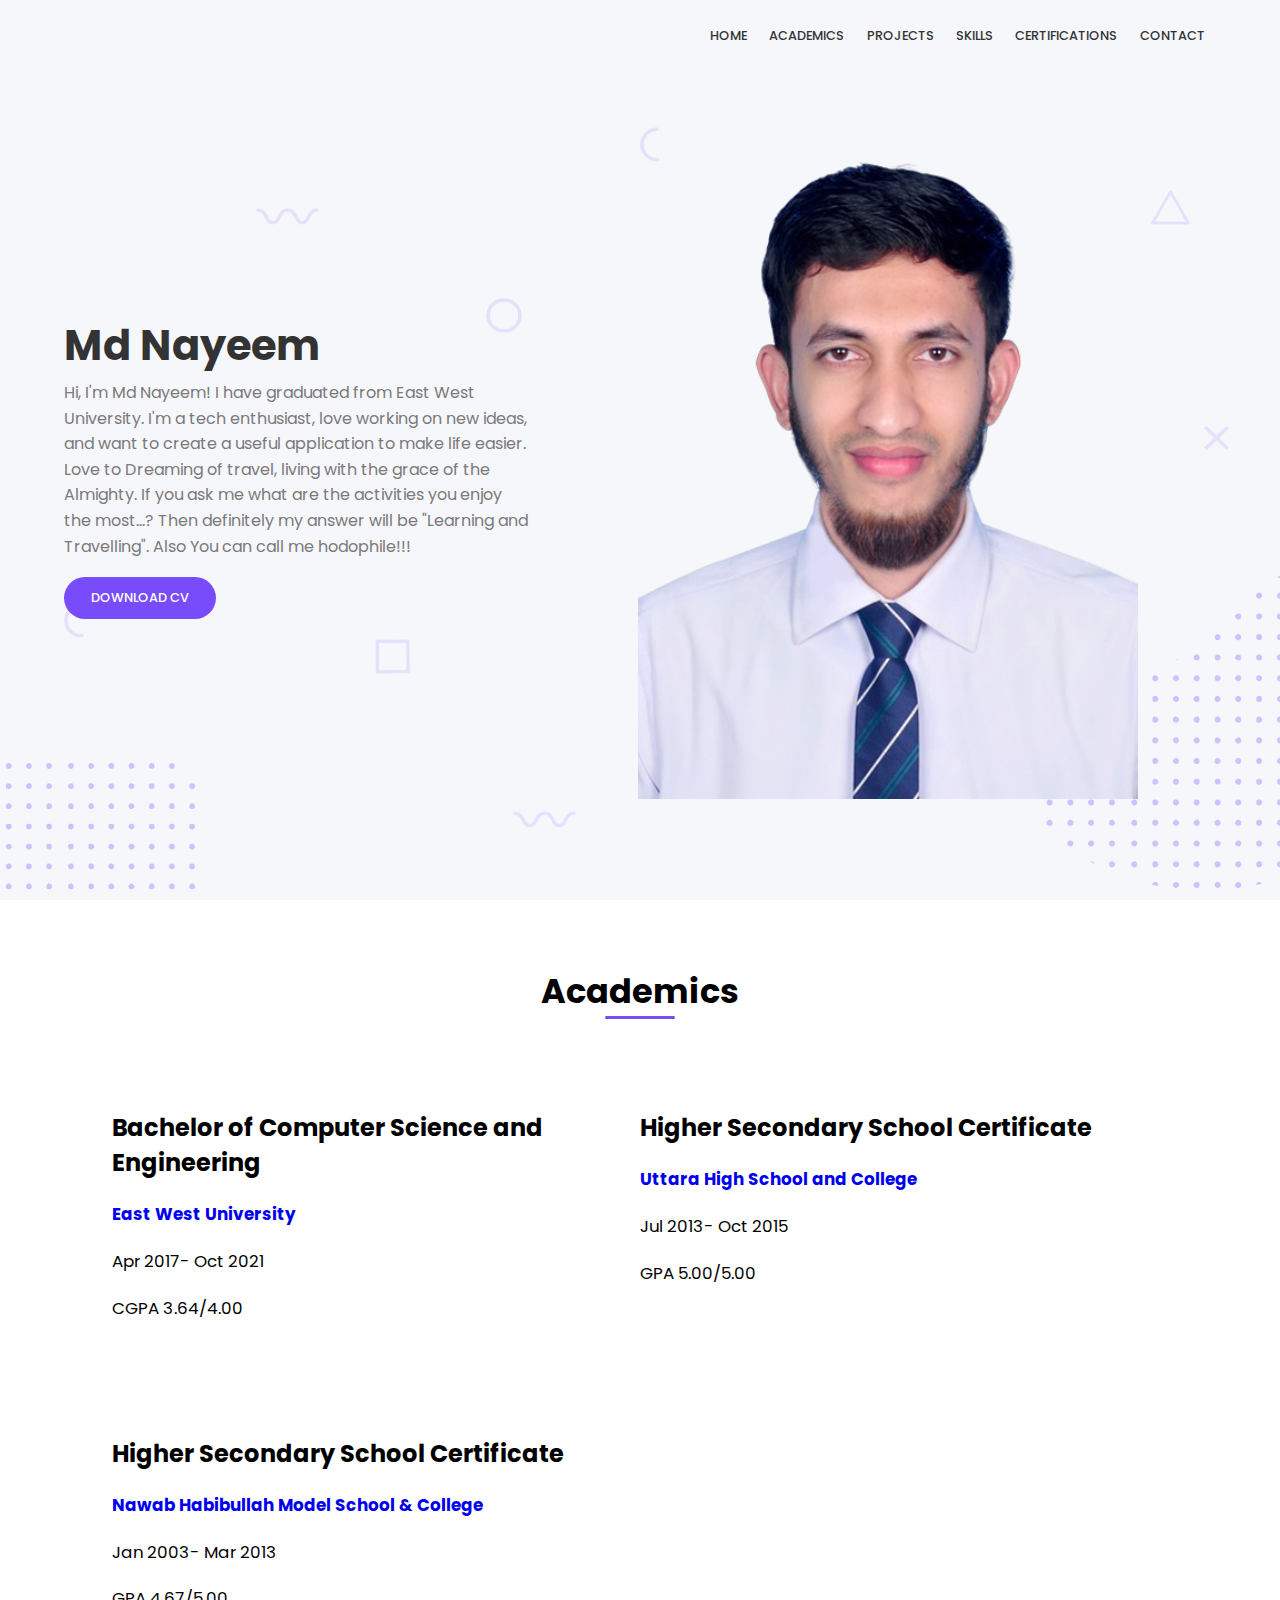
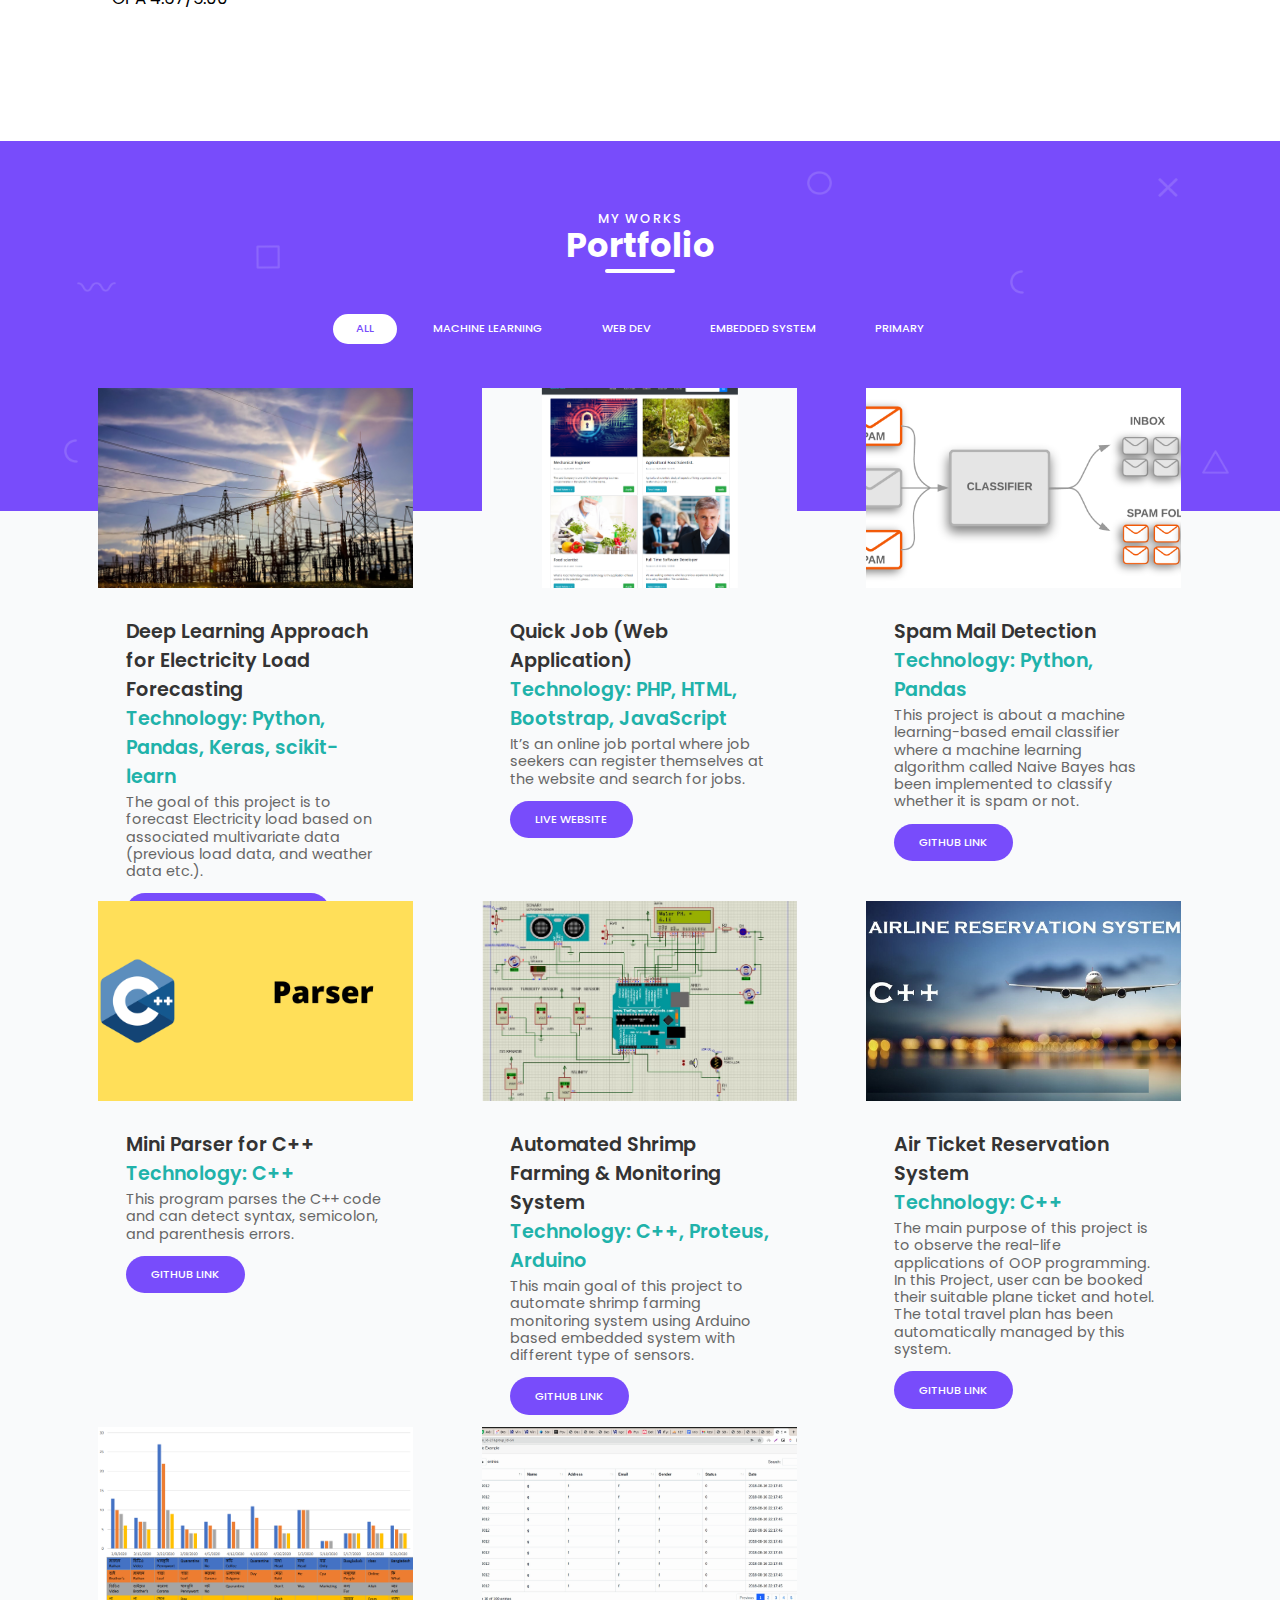
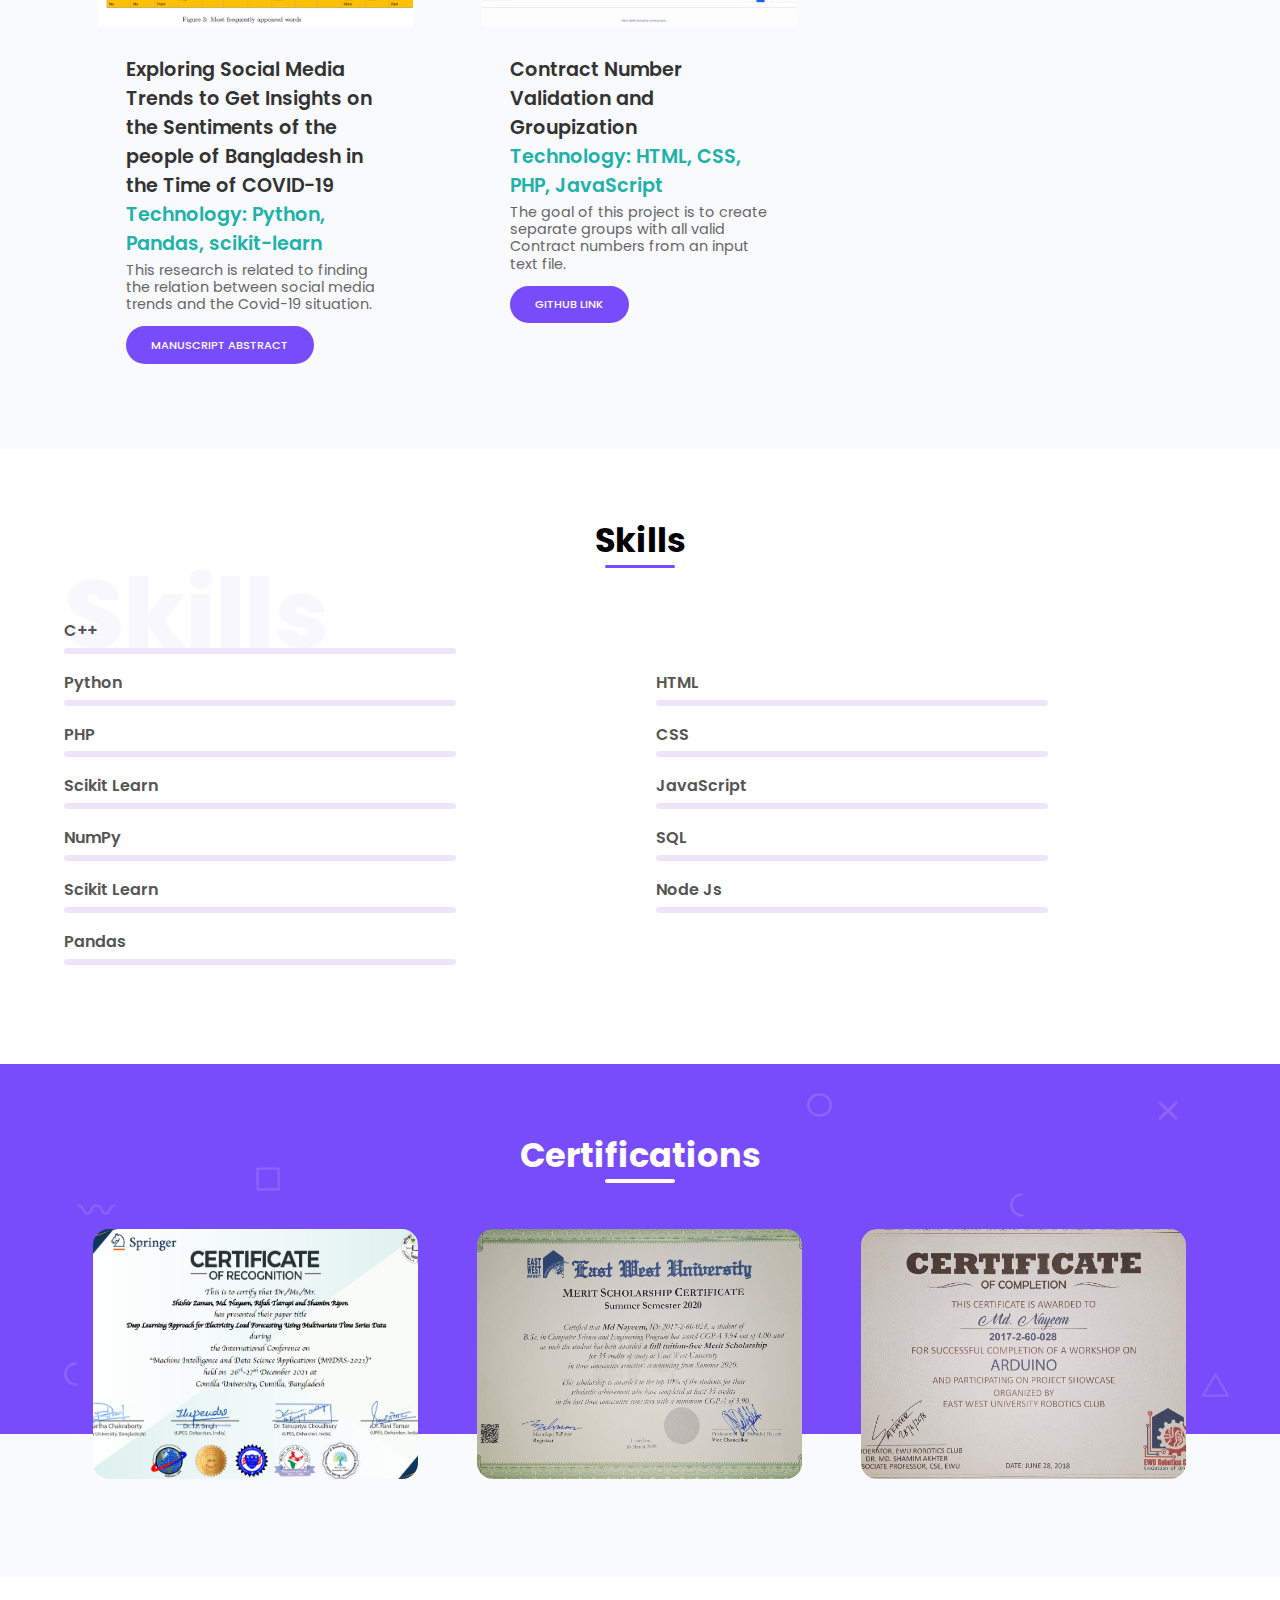
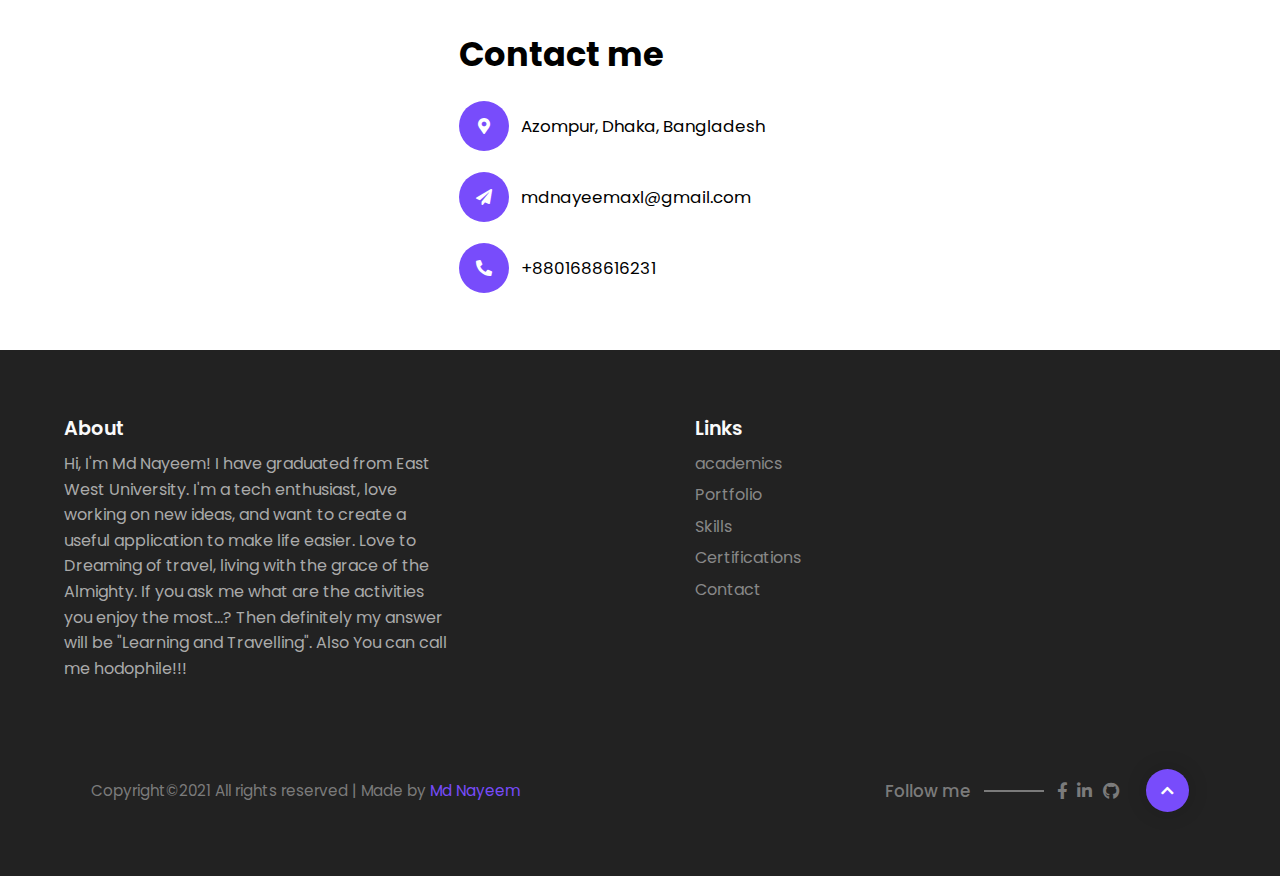
==== index.html @ 8adf0cc6 "Bismillah" ====
<!DOCTYPE html>
<html lang="en">

<head>
  <meta charset="UTF-8" />
  <meta name="viewport" content="width=device-width, initial-scale=1.0" />
  <title>Md Nayeem</title>
  <link rel="stylesheet" href="https://cdnjs.cloudflare.com/ajax/libs/font-awesome/5.15.1/css/all.min.css" />
  <link rel="stylesheet" href="https://unpkg.com/swiper/swiper-bundle.min.css" />
  <link rel="stylesheet" href="./css/style.css" />
</head>

<body>
  <main>
    <header id="header">
      <div class="overlay overlay-lg">
        <img src="./img/shapes/square.png" class="shape square" alt="" />
        <img src="./img/shapes/circle.png" class="shape circle" alt="" />
        <img src="./img/shapes/half-circle.png" class="shape half-circle1" alt="" />
        <img src="./img/shapes/half-circle.png" class="shape half-circle2" alt="" />
        <img src="./img/shapes/x.png" class="shape xshape" alt="" />
        <img src="./img/shapes/wave.png" class="shape wave wave1" alt="" />
        <img src="./img/shapes/wave.png" class="shape wave wave2" alt="" />
        <img src="./img/shapes/triangle.png" class="shape triangle" alt="" />
        <img src="./img/shapes/points1.png" class="points points1" alt="" />
      </div>

      <nav>
        <div class="container">
          <div class="logo">
            <img src="" alt="" />
          </div>

          <div class="links">
            <ul>
              <li>
                <a href="#header">Home</a>
              </li>
              <li>
                <a href="#academics">Academics</a>
              </li>
              <li>
                <a href="#portfolio">Projects</a>
              </li>
              <li>
                <a href="#about">Skills</a>
              </li>
              <li>
                <a href="#certifications">Certifications</a>
              </li>
              <li>
                <a href="#contact">Contact</a>
              </li>
            </ul>
          </div>

          <div class="hamburger-menu">
            <div class="bar"></div>
          </div>
        </div>
      </nav>

      <div class="header-content">
        <div class="container grid-2">
          <div class="column-1">
            <h1 class="header-title">Md Nayeem</h1>
            <p class="text">
Hi, I'm Md Nayeem! I have graduated from East West University. 
I'm a tech enthusiast, love working on new ideas, and want to create a useful application to make life easier. 
Love to Dreaming of travel, living with the grace of the Almighty. If you ask me what are the activities you enjoy the most...? Then definitely my answer will be "Learning and Travelling". Also You can call me hodophile!!!
            </p>
            <a href="./cv/CV_Nayeem.pdf" class="btn">Download CV</a>
          </div>

          <div class="column-2 image">
            <img src="./img/shapes/points2.png" class="points points2" alt="" />
            <img src="./img/person.png" height="650" class="img-element z-index" alt="" />
          </div>
        </div>
      </div>
    </header>

    <section class="academics section" id="academics">
      <div class="container">
        <div class="section-header">
          <h3 class="title">Academics</h3>
        </div>
        <div class="contact-box">
          <div class="contact-info">

            <div class="information">
              <h2>Bachelor of Computer Science and Engineering</h2>
            </div>

            <div class="information">
              <h4 class="info-text"><a href="https://www.ewubd.edu/">East West University</a></h4>
            </div>
            <div class="information">
              <p class="info-text"> Apr 2017- Oct 2021</p>
            </div>
            <div class="information">
              <p class="info-text"> CGPA 3.64/4.00</p>
            </div>
          </div>

          <div class="contact-info">
            <div class="information">
              <h2>Higher Secondary School Certificate</h2>
            </div>
            <div class="information">
              <h4 class="info-text"><a href="http://uhscdhaka.edu.bd/">Uttara High School and College</a></h4>
            </div>
            <div class="information">
              <p class="info-text"> Jul 2013- Oct 2015 </p>
            </div>
            <div class="information">
              <p class="info-text"> GPA 5.00/5.00</p>
            </div>
          </div>

          <div class="contact-box"></div>
          <div class="contact-box"></div>

          <div class="contact-info">
            <div class="information">
              <h2>Higher Secondary School Certificate</h2>
            </div>
            <div class="information">
              <h4 class="info-text"><a href="http://www.nhmsc.edu.bd/">Nawab Habibullah Model School & College</a>
              </h4>
            </div>
            <div class="information">
              <p class="info-text"> Jan 2003- Mar 2013 </p>
            </div>
            <div class="information">
              <p class="info-text"> GPA 4.67/5.00</p>
            </div>
          </div>
        </div>
      </div>
    </section>

    <section class="portfolio section" id="portfolio">
      <div class="background-bg">
        <div class="overlay overlay-sm">
          <img src="./img/shapes/half-circle.png" class="shape half-circle1" alt="" />
          <img src="./img/shapes/half-circle.png" class="shape half-circle2" alt="" />
          <img src="./img/shapes/square.png" class="shape square" alt="" />
          <img src="./img/shapes/wave.png" class="shape wave" alt="" />
          <img src="./img/shapes/circle.png" class="shape circle" alt="" />
          <img src="./img/shapes/triangle.png" class="shape triangle" alt="" />
          <img src="./img/shapes/x.png" class="shape xshape" alt="" />
        </div>
      </div>
      <div class="container">
        <div class="section-header">
          <h3 class="title" data-title="My works">Portfolio</h3>
        </div>

        <div class="section-body">
          <div class="filter">
            <button class="filter-btn active" data-filter="*">All</button>
            <button class="filter-btn" data-filter=".ml">Machine Learning</button>
            <button class="filter-btn" data-filter=".webdev">Web Dev</button>
            <button class="filter-btn" data-filter=".emb">
              Embedded system
            </button>
			<button class="filter-btn" data-filter=".pri">Primary</button>
          </div>

          <div class="grid">
            <div class="grid-item ml">
              <div class="blog-wrap">
                <div class="blog-card">
                  <div class="blog-image">
                    <img src="./img/load.jpg" alt="" />
                  </div>

                  <div class="blog-content">

                    <h3 class="title-sm">Deep Learning Approach for Electricity Load Forecasting </h3>
					<h5 class="title-sm" style="color:rgb(32, 178, 170);">Technology: Python, Pandas, Keras, scikit-learn</h5>
                    <p class="blog-text">
                      The goal of this project is to forecast Electricity load based on associated multivariate data
                      (previous load data, and weather data etc.).
                    </p>
                    <a href="https://drive.google.com/drive/folders/1qTlSdoY19qDaO6xPj7wus8hCr2zwXtDA?usp=sharing" class="btn small">Project Overview Slides</a>
                  </div>
                </div>
              </div>
            </div>

            <div class="grid-item webdev">
              <div class="blog-wrap">
                <div class="blog-card">
                  <div class="blog-image">
                    <img src="./img/web.png" alt="" />
                  </div>

                  <div class="blog-content">

                    <h3 class="title-sm">Quick Job (Web Application)</h3>
					<h5 class="title-sm" style="color:rgb(32, 178, 170);">Technology: PHP, HTML, Bootstrap, JavaScript</h5>
                    <p class="blog-text">
                      It’s an online job portal where job seekers can register themselves at the website and search for
                      jobs.
                    </p>
                    <a href="http://axl.epizy.com/" class="btn small">Live Website</a>
                  </div>
                </div>
              </div>
            </div>




            <div class="grid-item ml">
              <div class="blog-wrap">
                <div class="blog-card">
                  <div class="blog-image">
                    <img src="./img/m.png" alt="" />
                  </div>

                  <div class="blog-content">

                    <h3 class="title-sm">Spam Mail Detection</h3>
					<h5 class="title-sm" style="color:rgb(32, 178, 170);">Technology: Python, Pandas</h5>
                    <p class="blog-text">
                      This project is about a machine learning-based email classifier where a machine learning algorithm
                      called Naive Bayes has been implemented to classify whether it is spam or not.
                    </p>
                    <a href="https://github.com/mdnayeemaxl/Automated-Spam-email-Detection" class="btn small">Github Link</a>
                  </div>
                </div>
              </div>
            </div>


            <div class="grid-item pri">
              <div class="blog-wrap">
                <div class="blog-card">
                  <div class="blog-image">
                    <img src="./img/p.png" alt="" />
                  </div>

                  <div class="blog-content">

                    <h3 class="title-sm">Mini Parser for C++</h3>
					<h5 class="title-sm" style="color:rgb(32, 178, 170);">Technology: C++</h5>
					
                    <p class="blog-text">
                      This program parses the C++ code and can detect syntax, semicolon, and parenthesis errors.
                    </p>
                    <a href="https://github.com/mdnayeemaxl/Mini-Parser" class="btn small">Github Link</a>
                  </div>
                </div>
              </div>
            </div>
			
			
			 <div class="grid-item emb">
              <div class="blog-wrap">
                <div class="blog-card">
                  <div class="blog-image">
                    <img src="./img/e1.JPG" alt="" />
                  </div>

                  <div class="blog-content">

                    <h3 class="title-sm">Automated Shrimp Farming & Monitoring System</h3>
					<h5 class="title-sm" style="color:rgb(32, 178, 170);">Technology: C++, Proteus, Arduino  </h5>
                    <p class="blog-text">
                      This main goal of this project to automate shrimp farming monitoring system using Arduino based embedded system with different type of sensors.
                    </p>
                    <a href="https://github.com/mdnayeemaxl/Automated-Shrimp-Farming-Monitoring-System" class="btn small">Github Link</a>
                  </div>
                </div>
              </div>
            </div>

			 <div class="grid-item pri">
              <div class="blog-wrap">
                <div class="blog-card">
                  <div class="blog-image">
                    <img src="./img/a.jpg" alt="" />
                  </div>

                  <div class="blog-content">

                    <h3 class="title-sm">Air Ticket Reservation System</h3>
					<h5 class="title-sm" style="color:rgb(32, 178, 170);">Technology: C++ </h5>
                    <p class="blog-text">
                    The main purpose of this project is to observe the real-life applications of OOP programming. In this Project, user can be booked their suitable plane ticket and hotel. The total travel plan has been automatically managed by this system.
                    </p>
                    <a href="https://github.com/mdnayeemaxl/air_ticket_reservation_system" class="btn small">Github Link</a>
                  </div>
                </div>
              </div>
            </div>
			
		<div class="grid-item ml">
              <div class="blog-wrap">
                <div class="blog-card">
                  <div class="blog-image">
                    <img src="./img/trend.png" alt="" />
                  </div>

                  <div class="blog-content">

                    <h3 class="title-sm">Exploring Social Media Trends to Get Insights on the Sentiments
						of the people of Bangladesh in the Time of COVID-19
					</h3>
					<h5 class="title-sm" style="color:rgb(32, 178, 170);">Technology: Python, Pandas, scikit-learn </h5>
                    <p class="blog-text">
                      This research is related to finding the relation between social media trends and the Covid-19 situation.
                    </p>
					
                    <a href="https://drive.google.com/file/d/1zuVW4YtMai2O0he3E6vv0qWVmNer0WX6/view?usp=sharing" class="btn small">Manuscript Abstract</a>
                  </div>
                </div>
              </div>
            </div>
            <div class="grid-item webdev">
              <div class="blog-wrap">
                <div class="blog-card">
                  <div class="blog-image">
                    <img src="./img/c.png" alt="" />
                  </div>

                  <div class="blog-content">

                    <h3 class="title-sm">Contract Number Validation and Groupization </h3>
					<h5 class="title-sm" style="color:rgb(32, 178, 170);">Technology: HTML, CSS, PHP, JavaScript </h5>
                    <p class="blog-text">
                      The goal of this project is to create separate groups with all valid Contract numbers from an input text file.
                    </p>
                    <a href="https://github.com/mdnayeemaxl/contract_number_validation" class="btn small">Github Link</a>
                  </div>
                </div>
              </div>
            </div>

          </div>
        </div>

      </div>
      </div>
    </section>

    <section class="about section" id="about">
      <div class="container">
        <div class="section-header">
          <h3 class="title">Skills</h3>
        </div>

        <div class="section-body grid-2">
          <div class="column-1">
            <div class="skills">
              <div class="skill html">
                <h3 class="skill-title">C++</h3>
                <div class="skill-bar">
                  <div class="skill-progress" data-progress="75%"></div>
                </div>
              </div>
              <div class="skill css">
                <h3 class="skill-title">Python</h3>
                <div class="skill-bar">
                  <div class="skill-progress" data-progress="65%"></div>
                </div>
              </div>
              <div class="skill js">
                <h3 class="skill-title">PHP</h3>
                <div class="skill-bar">
                  <div class="skill-progress" data-progress="60%"></div>
                </div>
              </div>
              <div class="skill js">
                <h3 class="skill-title">Scikit Learn</h3>
                <div class="skill-bar">
                  <div class="skill-progress" data-progress="60%"></div>
                </div>
              </div>
              <div class="skill js">
                <h3 class="skill-title">NumPy</h3>
                <div class="skill-bar">
                  <div class="skill-progress" data-progress="60%"></div>
                </div>
              </div>
              <div class="skill js">
                <h3 class="skill-title">Scikit Learn</h3>
                <div class="skill-bar">
                  <div class="skill-progress" data-progress="60%"></div>
                </div>
              </div>
              <div class="skill js">
                <h3 class="skill-title">Pandas</h3>
                <div class="skill-bar">
                  <div class="skill-progress" data-progress="60%"></div>
                </div>
              </div>
            </div>
          </div>

          <div class="column-2">
            <div class="skills">
              <div class="skill html">
                <h3 class="skill-title">HTML</h3>
                <div class="skill-bar">
                  <div class="skill-progress" data-progress="90%"></div>
                </div>
              </div>
              <div class="skill css">
                <h3 class="skill-title">CSS</h3>
                <div class="skill-bar">
                  <div class="skill-progress" data-progress="70%"></div>
                </div>
              </div>
              <div class="skill js">
                <h3 class="skill-title">JavaScript</h3>
                <div class="skill-bar">
                  <div class="skill-progress" data-progress="80%"></div>
                </div>
              </div>
			                <div class="skill js">
                <h3 class="skill-title">SQL</h3>
                <div class="skill-bar">
                  <div class="skill-progress" data-progress="70%"></div>
                </div>
              </div>
              <div class="skill js">
                <h3 class="skill-title">Node Js</h3>
                <div class="skill-bar">
                  <div class="skill-progress" data-progress="40%"></div>
                </div>
              </div>
            </div>
          </div>
        </div>
      </div>
    </section>


    <section class="portfolio section" id="certifications">
      <div class="background-bg">
        <div class="overlay overlay-sm">
          <img src="./img/shapes/half-circle.png" class="shape half-circle1" alt="" />
          <img src="./img/shapes/half-circle.png" class="shape half-circle2" alt="" />
          <img src="./img/shapes/square.png" class="shape square" alt="" />
          <img src="./img/shapes/wave.png" class="shape wave" alt="" />
          <img src="./img/shapes/circle.png" class="shape circle" alt="" />
          <img src="./img/shapes/triangle.png" class="shape triangle" alt="" />
          <img src="./img/shapes/x.png" class="shape xshape" alt="" />
        </div>
      </div>

      <div class="container">
        <div class="section-header">
          <h3 class="title">Certifications</h3>
        </div>

        <div class="section-body">
          <div class="grid">
            <div class="grid-item logo-design">
              <div class="gallery-image">
                <img src="./img/portfolio/2.png" alt="" />
                <div class="img-overlay">
                  <div class="plus"></div>
                  <div class="img-description">

                    <a href="https://drive.google.com/file/d/1_dp3_I5-gxdJRXNx3j-3f7T4qFAIkY-L/view?usp=sharing"
                      class="btn small">
                      <h5>Author Certificate</h5>
                    </a>

                  </div>
                </div>
              </div>
            </div>

            <div class="grid-item logo-design">
              <div class="gallery-image">
                <img src="./img/portfolio/1.jpg" alt="" />
                <div class="img-overlay">
                  <div class="plus"></div>
                  <div class="img-description">
                    <a href="https://drive.google.com/file/d/1dM1cEhNtbMHfsQZfSF9eJmOFomT84cTv/view?usp=sharing"
                      class="btn medium">
                      <h5>Merit Scholarship</h5>
                    </a>
                  </div>
                </div>
              </div>
            </div>

            <div class="grid-item logo-design">
              <div class="gallery-image">
                <img src="./img/portfolio/3.jpg" alt="" />
                <div class="img-overlay">
                  <div class="plus"></div>
                  <div class="img-description">
                    <a href="https://drive.google.com/file/d/1mW-7mHT42xCRB2-eRQCJQAOdniYVhFxI/view?usp=sharing"
                      class="btn small">
                      <h5>Arduino Workshop</h5>
                    </a>
                  </div>
                </div>
              </div>
            </div>

          </div>

        </div>
      </div>
    </section>



    <section id="contact">

      <div class="contact-boxx">
        <div></div>
        <div>
          <div class=" contact-form">
            <h3 class="title">Contact me</h3>
            <div class="information-wrap">
              <div class="information">
                <div class="contact-icon">
                  <i class="fas fa-map-marker-alt"></i>
                </div>
                <p class="info-text">Azompur, Dhaka, Bangladesh</p>
              </div>

              <div class="information">
                <div class="contact-icon">
                  <i class="fas fa-paper-plane"></i>
                </div>
                <p class="info-text">mdnayeemaxl@gmail.com</p>
              </div>

              <div class="information">
                <div class="contact-icon">
                  <i class="fas fa-phone-alt"></i>
                </div>
                <p class="info-text">+8801688616231</p>
              </div>
            </div>
          </div>
        </div>

    </section>

  </main>

  <footer class="footer">
    <div class="container">
      <div class="grid-4">
        <div class=" footer-about">
          <h3 class="title-sm">About</h3>
          <p class="text">
           Hi, I'm Md Nayeem! I have graduated from East West University. 
I'm a tech enthusiast, love working on new ideas, and want to create a useful application to make life easier. 
Love to Dreaming of travel, living with the grace of the Almighty. If you ask me what are the activities you enjoy the most...? Then definitely my answer will be "Learning and Travelling". Also You can call me hodophile!!!
          </p>
        </div>





        <div class="grid-4-col footer-newstletter">
          <h3 class="title-sm"></h3>
          <p class="text">

          </p>
          <div class="footer-input-wrap">
            <p class="footer-input"></p>
            <a href=" #">

            </a>
          </div>
        </div>

        <div class="grid-4-col footer-links">
          <h3 class="title-sm">Links</h3>
          <ul>
            <li>
              <a href="#academics">academics</a>
            </li>
            <li>
              <a href="#portfolio">Portfolio</a>
            </li>
            <li>
              <a href="#about">Skills</a>
            </li>
            <li>
              <a href="#certifications">Certifications</a>
            </li>
            <li>
              <a href="#contact">Contact</a>
            </li>
          </ul>
        </div>


      </div>

      <div class="bottom-footer">
        <div class="copyright">
          <p class="text">
            Copyright&copy;2021 All rights reserved | Made by
            <span>Md Nayeem</span>
          </p>
        </div>

        <div class="followme-wrap">
          <div class="followme">
            <h3>Follow me</h3>
            <span class="footer-line"></span>
            <div class="social-media">
              <a href="https://www.facebook.com/mdnayeem.islam.1/">
                <i class="fab fa-facebook-f"></i>
              </a>

              <a href="https://www.linkedin.com/in/md-nayeem-946bbb167/">
                <i class="fab fa-linkedin-in"></i>
              </a>
			  <a href="https://github.com/mdnayeemaxl">
                <i class="fab fa-github"></i>
              </a>
            </div>
          </div>

          <div class="back-btn-wrap">
            <a href="#" class="back-btn">
              <i class="fas fa-chevron-up"></i>
            </a>
          </div>
        </div>
      </div>
    </div>
  </footer>

  <script src="https://cdnjs.cloudflare.com/ajax/libs/jquery/3.5.1/jquery.min.js"></script>
  <script src="./js/isotope.pkgd.min.js"></script>
  <script src="https://unpkg.com/swiper/swiper-bundle.min.js"></script>
  <script src="./js/app.js"></script>
</body>

</html>
---- css/style.css ----
@import url("https://fonts.googleapis.com/css2?family=Poppins:wght@100;200;300;400;500;600;700;800;900&display=swap");

:root {
  --dark-one: #333;
  --dark-two: #7a7a7a;
  --main-color: #784cfb;
  --light-one: #fff;
  --light-two: #f9fafb;
  --light-three: #f6f7fb;
}

/* Genral Styles */

*,
*::before,
*::after {
  margin: 0;
  padding: 0;
  box-sizing: border-box;
}

html {
  scroll-behavior: smooth;
}

body,
button,
input,
textarea {
  font-family: "Poppins", sans-serif;
}

a {
  text-decoration: none;
}

ul {
  list-style: none;
}

img {
  width: 100%;
}

.container {
  position: relative;
  z-index: 5;
  max-width: 92rem;
  padding: 0 4rem;
  margin: 0 auto;
}

.stop-scrolling {
  height: 100%;
  overflow: hidden;
}

.grid-2 {
  display: grid;
  grid-template-columns: repeat(2, 1fr);
  align-items: center;
  justify-content: center;
}

.text {
  font-size: 1.25rem;
  color: var(--dark-two);
  line-height: 1.6;
}

.column-1 {
  margin-right: 1.5rem;
}

.column-2 {
  margin-left: 1.5rem;
}

.image {
  position: relative;
  display: flex;
  align-items: center;
  justify-content: center;
}

.z-index {
  position: relative;
  z-index: 2;
}

.overlay {
  position: absolute;
  width: 100%;
  height: 100%;
  overflow: hidden;
  top: 0;
  left: 0;
}

.overlay .shape {
  width: initial;
  opacity: 0.13;
  position: absolute;
}

.overlay.overlay-lg .shape {
  height: 55px;
}

.overlay.overlay-lg .shape.wave {
  height: initial;
  width: 88px;
}

.overlay.overlay-lg .shape.xshape {
  height: 38px;
}

.overlay.overlay-sm .shape {
  filter: brightness(0) invert(1);
  opacity: 0.15;
  height: 40px;
}

.overlay.overlay-sm .shape.wave {
  height: initial;
  width: 70px;
}

.overlay.overlay-sm .shape.xshape {
  height: 30px;
}

.points {
  opacity: 0.3;
  position: absolute;
}

.section {
  padding: 7rem 0;
  overflow: hidden;
}

.section-header {
  text-align: center;
  margin-bottom: 1.5rem;
}

.title {
  position: relative;
  display: inline-block;
  padding-bottom: 1rem;
  line-height: 1;
  font-size: 2.8rem;
  margin-bottom: 0.6rem;
}

.title:before {
  content: attr(data-title);
  display: block;
  margin-bottom: 0.4rem;
  color: var(--main-color);
  font-size: 1.15rem;
  font-weight: 500;
  text-transform: uppercase;
  letter-spacing: 3px;
}

.title:after {
  content: "";
  position: absolute;
  width: 90px;
  height: 5px;
  border-radius: 3px;
  background-color: var(--main-color);
  bottom: 0;
  left: 50%;
  transform: translateX(-50%);
}

.section-header .text {
  max-width: 600px;
  margin: 0 auto;
}

.title-sm {
  color: var(--dark-one);
  font-weight: 600;
  font-size: 1.2rem;
}

.points-sq {
  width: 210px;
}

.btn {
  display: inline-block;
  padding: 0.85rem 2rem;
  background-color: var(--main-color);
  color: var(--light-one);
  border-radius: 2rem;
  font-size: 1.05rem;
  text-transform: uppercase;
  font-weight: 500;
  transition: 0.3s;
}

.btn:hover {
  background-color: #6b44e0;
}

.btn.small {
  padding: 0.7rem 1.8rem;
  font-size: 1rem;
}

/* End Genral Styles */

/* Header */

header {
  width: 100%;
  background-color: var(--light-three);
  overflow: hidden;
  position: relative;
}

nav {
  width: 100%;
  position: relative;
  z-index: 50;
}

nav .container {
  display: flex;
  justify-content: space-between;
  height: 6rem;
  align-items: center;
}

.logo {
  width: 80px;
  display: flex;
  align-items: center;
}

.links ul {
  display: flex;
}

.links a {
  display: inline-block;
  padding: 0.9rem 1.2rem;
  color: var(--dark-one);
  font-size: 1.05rem;
  text-transform: uppercase;
  font-weight: 500;
  line-height: 1;
  transition: 0.3s;
}

.links a.active {
  background-color: var(--main-color);
  color: var(--light-one);
  border-radius: 2rem;
  font-size: 1rem;
  padding: 0.9rem 2.1rem;
  margin-left: 1rem;
}

.links a:hover {
  color: var(--main-color);
}

.links a.active:hover {
  color: var(--light-one);
  background-color: #6b44e0;
}

.hamburger-menu {
  width: 2.7rem;
  height: 3rem;
  z-index: 100;
  position: relative;
  display: none;
  align-items: center;
  justify-content: flex-end;
}

.hamburger-menu .bar {
  position: relative;
  width: 2.1rem;
  height: 3px;
  border-radius: 3px;
  background-color: var(--dark-one);
  transition: 0.5s;
}

.bar:before,
.bar:after {
  content: "";
  position: absolute;
  width: 2.1rem;
  height: 3px;
  border-radius: 3px;
  background-color: var(--dark-one);
  transition: 0.5s;
}

.bar:before {
  transform: translateY(-9px);
}

.bar:after {
  transform: translateY(9px);
}

nav.open .hamburger-menu .bar {
  background-color: transparent;
  transform: rotate(360deg);
}

nav.open .hamburger-menu .bar:before {
  transform: translateY(0) rotate(45deg);
  background-color: var(--light-one);
}

nav.open .hamburger-menu .bar:after {
  transform: translateY(0) rotate(-45deg);
  background-color: var(--light-one);
}

nav.open .links {
  transform: translateX(0);
}

.header-content .container.grid-2 {
  grid-template-columns: 2.5fr 3.5fr;
  min-height: calc(100vh - 6rem);
  padding-bottom: 2.5rem;
  text-align: left;
}

.header-title {
  font-size: 3.8rem;
  line-height: 0.8;
  color: var(--dark-one);
}

.header-content .text {
  margin: 2.15rem 0;
}

.header-content .image .img-element {
  max-width: 500px;
}

header .points1 {
  width: 420px;
  bottom: -75px;
  left: -150px;
}

header .points2 {
  width: 70%;
  top: 65%;
  left: 71%;
}

header .square {
  right: 68%;
  top: 71%;
}

header .triangle {
  right: 7%;
  bottom: 75%;
}

header .xshape {
  right: 4%;
  bottom: 50%;
}

header .half-circle1 {
  left: 50%;
  bottom: 82%;
}

header .half-circle2 {
  left: 5%;
  top: 67%;
}

header .wave1 {
  bottom: 75%;
  left: 20%;
}

header .wave2 {
  bottom: 8%;
  right: 55%;
}

header .circle {
  left: 38%;
  bottom: 63%;
}

.letters {
  position: absolute;
  width: 13.5%;
  top: -5px;
  left: 15px;
  opacity: 0.06;
}

/* End header */

/* Services */

.cards {
  display: flex;
  justify-content: space-around;
  flex-wrap: wrap;
  width: 100%;
}

.card-wrap {
  position: relative;
  margin: 1.7rem 0.8rem;
}

.card {
  position: relative;
  width: 100%;
  max-width: 390px;
  min-height: 520px;
  background-color: var(--light-three);
  display: flex;
  align-items: center;
  justify-content: center;
  text-align: center;
  padding: 3rem 2rem;
  overflow: hidden;
  transition: 0.3s;
}

.card:before {
  content: attr(data-card);
  position: absolute;
  top: -15px;
  right: -15px;
  font-size: 6rem;
  font-weight: 800;
  line-height: 1;
  color: var(--main-color);
  opacity: 0.025;
}

.card:after {
  content: "";
  position: absolute;
  width: 100%;
  height: 0px;
  bottom: 0;
  left: 0;
  background-color: var(--main-color);
  transition: 0.3s;
}

.card-wrap:hover .card {
  transform: translateY(-15px);
}

.card-wrap:hover .card:after {
  height: 8px;
}

.icon {
  width: 90px;
  margin-bottom: 1.7rem;
}

.card .title-sm {
  line-height: .8;
}

.card .text {
  font-size: 1.15rem;
  margin: 1.8rem 0;
}

.services .points1 {
  bottom: -50px;
  left: -125px;
  opacity: 0.2;
  pointer-events: none;
}

.services .points2 {
  bottom: -70px;
  right: -65px;
  opacity: 0.2;
  pointer-events: none;
}

/* End Services */

/* Portfolio */

.portfolio {
  position: relative;
  width: 100%;
  background-color: var(--light-two);
}

.background-bg {
  position: absolute;
  width: 100%;
  height: 520px;
  top: 0;
  left: 0;
  background-color: var(--main-color);
}

.portfolio .title,
.portfolio .title:before {
  color: var(--light-one);
}

.portfolio .title:after {
  background-color: var(--light-one);
}

.filter {
  width: 100%;
  display: flex;
  align-items: center;
  justify-content: center;
  flex-wrap: wrap;
}

.filter-btn {
  border: none;
  outline: none;
  background-color: transparent;
  margin: 0.45rem 0.4rem;
  padding: 0.85rem 1.8rem;
  color: var(--light-one);
  text-transform: uppercase;
  font-weight: 500;
  font-size: 1.1rem;
  line-height: 1;
  cursor: pointer;
  border-radius: 2rem;
  transition: 0.3s;
}

.filter-btn.active {
  background-color: var(--light-one);
  color: var(--main-color);
}

.portfolio .square {
  top: 28%;
  left: 20%;
}

.portfolio .circle {
  top: 8%;
  right: 35%;
}

.portfolio .triangle {
  bottom: 10%;
  right: 4%;
}

.portfolio .half-circle1 {
  bottom: 13%;
  left: 5%;
}

.portfolio .half-circle2 {
  top: 35%;
  right: 20%;
}

.portfolio .xshape {
  top: 10%;
  right: 8%;
}

.portfolio .wave {
  top: 38%;
  left: 6%;
}

.grid {
  width: 100%;
  margin: 1.5rem 0;
}

.grid-item {
  width: 33.33%;
  padding: 1rem 1.2rem;
  display: flex;
  justify-content: center;
}

.gallery-image {
  position: relative;
  overflow: hidden;
  border-radius: 16px;
  height: 330px;
  width: 100%;
  cursor: pointer;
}

.gallery-image img {
  position: absolute;
  height: 115%;
  width: initial;
  top: 50%;
  left: 50%;
  transform: translate(-50%, -50%);
  transform-origin: center;
  transition: 0.5s;
}

.gallery-image .img-overlay {
  position: absolute;
  width: 100%;
  height: 100%;
  top: 0;
  left: 0;
  z-index: 2;
  color: var(--light-one);
  background-color: rgba(120, 76, 251, 0.55);
  display: flex;
  flex-direction: column;
  align-items: center;
  justify-content: flex-end;
  padding: 2rem 3.2rem;
  opacity: 0;
  transition: 0.5s;
}

.img-overlay .plus {
  position: relative;
  margin: auto 0;
}

.plus:before,
.plus:after {
  content: "";
  position: absolute;
  width: 4.5rem;
  height: 3px;
  top: 50%;
  left: 50%;
  transform: translate(-50%, -50%);
  background-color: var(--light-one);
  border-radius: 3px;
}

.plus:before {
  transform: translate(-50%, -50%) rotate(-90deg);
}

.img-description {
  width: 100%;
}

.img-overlay h3 {
  font-weight: 600;
  text-transform: uppercase;
  font-size: 1.5rem;
}

.img-overlay h5 {
  font-size: 1.15rem;
  font-weight: 300;
}

.gallery-image:hover .img-overlay {
  opacity: 1;
}

.gallery-image:hover img {
  transform: translate(-50%, -50%) scale(1.1);
}

.more-folio {
  display: flex;
  justify-content: center;
}

/* End Portfolio */

/* About */

.about {
  overflow: hidden;
}

.about img {
  max-width: 600px;
}

.about .text {
  margin-top: 1rem;
}

.skills {
  margin: 1.5rem 0 2.5rem 0;
}

.skill {
  margin: 1rem 0;
}

.skill-title {
  color: #555;
  font-weight: 600;
  margin-bottom: 0.3rem;
}

.skill-bar {
  width: 70%;
  height: 8px;
  border-radius: 4px;
  background-color: #ece6fa;
  position: relative;
  overflow: hidden;
}

.skill-progress {
  position: absolute;
  height: 100%;
  width: 0%;
  top: 0;
  left: 0;
  background-color: var(--main-color);
  transition: 1s;
}

.about .column-1 {
  position: relative;
}

.about .column-1:before {
  content: "Skills";
  position: absolute;
  font-size: 8rem;
  font-weight: 800;
  color: var(--main-color);
  opacity: 0.04;
  top: 20px;
  left: 0;
  line-height: 0;
}

.about .points {
  width: 300px;
  top: 65%;
  left: 80%;
  opacity: 0.1;
}

/* End About */

/* Records */

.records {
  position: relative;
  background-color: var(--main-color);
  padding: 5.2rem 0;
}

.records .container {
  display: grid;
  grid-template-columns: repeat(4, 1fr);
  align-items: center;
  justify-content: center;
  text-align: center;
  grid-column-gap: 1.5rem;
  grid-row-gap: 2rem;
}

.record-circle {
  width: 180px;
  height: 180px;
  border-radius: 50%;
  margin: 0 auto;
  border: 4px solid var(--light-one);
  display: flex;
  flex-direction: column;
  justify-content: center;
  color: var(--light-one);
}

.record-circle.active {
  background-color: var(--light-one);
  color: var(--dark-one);
  box-shadow: 0 0 0 15px rgb(255, 255, 255, 0.5);
}

.number {
  font-weight: 400;
  font-size: 2.35rem;
}

.sub-title {
  font-weight: 400;
  font-size: 1.12rem;
  text-transform: uppercase;
}

.records .square1 {
  left: 8%;
  top: 10%;
}

.records .square2 {
  right: 90px;
  bottom: 70px;
}

.records .xshape {
  top: 45px;
  right: 120px;
}

.records .circle {
  left: 7%;
  bottom: 50px;
}

.records .triangle {
  left: 65%;
  bottom: 35px;
}

.records .wave1 {
  top: 35px;
  right: 30%;
}

.records .wave2 {
  bottom: 40px;
  left: 28%;
}

.records .half-circle {
  top: 30px;
  right: 50%;
}

/* End Records */

/* Blog */

.blog-wrapper {
  display: flex;
  width: 100%;
  justify-content: space-around;
  flex-wrap: wrap;
}

.blog-wrap {
  position: relative;
  margin: 1.3rem 0.5rem;
}

.blog-card {
  max-width: 420px;
  width: 100%;
  overflow: hidden;
  background-color: var(--light-two);
  transition: 0.3s;
  position: relative;
}

.blog-card:after {
  content: "";
  position: absolute;
  width: 1100%;
  height: 0px;
  bottom: 0;
  left: 0;
  background-color: var(--main-color);
  transition: 0.3s;
}

.blog-image {
  width: 100%;
  height: 270px;
  position: relative;
  overflow: hidden;
}

.blog-image img {
  position: absolute;
  height: 105%;
  width: initial;
  top: 50%;
  left: 50%;
  transform: translate(-50%, -50%);
  transition: 0.5s;
}

.blog-content {
  padding: .1rem .2rem .7rem .2rem;
}

.blog-info {
  display: flex;
  flex-wrap: wrap;
  margin-bottom: 0.5rem;
}

.blog-info h5 {
  color: var(--main-color);
  font-weight: 400;
  text-transform: uppercase;
  font-size: 1.05rem;
  letter-spacing: 2px;
}

.blog-date {
  margin-right: 2rem;
}

.blog-user i {
  margin-right: 0.2rem;
  font-size: 1rem;
}

.blog-text {
  margin: 0.5rem 0 1.5rem 0;
  font-size: 1.1rem;
  line-height: 1.2;
  color: #666;
}

.blog-card:hover {
  transform: translateY(-15px);
}

.blog-card:hover:after {
  height: 8px;
}

.blog-card:hover .blog-image img {
  transform: translate(-50%, -50%) scale(1.15);
}

.blog .points {
  top: 72%;
  right: 71%;
  opacity: 0.15;
}

/* End Blog */

/* Testimonials */

.testimonials {
  background-color: var(--light-two);
  overflow: hidden;
}

.testi-content {
  margin-top: 6rem;
}

.reviews {
  overflow: hidden;
}

.review {
  position: relative;
  padding: 2rem 1.5rem;
}

.quote {
  position: absolute;
  top: 0;
  left: 0;
  color: var(--main-color);
  opacity: 0.04;
  font-size: 8rem;
}

.rate {
  display: flex;
  font-size: 1.4rem;
  color: #ebc000;
  margin-bottom: 1.5rem;
}

.rate i {
  margin-right: 0.3rem;
}

.review-text {
  font-size: 1.35rem;
  font-weight: 300;
  color: #444;
  line-height: 1.7;
}

.review-info {
  margin-top: 2rem;
}

.review-name {
  font-size: 1.3rem;
  font-weight: 700;
  color: var(--dark-one);
}

.review-job {
  font-size: 1.15rem;
  font-weight: 300;
  color: #777;
}

.review-nav {
  bottom: 2.2rem;
  top: initial;
  font-size: 1.8rem;
  color: var(--main-color);
}

.swiper-button-next {
  right: 2rem;
  left: initial;
}

.swiper-button-prev {
  right: 4.5rem;
  left: initial;
}

.swiper-button-prev:after,
.swiper-button-next:after {
  display: none;
}

/* End Testimonials */

/* Contact */

.contact {
  position: relative;
  width: 100%;
  padding: 13.5rem 0 8.5rem;
}

.contact:before,
.contact:after {
  content: "";
  position: absolute;
  width: 100%;
  z-index: -1;
  left: 0;
}

.contact:before {
  top: 0;
  height: 40%;
  background: url("../img/map.png") center center / cover;
}

.contact:after {
  top: 40%;
  height: 60%;
  background: url("../img/contact-bg.png") center bottom / cover;
}

.contact-box {
  width: 100%;
  background-color: var(--light-one);
  width: 100%;
  border-radius: 45px;
  padding: 5.5rem 4.5rem;
  display: grid;
  grid-template-columns: repeat(2, 1fr);
}

.contact-boxx {
  width: 100%;
  background-color: var(--light-one);
  width: 100%;
  border-radius: 45px;
  padding: 5.5rem 4.5rem;
  display: grid;
  grid-template-columns: repeat(3, 1fr);
}

.contact-info {
  padding-right: 2rem;
}

.contact-form {
  padding-left: 2rem;
}

.contact-info .title:after {
  left: 0;
  transform: initial;
}

.information-wrap {
  margin-top: 2rem;
}

.information {
  display: flex;
  align-items: center;
}

.information:not(:last-child) {
  margin-bottom: 1.3rem;
}

.contact-icon {
  min-width: 67px;
  height: 67px;
  display: inline-block;
  border-radius: 50%;
  background-color: var(--main-color);
  color: var(--light-one);
  text-align: center;
  font-size: 1.4rem;
  margin-right: 1rem;
}

.contact-icon i {
  line-height: 67px;
}

.info-text {
  font-size: 1.3rem;
  display: inline-block;
}

.contact-form .title:after {
  display: none;
}

.contact-form .title {
  margin: 0;
}

.contact-form .row {
  width: 100%;
  display: grid;
  grid-template-columns: repeat(auto-fit, minmax(130px, 1fr));
  grid-column-gap: 0.6rem;
}

.contact-input {
  padding: 1.2rem 2.1rem;
  margin: 0.6rem 0;
  border: none;
  outline: none;
  background: #f3f3f3;
  border-radius: 4rem;
  font-weight: 600;
  font-size: 1.25rem;
  transition: 0.3s;
}

.contact-input::placeholder {
  font-weight: 400;
}

.contact-input.textarea {
  resize: none;
  min-height: 280px;
  border-radius: 2rem;
}

.contact-input:hover {
  background: #ececec;
}

.contact-input:focus {
  background: #eaeaea;
}

.contact-input .btn {
  margin-top: 0.6rem;
}

/* End Contact */

/* Hire me */

.hireme {
  padding: 12rem 0;
}

.hireme .container {
  text-align: center;
}

.hireme .title {
  margin-bottom: 1.3rem;
}

.hireme .text {
  max-width: 1000px;
  margin: 0 auto 1.6rem auto;
}

/* End Hire me */

/* Footer */

.footer {
  background-color: #222;
  padding: 6rem 0;
}

.footer .grid-4 {
  display: grid;
  grid-template-columns: 3.5fr 2fr 2fr 3fr;
}

.grid-4-col {
  padding: 0 1.7rem;
}

.footer .title-sm {
  color: #fafafa;
  margin-bottom: 0.9rem;
}

.footer .text {
  color: #aaa;
}

.footer-links a {
  color: #888;
  font-size: 1.25rem;
  display: inline-block;
  margin-bottom: 0.4rem;
  transition: 0.3s;
}

.footer-links a:hover {
  color: var(--main-color);
}

.footer-input-wrap {
  display: grid;
  grid-template-columns: auto 50px;
  width: 100%;
  height: 50px;
  border-radius: 30px;
  overflow: hidden;
  margin-top: 1.2rem;
}

.footer-input {

  outline: none;
  border: none;
  padding: 0 1.5rem;
  font-size: 1.1rem;
  transition: 0.3s;
}

.input-arrow {
  color: #fff;
  background-color: var(--main-color);
  display: flex;
  align-items: center;
  justify-content: center;
  font-size: 1.45rem;
  transition: 0.3s;
}

.input-arrow:hover {
  background-color: #6b44e0;
}

.focus {
  background: #fff;
}

.bottom-footer {
  margin-top: 5.5rem;
  padding: 0 1.7rem;
  display: flex;
  align-items: center;
  justify-content: space-between;
}

.copyright .text {
  color: #7b7b7b;
  font-size: 1.2rem;
  display: inline-block;
  text-align: center;
}

.copyright .text span {
  color: var(--main-color);
  cursor: pointer;
}

.followme-wrap {
  display: flex;
}

.followme {
  display: flex;
  align-items: center;
}

.followme h3 {
  color: #7b7b7b;
  font-weight: 500;
  font-size: 1.3rem;
}

.followme .footer-line {
  width: 60px;
  height: 2px;
  background-color: #7b7b7b;
  margin: 0 1.2rem;
  display: inline-block;
}

.social-media a {
  color: #7b7b7b;
  font-size: 1.3rem;
  margin-right: 0.4rem;
  transition: 0.3s;
}

.social-media a:hover {
  color: var(--main-color);
}

.back-btn-wrap {
  position: relative;
  margin-left: 2.5rem;
}

.back-btn {
  display: flex;
  align-items: center;
  justify-content: center;
  height: 55px;
  width: 55px;
  background-color: var(--main-color);
  border-radius: 50%;
  color: #fff;
  font-size: 1.2rem;
  box-shadow: 0 0 20px 1px rgba(0, 0, 0, 0.15);
  transition: 0.3s;
  position: relative;
  z-index: 2;
}

.back-btn:hover {
  background-color: #6b44e0;
}

.back-btn-wrap:before {
  content: "";
  position: absolute;
  width: 60px;
  height: 60px;
  background-color: #fff;
  z-index: 1;
  top: 50%;
  left: 50%;
  transform: translate(-50%, -50%) scale(0.7);
  border-radius: 50%;
  opacity: 0.08;
  animation: scale 1.2s ease-out infinite 1s;
}

@keyframes scale {
  0% {
    transform: translate(-50%, -50%) scale(1);
    opacity: 0.15;
  }

  100% {
    transform: translate(-50%, -50%) scale(1.6);
    opacity: 0;
  }
}

/* End Footer */

/* Responsive */

@media (max-width: 1280px) {
  .text {
    font-size: 1rem;
  }

  .title {
    font-size: 2.1rem;
    padding-bottom: 0.65rem;
  }

  .title:before {
    margin-bottom: 0.2rem;
    font-size: 0.8rem;
    letter-spacing: 2px;
  }

  .title:after {
    height: 3.5px;
    width: 70px;
  }

  .title-sm {
    font-size: 1.2rem;
  }

  .btn {
    padding: 0.75rem 1.7rem;
    font-size: 0.8rem;
  }

  .btn.small {
    padding: 0.65rem 1.6rem;
    font-size: 0.7rem;
  }

  .section-header .text {
    max-width: 500px;
  }

  .section {
    padding: 4.5rem 0;
  }

  .column-1 {
    margin-right: 1rem;
  }

  .column-2 {
    margin-left: 1rem;
  }

  .overlay.overlay-lg .shape {
    height: 35px;
  }

  .overlay.overlay-lg .shape.wave {
    height: initial;
    width: 63px;
  }

  .overlay.overlay-lg .shape.xshape {
    height: 24px;
  }

  .overlay.overlay-sm .shape {
    height: 24px;
  }

  .overlay.overlay-sm .shape.wave {
    height: initial;
    width: 39px;
  }

  .overlay.overlay-sm .shape.xshape {
    height: 19px;
  }

  header .points1 {
    width: 270px;
    bottom: -50px;
    left: -75px;
  }

  header .points2 {
    width: 340px;
  }

  header .letters {
    width: 11%;
  }

  .header-content .image .img-element {
    max-width: 500px;
  }

  nav .container {
    height: 4.5rem;
  }

  .header-content .container.grid-2 {
    min-height: calc(100vh - 4.5rem);
    padding-bottom: 1.5rem;
  }

  .logo {
    width: 65px;
  }

  .links a {
    font-size: 0.8rem;
    padding: 0.65rem 0.7rem;
  }

  .links a.active {
    font-size: 0.7rem;
    padding: 0.7rem 1.7rem;
    margin-left: 0.6rem;
  }

  .header-title {
    font-size: 2.6rem;
  }

  .header-content .text {
    margin: 1.1rem 0;
  }

  .card {
    min-height: 390px;
    max-width: 290px;
    padding: 2.2rem 1.5rem;
  }

  .icon {
    width: 65px;
    margin-bottom: 0.8rem;
  }

  .card .text {
    font-size: 0.9rem;
    margin: 1rem 0;
  }

  .card:before {
    font-size: 5rem;
  }

  .card-wrap {
    margin: 1rem 0.6rem;
  }

  .services .points1 {
    left: -60px;
  }

  .points-sq {
    width: 150px;
  }

  .grid {
    margin: 0.8rem 0;
  }

  .grid-item {
    padding: 0.8rem;
  }

  .gallery-image {
    height: 250px;
    max-width: 325px;
  }

  .gallery-image .img-overlay {
    padding: 1.4rem 2rem;
  }

  .plus:before,
  .plus:after {
    width: 2.8rem;
  }

  .img-overlay h3 {
    font-size: 1.1rem;
  }

  .img-overlay h5 {
    font-size: 0.8rem;
  }

  .background-bg {
    height: 370px;
  }

  .filter-btn {
    padding: 0.6rem 1.45rem;
    font-size: 0.7rem;
  }

  .about img {
    max-width: 420px;
  }

  .about .text {
    margin-top: 0.7rem;
  }

  .skills {
    margin: 0.9rem 0 1.7rem 0;
  }

  .skill-title {
    font-size: 1rem;
  }

  .skill-bar {
    height: 6px;
  }

  .about .column-1:before {
    font-size: 6rem;
    top: 13px;
  }

  .about .points {
    width: 230px;
    left: 65%;
  }

  .record-circle {
    width: 150px;
    height: 150px;
    border-width: 3px;
  }

  .record-circle .number {
    font-size: 1.8rem;
  }

  .record-circle .sub-title {
    font-size: 0.9rem;
  }

  .blog-wrap {
    margin: 0.7rem 0.5rem;
  }

  .blog-card {
    max-width: 315px;
  }

  .blog-image {
    height: 200px;
  }

  .blog-content {
    padding: 1.8rem 1.7rem 1.9rem 1.7rem;
  }

  .blog-info {
    margin-bottom: 0.2rem;
  }

  .blog-info>* {
    font-size: 0.75rem !important;
  }

  .blog-user i {
    font-size: 0.8rem;
  }

  .blog-text {
    font-size: 0.9rem;
    margin: 0.2rem 0 0.8rem 0;
  }

  .rate {
    font-size: 1.15rem;
    margin-bottom: 1.1rem;
  }

  .review-text {
    font-size: 1.05rem;
  }

  .review-info {
    margin-top: 1.1rem;
  }

  .review-name {
    font-size: 1.05rem;
  }

  .review-job {
    font-size: 0.85rem;
  }

  .quote {
    font-size: 6.5rem;
  }

  .review-nav {
    font-size: 1.55rem;
  }

  .swiper-button-next {
    right: 2.5rem;
  }

  .swiper-button-prev {
    right: 4.5rem;
  }

  .contact {
    padding: 9rem 0 6rem 0;
  }

  .contact-form {
    padding-left: 1rem;
  }

  .contact-info {
    padding-right: 1rem;
  }

  .contact-box {
    padding: 3.6rem 3rem;
  }

  .contact-boxx {
    padding: 3.6rem 3rem;
  }

  .information-wrap {
    margin-top: 1.2rem;
  }

  .contact-icon {
    min-width: 50px;
    height: 50px;
    font-size: 1rem;
    margin-right: 0.8rem;
  }

  .contact-icon i {
    line-height: 50px;
  }

  .info-text {
    font-size: 1.05rem;
  }

  .contact-input {
    font-size: 0.9rem;
    padding: 0.9rem 1.6rem;
    margin: 0.4rem 0;
  }

  .hireme {
    padding: 8rem 0;
  }

  .footer {
    padding: 4rem 0;
  }

  .footer-links a {
    font-size: 1rem;
  }

  .footer .title-sm {
    margin-bottom: 0.5rem;
  }

  .footer-input-wrap {
    height: 36px;
    margin-top: 0.8rem;
  }

  .footer-input {
    font-size: 0.9rem;
    padding: 0 1.2rem;
  }

  .input-arrow {
    font-size: 1.2rem;
  }

  .copyright .text {
    font-size: 0.95rem;
  }

  .followme h3 {
    font-size: 1.05rem;
  }

  .followme .footer-line {
    margin: 0 0.8rem;
  }

  .social-media a {
    font-size: 1.05rem;
  }

  .back-btn-wrap {
    margin-left: 1.3rem;
  }

  .back-btn {
    width: 43px;
    height: 43px;
    font-size: 0.9rem;
  }

  .back-btn-wrap:before {
    width: 45px;
    height: 45px;
  }
}

@media (max-width: 850px) {
  .grid-2 {
    grid-template-columns: 1fr !important;
  }

  .column-1 {
    margin-right: 0;
    margin-bottom: 1rem;
  }

  .column-2 {
    margin-left: 0;
    margin-top: 1rem;
  }

  .hamburger-menu {
    display: flex;
  }

  .header-content {
    margin-top: 1rem;
  }

  .header-title {
    font-size: 2.3rem;
  }

  .header-content .image {
    max-width: 400px;
    margin: 0 auto;
  }

  header .column-1 {
    max-width: 550px;
    margin: 0 auto;
  }

  .links {
    position: fixed;
    width: 100%;
    height: 100vh;
    top: 0;
    right: 0;
    background-color: #252525;
    display: flex;
    align-items: center;
    justify-content: center;
    text-align: center;
    transform: translateX(100%);
    transition: 0.5s;
  }

  .links ul {
    flex-direction: column;
  }

  .links a {
    color: var(--light-one);
  }

  .links a.active {
    margin-left: 0;
    margin: 0.5rem 0;
  }

  .header-content .container.grid-2 {
    min-height: 80vh;
  }

  .letters,
  header .half-circle2,
  header .points1,
  header .wave2 {
    display: none;
  }

  header .half-circle1 {
    bottom: 55%;
    left: 23%;
  }

  header .circle {
    left: 8%;
    bottom: 40%;
  }

  header .wave1 {
    bottom: 87%;
    left: 75%;
  }

  header .square {
    top: initial;
    bottom: 5%;
    left: 13%;
  }

  header .triangle {
    right: 14%;
    bottom: 63%;
  }

  header .points2 {
    width: 280px;
    bottom: -10px;
    left: 60%;
  }

  header .xshape {
    left: 90%;
    top: 54%;
  }

  .grid-item {
    width: 50%;
  }

  .gallery-image {
    height: 210px;
    max-width: 270px;
  }

  .background-bg {
    height: 340px;
  }

  .portfolio .half-circle1,
  .portfolio .triangle,
  .portfolio .half-circle2 {
    display: none;
  }

  .portfolio .square {
    top: 10%;
    left: 14%;
  }

  .portfolio .wave {
    top: 33%;
  }

  .portfolio .circle {
    right: 20%;
  }

  .portfolio .xshape {
    top: 25%;
  }

  .skill-bar {
    width: 100%;
  }

  .about .column-1:before {
    font-size: 5rem;
  }

  .about .points {
    top: 60%;
    left: 59%;
  }

  .records .wave1,
  .records .triangle {
    display: none;
  }

  .records .container {
    grid-template-columns: repeat(2, 1fr);
  }

  .records .wave2 {
    left: 48%;
  }

  .records .sqaure2 {
    bottom: 45%;
    right: 50px;
  }

  .testi-content {
    margin-top: 1.7rem;
  }

  .testi-content .image {
    max-width: 500px;
    margin: 0 auto;
  }

  .review-nav {
    bottom: 3rem;
  }

  .contact-box {
    grid-template-columns: 1fr;
    padding: 3.2rem 2.7rem;
  }

  .contact-boxx {
    grid-template-columns: 1fr;
    padding: 3.2rem 2.7rem;
  }

  .contact-info {
    padding-right: 0;
    padding-bottom: 0.5rem;
  }

  .contact-form {
    padding-left: 0;
    padding-top: 0.5rem;
  }

  .information-wrap {
    margin-top: 0.7rem;
  }

  .information:not(:last-child) {
    margin-bottom: 0.8rem;
  }

  .contact-input.textarea {
    min-height: 220px;
  }

  .contact:before {
    height: 25%;
  }

  .contact:after {
    height: 75%;
    top: 25%;
  }

  .footer .grid-4 {
    grid-template-columns: repeat(2, 1fr);
    max-width: 500px;
    margin: 0 auto;
    text-align: center;
  }

  .footer-about {
    grid-column: 1 / 3;
  }

  .footer-newstletter {
    grid-column: 1 / 3;
  }

  .grid-4-col {
    margin: 1rem 0;
    padding: 0;
  }

  .footer-input-wrap {
    max-width: 300px;
    margin: 0.95rem auto 0 auto;
    grid-template-columns: auto 45px;
  }

  .bottom-footer {
    flex-direction: column;
    justify-items: center;
    align-items: center;
    padding: 1.5rem 0 0 0;
    margin-top: 2.5rem;
    position: relative;
  }

  .bottom-footer:before {
    content: "";
    position: absolute;
    width: 90%;
    max-width: 500px;
    height: 1px;
    background-color: #7b7b7b;
    top: 0;
    left: 50%;
    transform: translate(-50%, -50%);
  }

  .followme-wrap {
    margin-top: 0.8rem;
  }
}

@media (max-width: 600px) {
  .grid-item {
    width: 100%;
  }
}

@media (max-width: 560px) {
  .container {
    padding: 0 2rem;
  }

  .title {
    font-size: 1.8rem;
  }

  .text {
    font-size: 0.92rem;
  }

  .overlay.overlay-lg .shape {
    height: 28px;
  }

  .overlay.overlay-lg .shape.wave {
    height: initial;
    width: 52px;
  }

  .overlay.overlay-lg .shape.xshape {
    height: 22px;
  }

  .records .container {
    grid-template-columns: 1fr;
  }

  .records .half-circle {
    top: 50%;
    left: 50px;
  }

  .records .wave2 {
    bottom: 50%;
    right: 20px;
    left: initial;
  }

  .records .xshape {
    right: 70px;
  }

  .records .square2 {
    bottom: 90px;
    right: 40px;
  }

  .testi-content {
    margin-top: 1rem;
  }

  .review {
    padding: 1.5rem 1rem;
  }

  .review-text {
    font-size: 0.9rem;
  }

  .review-nav {
    bottom: 1.5rem;
    font-size: 1.3rem;
  }

  .swiper-button-next {
    right: 1.3rem;
  }

  .swiper-button-prev {
    right: 3rem;
  }

  .contact {
    padding: 8rem 0 5rem 0;
  }

  .contact-info {
    display: none;
  }

  .contact-box {
    padding: 2.3rem 2rem;
    border-radius: 30px;
  }

  .contact-boxx {
    padding: 2.3rem 2rem;
    border-radius: 30px;
  }

  .contact:before {
    background-size: 200%;
  }

  .contact-form .row {
    grid-column-gap: 0.3rem;
  }

  .contact-input {
    font-size: 0.8rem;
    padding: 0.8rem 1.4rem;
    margin: 0.25rem 0;
  }
}

/* End Responsive */
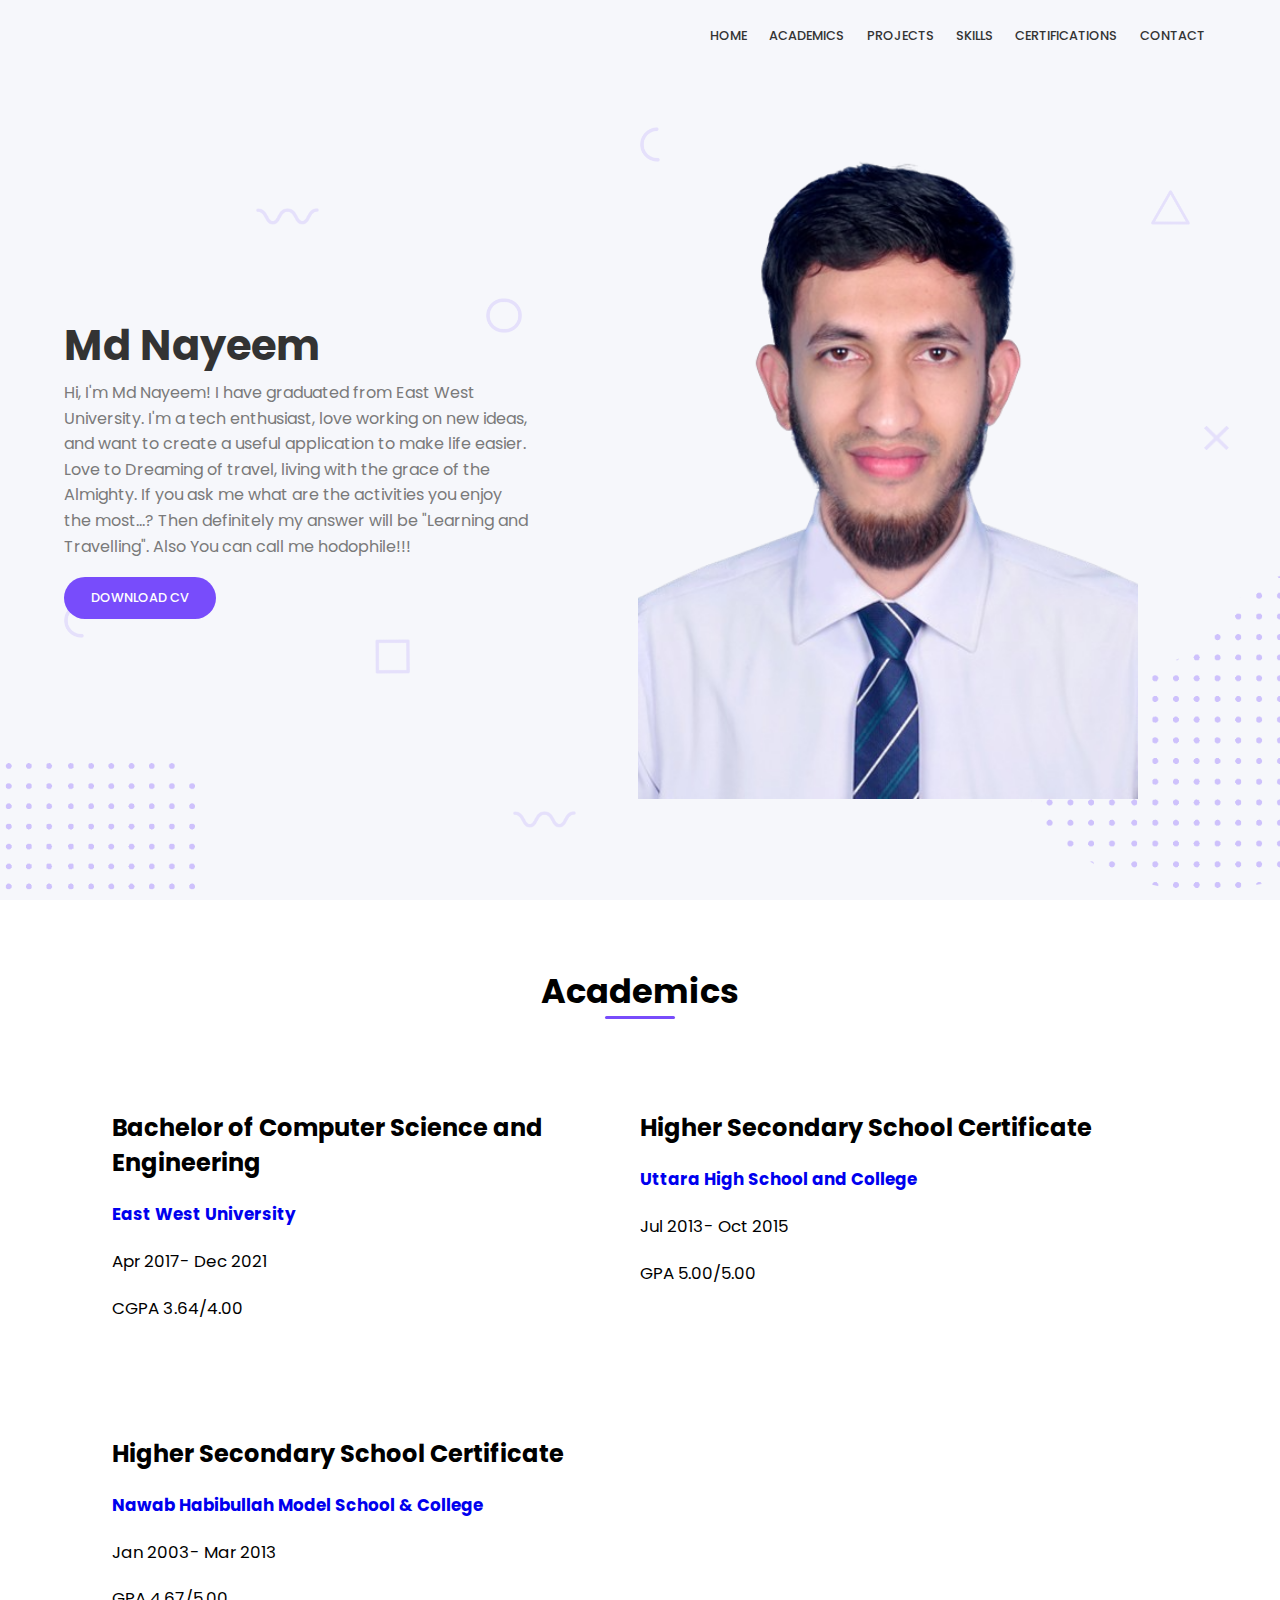
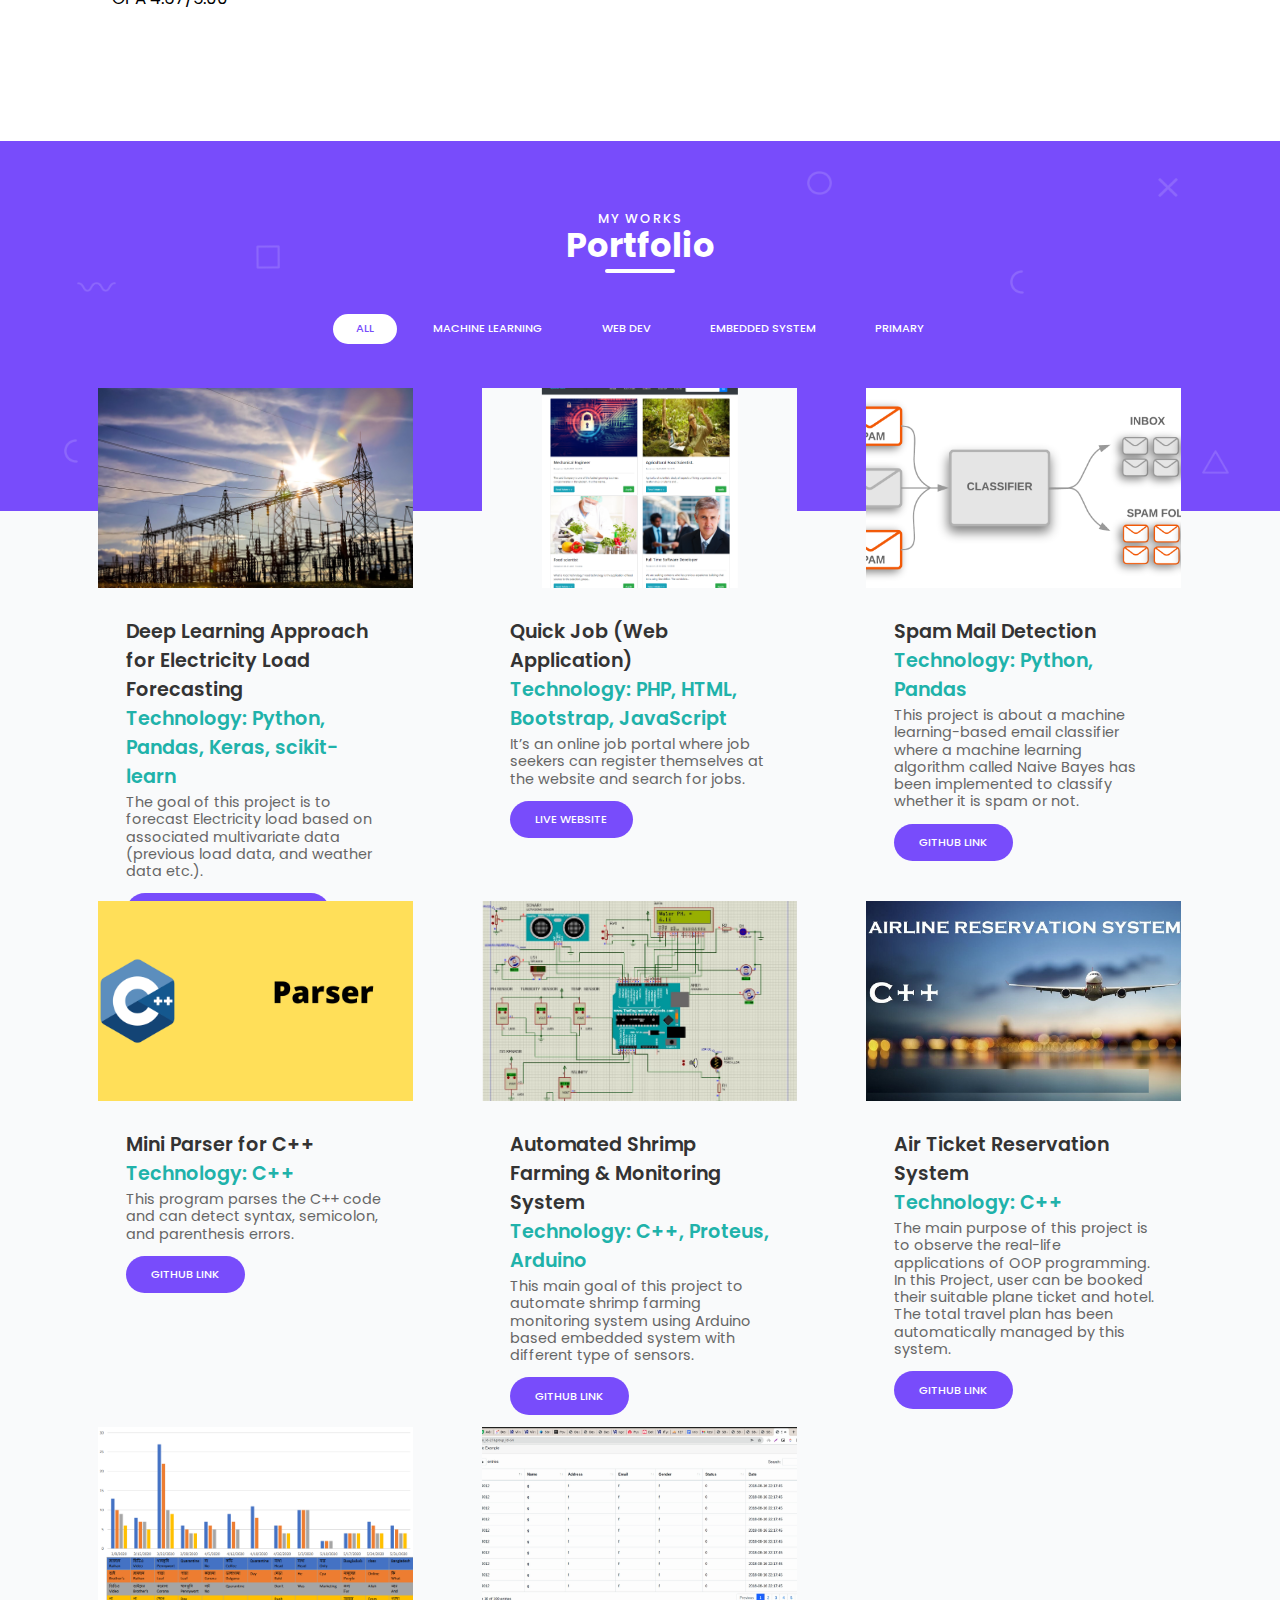
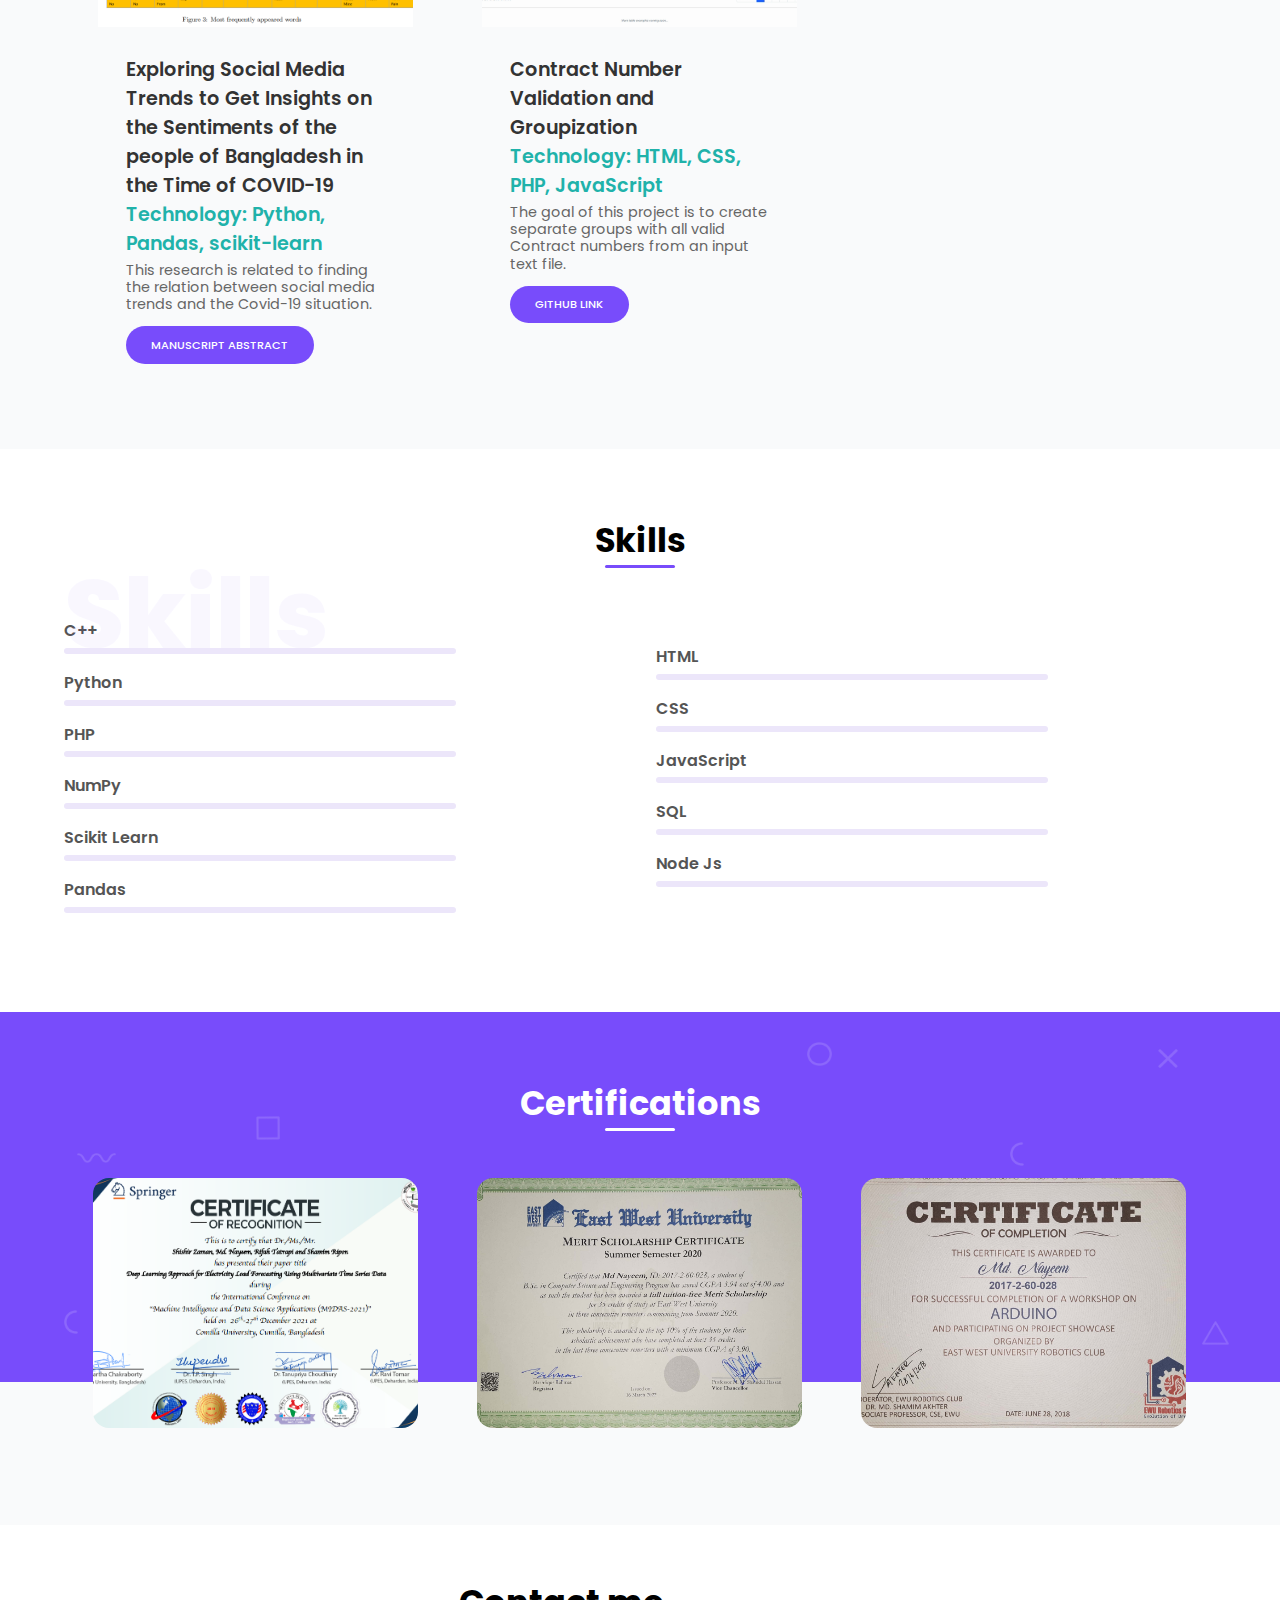
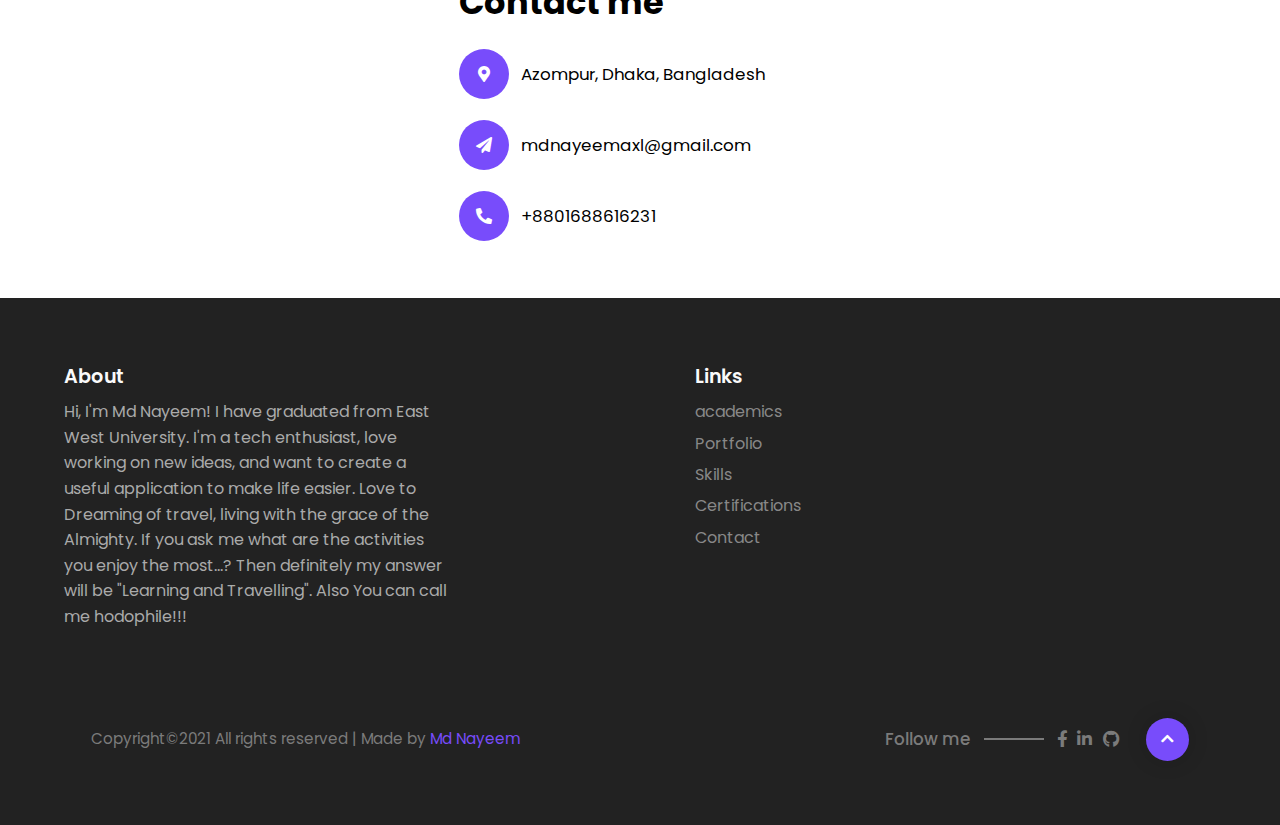
==== commit 1152b111: "Cv update" ====
--- a/index.html
+++ b/index.html
@@ -65,9 +65,12 @@
           <div class="column-1">
             <h1 class="header-title">Md Nayeem</h1>
             <p class="text">
-Hi, I'm Md Nayeem! I have graduated from East West University. 
-I'm a tech enthusiast, love working on new ideas, and want to create a useful application to make life easier. 
-Love to Dreaming of travel, living with the grace of the Almighty. If you ask me what are the activities you enjoy the most...? Then definitely my answer will be "Learning and Travelling". Also You can call me hodophile!!!
+              Hi, I'm Md Nayeem! I have graduated from East West University.
+              I'm a tech enthusiast, love working on new ideas, and want to create a useful application to make life
+              easier.
+              Love to Dreaming of travel, living with the grace of the Almighty. If you ask me what are the activities
+              you enjoy the most...? Then definitely my answer will be "Learning and Travelling". Also You can call me
+              hodophile!!!
             </p>
             <a href="./cv/CV_Nayeem.pdf" class="btn">Download CV</a>
           </div>
@@ -96,7 +99,7 @@
               <h4 class="info-text"><a href="https://www.ewubd.edu/">East West University</a></h4>
             </div>
             <div class="information">
-              <p class="info-text"> Apr 2017- Oct 2021</p>
+              <p class="info-text"> Apr 2017- Dec 2021</p>
             </div>
             <div class="information">
               <p class="info-text"> CGPA 3.64/4.00</p>
@@ -165,7 +168,7 @@
             <button class="filter-btn" data-filter=".emb">
               Embedded system
             </button>
-			<button class="filter-btn" data-filter=".pri">Primary</button>
+            <button class="filter-btn" data-filter=".pri">Primary</button>
           </div>
 
           <div class="grid">
@@ -179,12 +182,14 @@
                   <div class="blog-content">
 
                     <h3 class="title-sm">Deep Learning Approach for Electricity Load Forecasting </h3>
-					<h5 class="title-sm" style="color:rgb(32, 178, 170);">Technology: Python, Pandas, Keras, scikit-learn</h5>
+                    <h5 class="title-sm" style="color:rgb(32, 178, 170);">Technology: Python, Pandas, Keras,
+                      scikit-learn</h5>
                     <p class="blog-text">
                       The goal of this project is to forecast Electricity load based on associated multivariate data
                       (previous load data, and weather data etc.).
                     </p>
-                    <a href="https://drive.google.com/drive/folders/1qTlSdoY19qDaO6xPj7wus8hCr2zwXtDA?usp=sharing" class="btn small">Project Overview Slides</a>
+                    <a href="https://drive.google.com/drive/folders/1qTlSdoY19qDaO6xPj7wus8hCr2zwXtDA?usp=sharing"
+                      class="btn small">Project Overview Slides</a>
                   </div>
                 </div>
               </div>
@@ -200,7 +205,8 @@
                   <div class="blog-content">
 
                     <h3 class="title-sm">Quick Job (Web Application)</h3>
-					<h5 class="title-sm" style="color:rgb(32, 178, 170);">Technology: PHP, HTML, Bootstrap, JavaScript</h5>
+                    <h5 class="title-sm" style="color:rgb(32, 178, 170);">Technology: PHP, HTML, Bootstrap, JavaScript
+                    </h5>
                     <p class="blog-text">
                       It’s an online job portal where job seekers can register themselves at the website and search for
                       jobs.
@@ -224,12 +230,13 @@
                   <div class="blog-content">
 
                     <h3 class="title-sm">Spam Mail Detection</h3>
-					<h5 class="title-sm" style="color:rgb(32, 178, 170);">Technology: Python, Pandas</h5>
+                    <h5 class="title-sm" style="color:rgb(32, 178, 170);">Technology: Python, Pandas</h5>
                     <p class="blog-text">
                       This project is about a machine learning-based email classifier where a machine learning algorithm
                       called Naive Bayes has been implemented to classify whether it is spam or not.
                     </p>
-                    <a href="https://github.com/mdnayeemaxl/Automated-Spam-email-Detection" class="btn small">Github Link</a>
+                    <a href="https://github.com/mdnayeemaxl/Automated-Spam-email-Detection" class="btn small">Github
+                      Link</a>
                   </div>
                 </div>
               </div>
@@ -246,8 +253,8 @@
                   <div class="blog-content">
 
                     <h3 class="title-sm">Mini Parser for C++</h3>
-					<h5 class="title-sm" style="color:rgb(32, 178, 170);">Technology: C++</h5>
-					
+                    <h5 class="title-sm" style="color:rgb(32, 178, 170);">Technology: C++</h5>
+
                     <p class="blog-text">
                       This program parses the C++ code and can detect syntax, semicolon, and parenthesis errors.
                     </p>
@@ -256,9 +263,9 @@
                 </div>
               </div>
             </div>
-			
-			
-			 <div class="grid-item emb">
+
+
+            <div class="grid-item emb">
               <div class="blog-wrap">
                 <div class="blog-card">
                   <div class="blog-image">
@@ -268,17 +275,19 @@
                   <div class="blog-content">
 
                     <h3 class="title-sm">Automated Shrimp Farming & Monitoring System</h3>
-					<h5 class="title-sm" style="color:rgb(32, 178, 170);">Technology: C++, Proteus, Arduino  </h5>
-                    <p class="blog-text">
-                      This main goal of this project to automate shrimp farming monitoring system using Arduino based embedded system with different type of sensors.
-                    </p>
-                    <a href="https://github.com/mdnayeemaxl/Automated-Shrimp-Farming-Monitoring-System" class="btn small">Github Link</a>
-                  </div>
-                </div>
-              </div>
-            </div>
-
-			 <div class="grid-item pri">
+                    <h5 class="title-sm" style="color:rgb(32, 178, 170);">Technology: C++, Proteus, Arduino </h5>
+                    <p class="blog-text">
+                      This main goal of this project to automate shrimp farming monitoring system using Arduino based
+                      embedded system with different type of sensors.
+                    </p>
+                    <a href="https://github.com/mdnayeemaxl/Automated-Shrimp-Farming-Monitoring-System"
+                      class="btn small">Github Link</a>
+                  </div>
+                </div>
+              </div>
+            </div>
+
+            <div class="grid-item pri">
               <div class="blog-wrap">
                 <div class="blog-card">
                   <div class="blog-image">
@@ -288,17 +297,20 @@
                   <div class="blog-content">
 
                     <h3 class="title-sm">Air Ticket Reservation System</h3>
-					<h5 class="title-sm" style="color:rgb(32, 178, 170);">Technology: C++ </h5>
-                    <p class="blog-text">
-                    The main purpose of this project is to observe the real-life applications of OOP programming. In this Project, user can be booked their suitable plane ticket and hotel. The total travel plan has been automatically managed by this system.
-                    </p>
-                    <a href="https://github.com/mdnayeemaxl/air_ticket_reservation_system" class="btn small">Github Link</a>
-                  </div>
-                </div>
-              </div>
-            </div>
-			
-		<div class="grid-item ml">
+                    <h5 class="title-sm" style="color:rgb(32, 178, 170);">Technology: C++ </h5>
+                    <p class="blog-text">
+                      The main purpose of this project is to observe the real-life applications of OOP programming. In
+                      this Project, user can be booked their suitable plane ticket and hotel. The total travel plan has
+                      been automatically managed by this system.
+                    </p>
+                    <a href="https://github.com/mdnayeemaxl/air_ticket_reservation_system" class="btn small">Github
+                      Link</a>
+                  </div>
+                </div>
+              </div>
+            </div>
+
+            <div class="grid-item ml">
               <div class="blog-wrap">
                 <div class="blog-card">
                   <div class="blog-image">
@@ -308,14 +320,16 @@
                   <div class="blog-content">
 
                     <h3 class="title-sm">Exploring Social Media Trends to Get Insights on the Sentiments
-						of the people of Bangladesh in the Time of COVID-19
-					</h3>
-					<h5 class="title-sm" style="color:rgb(32, 178, 170);">Technology: Python, Pandas, scikit-learn </h5>
-                    <p class="blog-text">
-                      This research is related to finding the relation between social media trends and the Covid-19 situation.
-                    </p>
-					
-                    <a href="https://drive.google.com/file/d/1zuVW4YtMai2O0he3E6vv0qWVmNer0WX6/view?usp=sharing" class="btn small">Manuscript Abstract</a>
+                      of the people of Bangladesh in the Time of COVID-19
+                    </h3>
+                    <h5 class="title-sm" style="color:rgb(32, 178, 170);">Technology: Python, Pandas, scikit-learn </h5>
+                    <p class="blog-text">
+                      This research is related to finding the relation between social media trends and the Covid-19
+                      situation.
+                    </p>
+
+                    <a href="https://drive.google.com/file/d/1zuVW4YtMai2O0he3E6vv0qWVmNer0WX6/view?usp=sharing"
+                      class="btn small">Manuscript Abstract</a>
                   </div>
                 </div>
               </div>
@@ -330,11 +344,13 @@
                   <div class="blog-content">
 
                     <h3 class="title-sm">Contract Number Validation and Groupization </h3>
-					<h5 class="title-sm" style="color:rgb(32, 178, 170);">Technology: HTML, CSS, PHP, JavaScript </h5>
-                    <p class="blog-text">
-                      The goal of this project is to create separate groups with all valid Contract numbers from an input text file.
-                    </p>
-                    <a href="https://github.com/mdnayeemaxl/contract_number_validation" class="btn small">Github Link</a>
+                    <h5 class="title-sm" style="color:rgb(32, 178, 170);">Technology: HTML, CSS, PHP, JavaScript </h5>
+                    <p class="blog-text">
+                      The goal of this project is to create separate groups with all valid Contract numbers from an
+                      input text file.
+                    </p>
+                    <a href="https://github.com/mdnayeemaxl/contract_number_validation" class="btn small">Github
+                      Link</a>
                   </div>
                 </div>
               </div>
@@ -374,12 +390,7 @@
                   <div class="skill-progress" data-progress="60%"></div>
                 </div>
               </div>
-              <div class="skill js">
-                <h3 class="skill-title">Scikit Learn</h3>
-                <div class="skill-bar">
-                  <div class="skill-progress" data-progress="60%"></div>
-                </div>
-              </div>
+
               <div class="skill js">
                 <h3 class="skill-title">NumPy</h3>
                 <div class="skill-bar">
@@ -421,7 +432,7 @@
                   <div class="skill-progress" data-progress="80%"></div>
                 </div>
               </div>
-			                <div class="skill js">
+              <div class="skill js">
                 <h3 class="skill-title">SQL</h3>
                 <div class="skill-bar">
                   <div class="skill-progress" data-progress="70%"></div>
@@ -557,9 +568,12 @@
         <div class=" footer-about">
           <h3 class="title-sm">About</h3>
           <p class="text">
-           Hi, I'm Md Nayeem! I have graduated from East West University. 
-I'm a tech enthusiast, love working on new ideas, and want to create a useful application to make life easier. 
-Love to Dreaming of travel, living with the grace of the Almighty. If you ask me what are the activities you enjoy the most...? Then definitely my answer will be "Learning and Travelling". Also You can call me hodophile!!!
+            Hi, I'm Md Nayeem! I have graduated from East West University.
+            I'm a tech enthusiast, love working on new ideas, and want to create a useful application to make life
+            easier.
+            Love to Dreaming of travel, living with the grace of the Almighty. If you ask me what are the activities you
+            enjoy the most...? Then definitely my answer will be "Learning and Travelling". Also You can call me
+            hodophile!!!
           </p>
         </div>
 
@@ -624,7 +638,7 @@
               <a href="https://www.linkedin.com/in/md-nayeem-946bbb167/">
                 <i class="fab fa-linkedin-in"></i>
               </a>
-			  <a href="https://github.com/mdnayeemaxl">
+              <a href="https://github.com/mdnayeemaxl">
                 <i class="fab fa-github"></i>
               </a>
             </div>
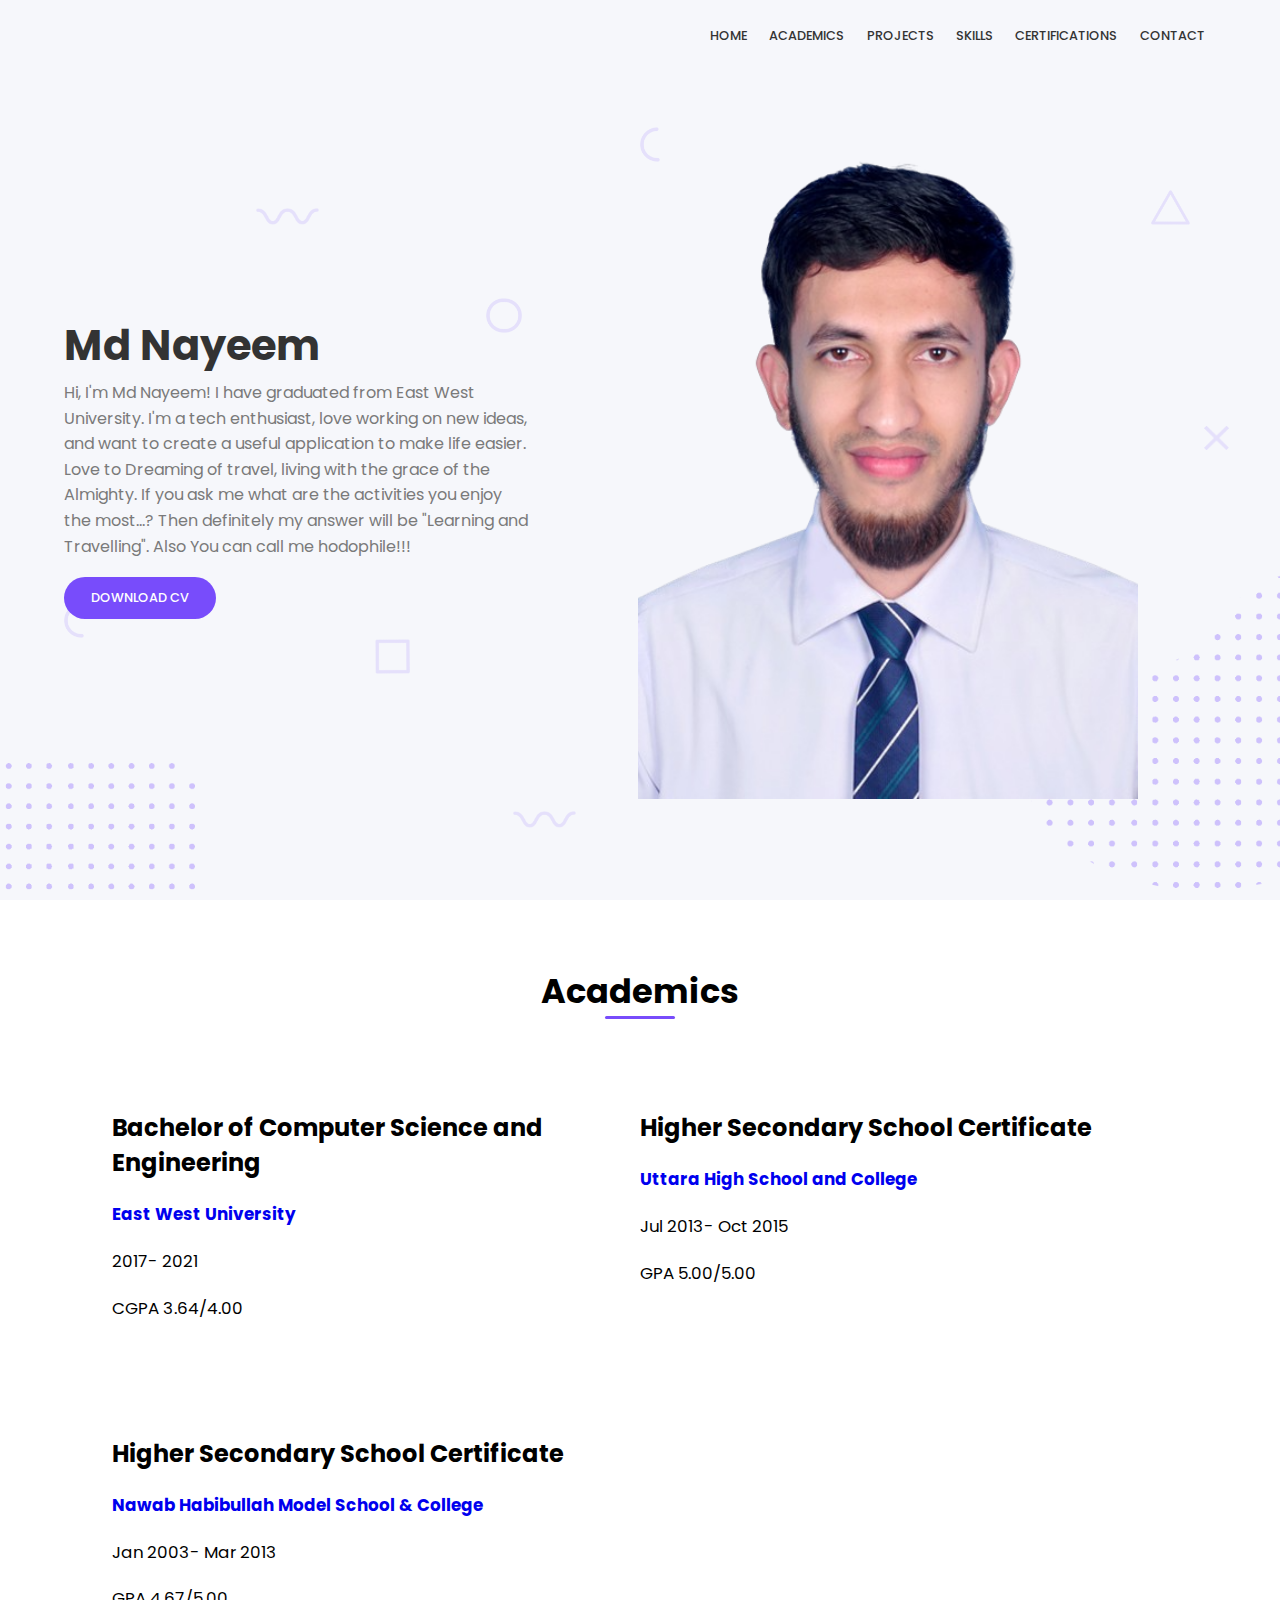
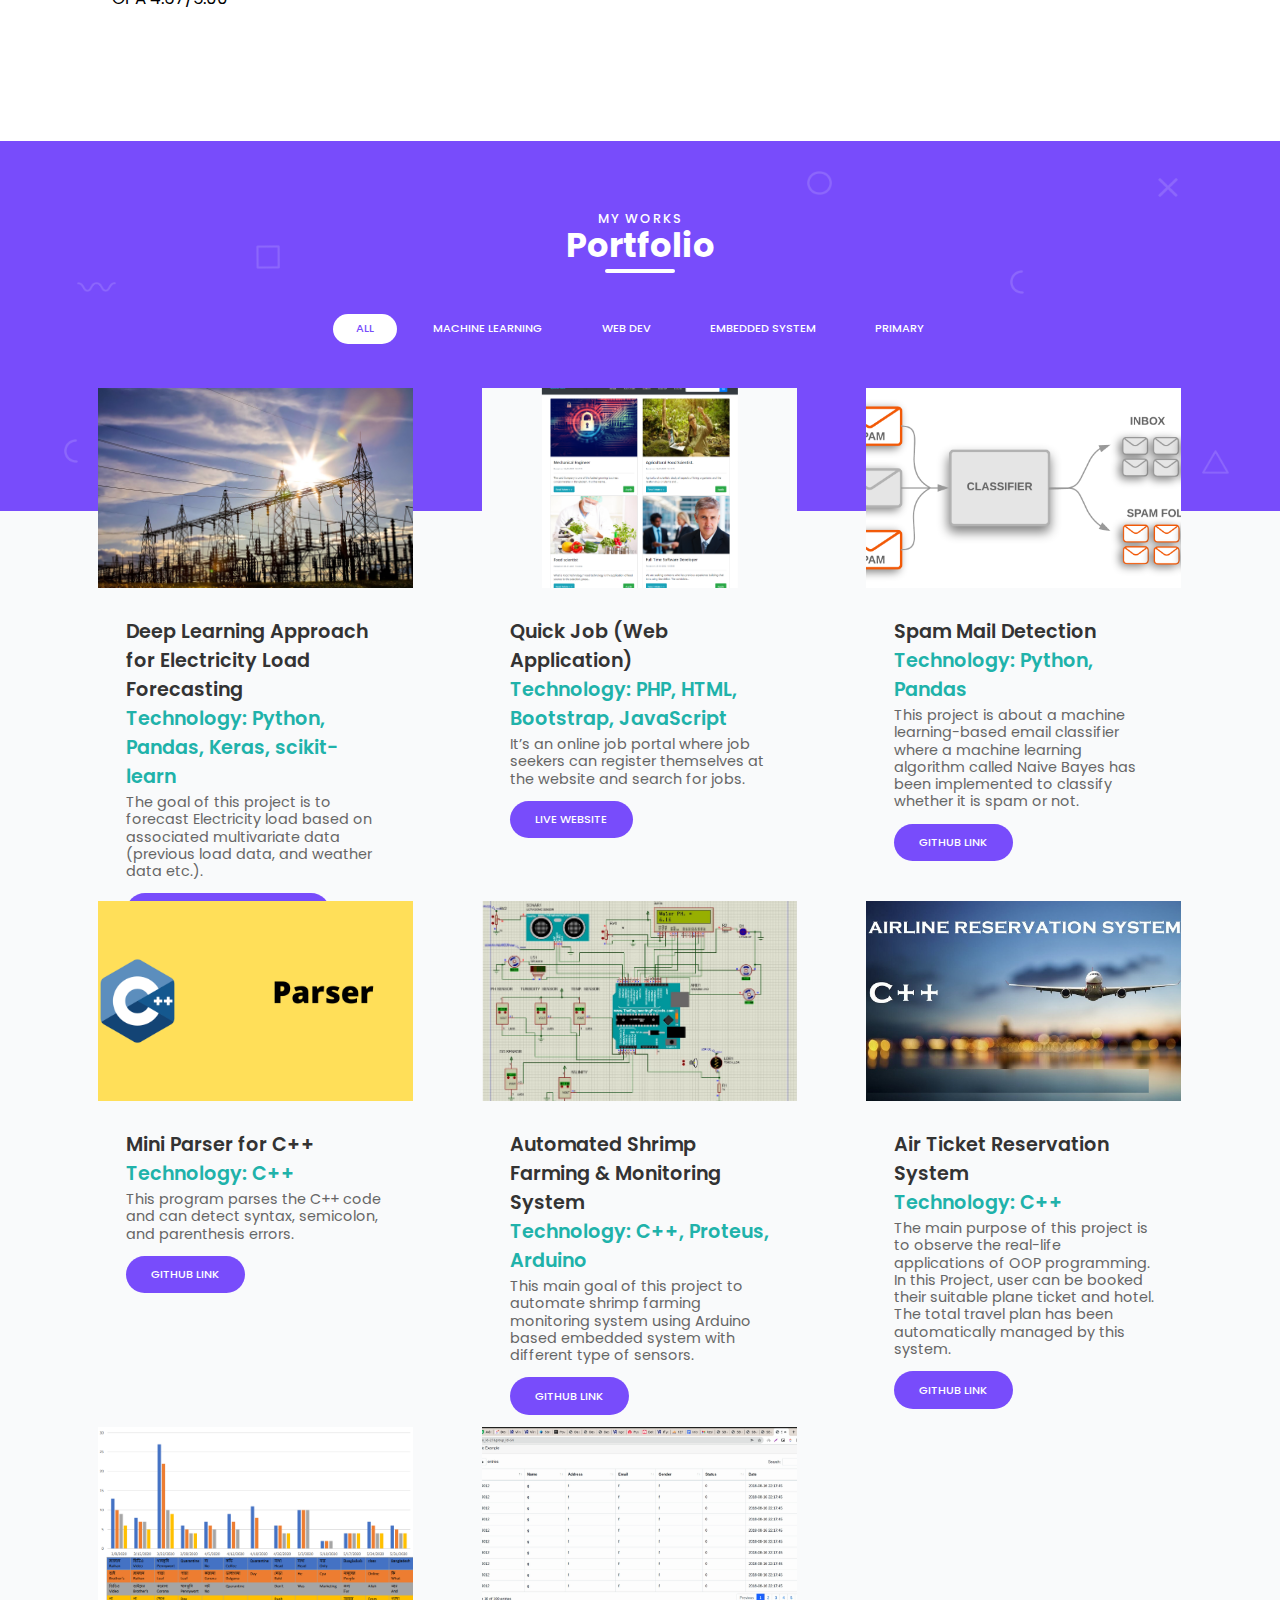
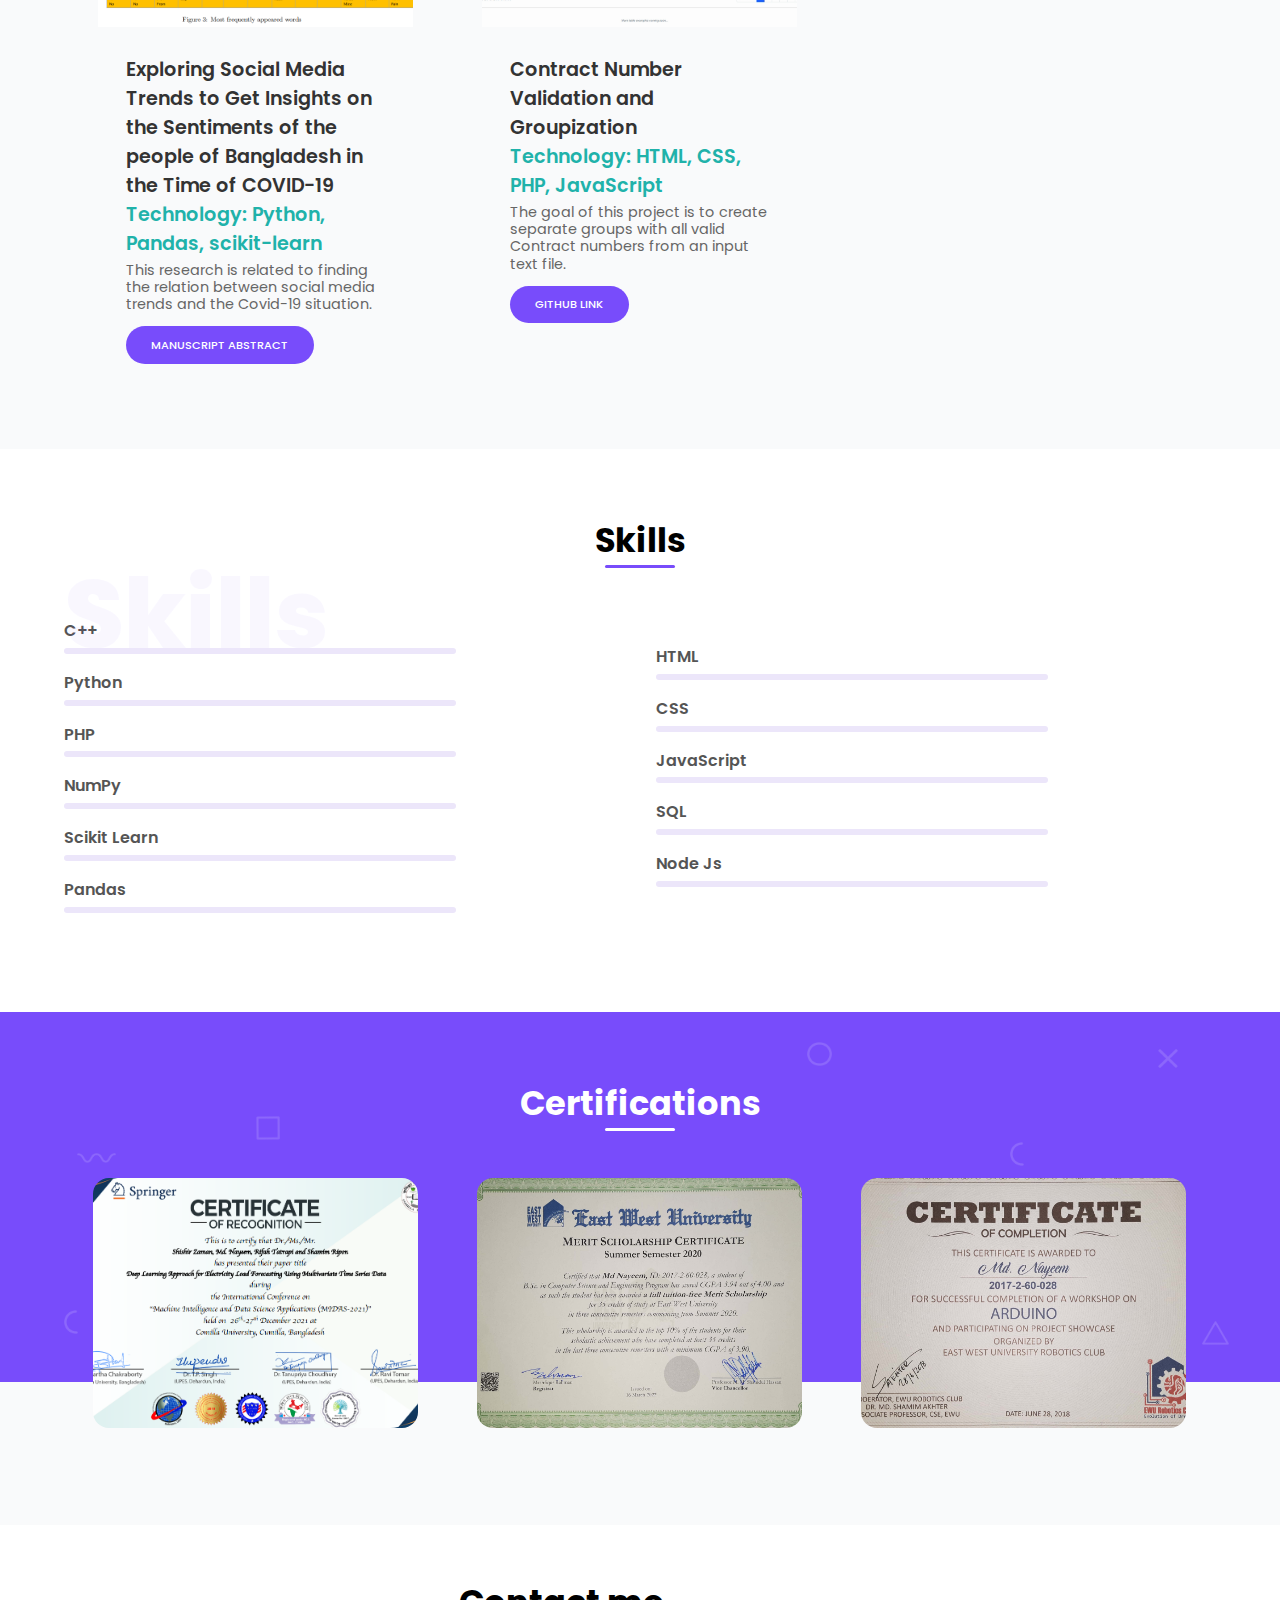
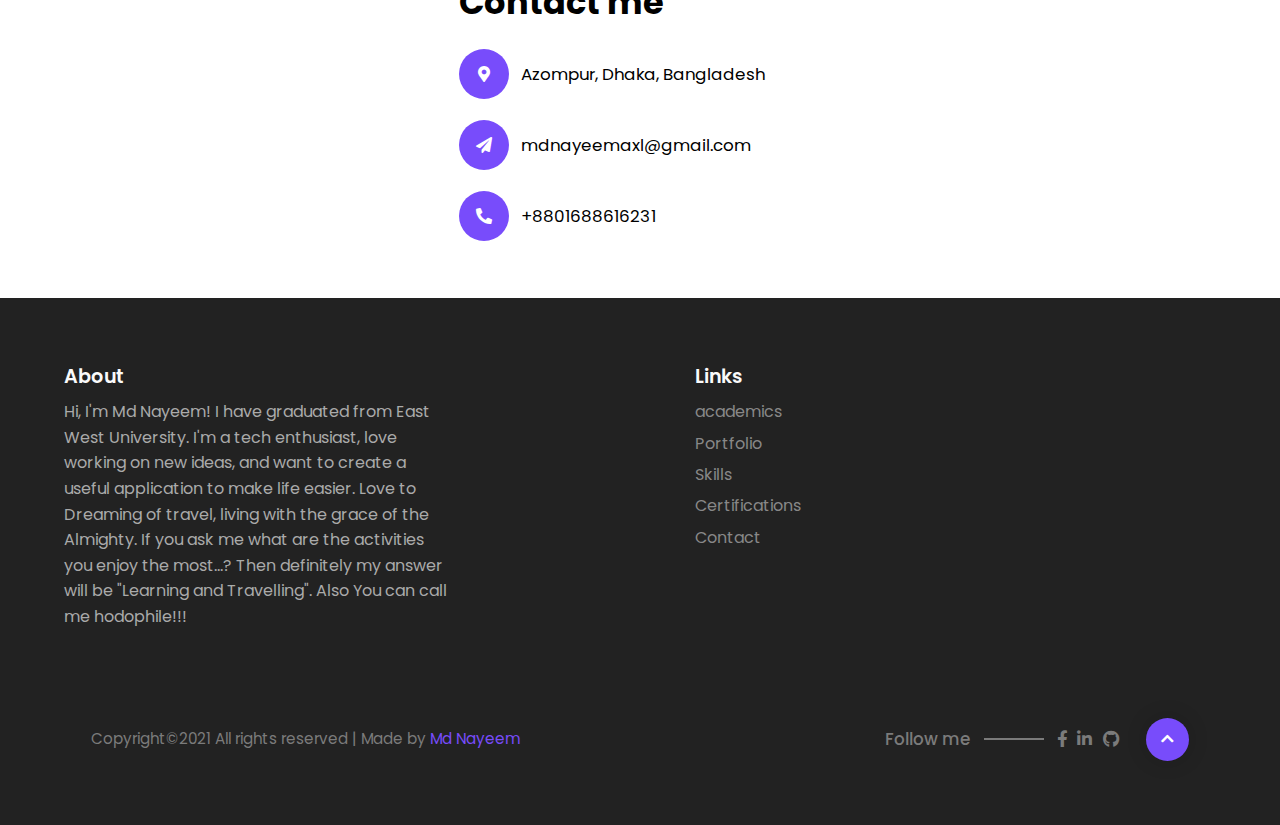
==== commit 0957c3f7: "Update index.html" ====
--- a/index.html
+++ b/index.html
@@ -99,7 +99,7 @@
               <h4 class="info-text"><a href="https://www.ewubd.edu/">East West University</a></h4>
             </div>
             <div class="information">
-              <p class="info-text"> Apr 2017- Dec 2021</p>
+              <p class="info-text"> 2017- 2021</p>
             </div>
             <div class="information">
               <p class="info-text"> CGPA 3.64/4.00</p>
@@ -660,4 +660,4 @@
   <script src="./js/app.js"></script>
 </body>
 
-</html>+</html>
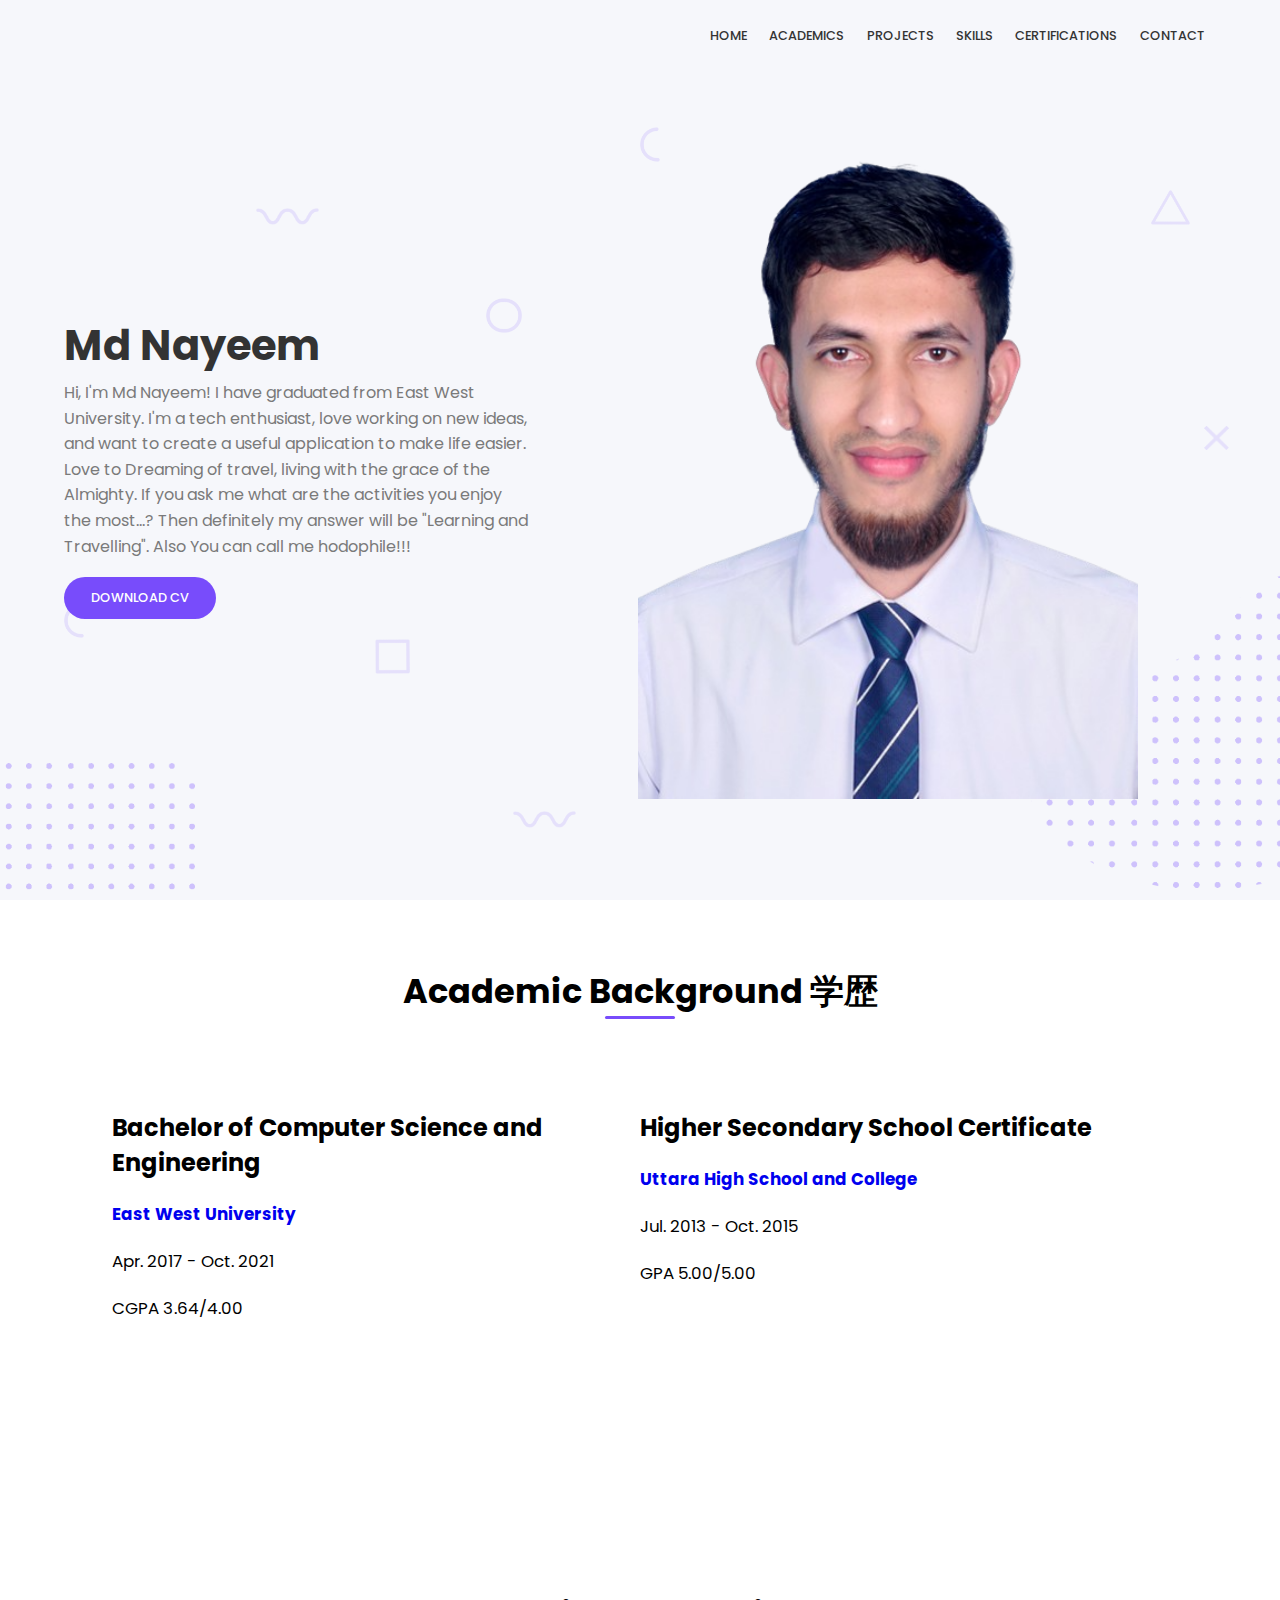
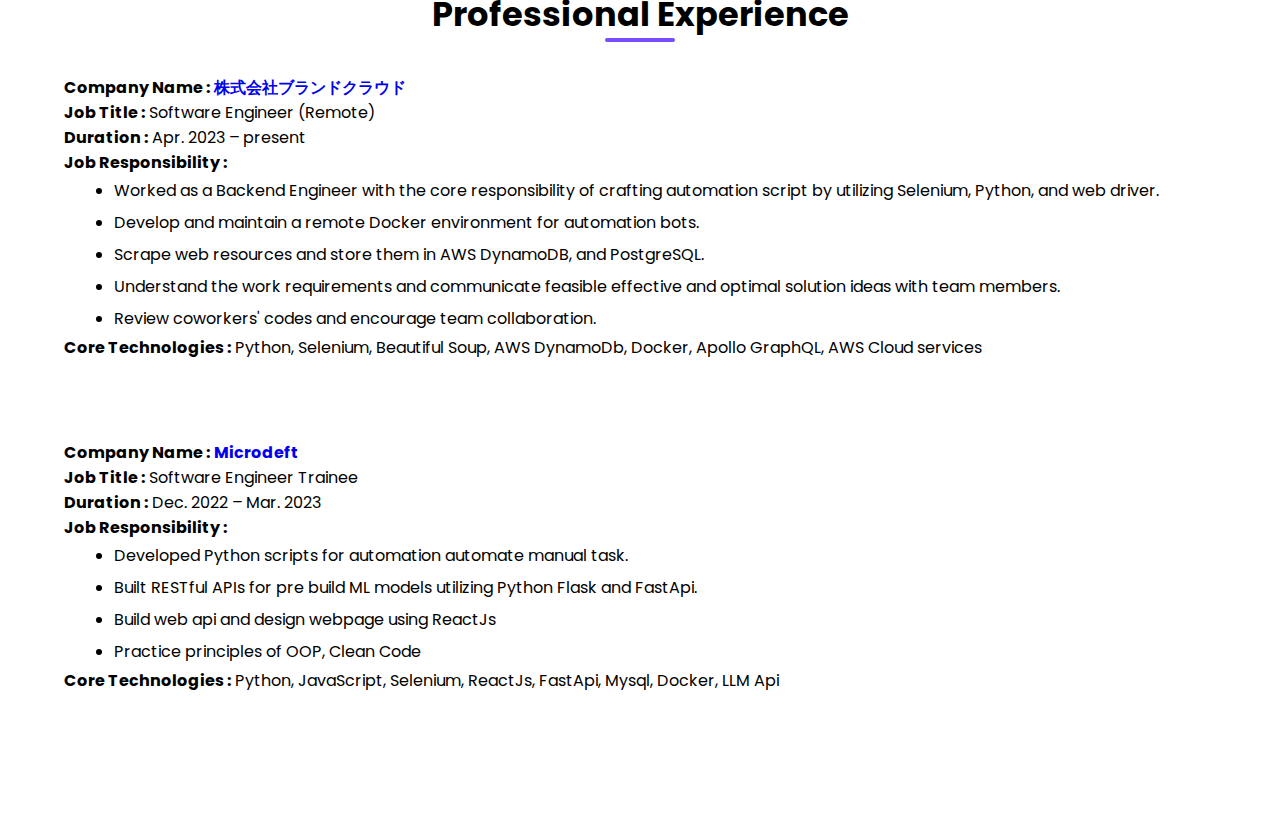
==== commit 4b501152: "update html" ====
--- a/index.html
+++ b/index.html
@@ -72,7 +72,7 @@
               you enjoy the most...? Then definitely my answer will be "Learning and Travelling". Also You can call me
               hodophile!!!
             </p>
-            <a href="./cv/CV_Nayeem.pdf" class="btn">Download CV</a>
+            <a href="Md Nayeem.pdf" class="btn">Download CV</a>
           </div>
 
           <div class="column-2 image">
@@ -86,7 +86,7 @@
     <section class="academics section" id="academics">
       <div class="container">
         <div class="section-header">
-          <h3 class="title">Academics</h3>
+          <h3 class="title">Academic Background  学歴</h3>
         </div>
         <div class="contact-box">
           <div class="contact-info">
@@ -99,7 +99,7 @@
               <h4 class="info-text"><a href="https://www.ewubd.edu/">East West University</a></h4>
             </div>
             <div class="information">
-              <p class="info-text"> 2017- 2021</p>
+              <p class="info-text"> Apr. 2017 - Oct. 2021</p>
             </div>
             <div class="information">
               <p class="info-text"> CGPA 3.64/4.00</p>
@@ -114,336 +114,10 @@
               <h4 class="info-text"><a href="http://uhscdhaka.edu.bd/">Uttara High School and College</a></h4>
             </div>
             <div class="information">
-              <p class="info-text"> Jul 2013- Oct 2015 </p>
+              <p class="info-text"> Jul. 2013 - Oct. 2015 </p>
             </div>
             <div class="information">
               <p class="info-text"> GPA 5.00/5.00</p>
-            </div>
-          </div>
-
-          <div class="contact-box"></div>
-          <div class="contact-box"></div>
-
-          <div class="contact-info">
-            <div class="information">
-              <h2>Higher Secondary School Certificate</h2>
-            </div>
-            <div class="information">
-              <h4 class="info-text"><a href="http://www.nhmsc.edu.bd/">Nawab Habibullah Model School & College</a>
-              </h4>
-            </div>
-            <div class="information">
-              <p class="info-text"> Jan 2003- Mar 2013 </p>
-            </div>
-            <div class="information">
-              <p class="info-text"> GPA 4.67/5.00</p>
-            </div>
-          </div>
-        </div>
-      </div>
-    </section>
-
-    <section class="portfolio section" id="portfolio">
-      <div class="background-bg">
-        <div class="overlay overlay-sm">
-          <img src="./img/shapes/half-circle.png" class="shape half-circle1" alt="" />
-          <img src="./img/shapes/half-circle.png" class="shape half-circle2" alt="" />
-          <img src="./img/shapes/square.png" class="shape square" alt="" />
-          <img src="./img/shapes/wave.png" class="shape wave" alt="" />
-          <img src="./img/shapes/circle.png" class="shape circle" alt="" />
-          <img src="./img/shapes/triangle.png" class="shape triangle" alt="" />
-          <img src="./img/shapes/x.png" class="shape xshape" alt="" />
-        </div>
-      </div>
-      <div class="container">
-        <div class="section-header">
-          <h3 class="title" data-title="My works">Portfolio</h3>
-        </div>
-
-        <div class="section-body">
-          <div class="filter">
-            <button class="filter-btn active" data-filter="*">All</button>
-            <button class="filter-btn" data-filter=".ml">Machine Learning</button>
-            <button class="filter-btn" data-filter=".webdev">Web Dev</button>
-            <button class="filter-btn" data-filter=".emb">
-              Embedded system
-            </button>
-            <button class="filter-btn" data-filter=".pri">Primary</button>
-          </div>
-
-          <div class="grid">
-            <div class="grid-item ml">
-              <div class="blog-wrap">
-                <div class="blog-card">
-                  <div class="blog-image">
-                    <img src="./img/load.jpg" alt="" />
-                  </div>
-
-                  <div class="blog-content">
-
-                    <h3 class="title-sm">Deep Learning Approach for Electricity Load Forecasting </h3>
-                    <h5 class="title-sm" style="color:rgb(32, 178, 170);">Technology: Python, Pandas, Keras,
-                      scikit-learn</h5>
-                    <p class="blog-text">
-                      The goal of this project is to forecast Electricity load based on associated multivariate data
-                      (previous load data, and weather data etc.).
-                    </p>
-                    <a href="https://drive.google.com/drive/folders/1qTlSdoY19qDaO6xPj7wus8hCr2zwXtDA?usp=sharing"
-                      class="btn small">Project Overview Slides</a>
-                  </div>
-                </div>
-              </div>
-            </div>
-
-            <div class="grid-item webdev">
-              <div class="blog-wrap">
-                <div class="blog-card">
-                  <div class="blog-image">
-                    <img src="./img/web.png" alt="" />
-                  </div>
-
-                  <div class="blog-content">
-
-                    <h3 class="title-sm">Quick Job (Web Application)</h3>
-                    <h5 class="title-sm" style="color:rgb(32, 178, 170);">Technology: PHP, HTML, Bootstrap, JavaScript
-                    </h5>
-                    <p class="blog-text">
-                      It’s an online job portal where job seekers can register themselves at the website and search for
-                      jobs.
-                    </p>
-                    <a href="http://axl.epizy.com/" class="btn small">Live Website</a>
-                  </div>
-                </div>
-              </div>
-            </div>
-
-
-
-
-            <div class="grid-item ml">
-              <div class="blog-wrap">
-                <div class="blog-card">
-                  <div class="blog-image">
-                    <img src="./img/m.png" alt="" />
-                  </div>
-
-                  <div class="blog-content">
-
-                    <h3 class="title-sm">Spam Mail Detection</h3>
-                    <h5 class="title-sm" style="color:rgb(32, 178, 170);">Technology: Python, Pandas</h5>
-                    <p class="blog-text">
-                      This project is about a machine learning-based email classifier where a machine learning algorithm
-                      called Naive Bayes has been implemented to classify whether it is spam or not.
-                    </p>
-                    <a href="https://github.com/mdnayeemaxl/Automated-Spam-email-Detection" class="btn small">Github
-                      Link</a>
-                  </div>
-                </div>
-              </div>
-            </div>
-
-
-            <div class="grid-item pri">
-              <div class="blog-wrap">
-                <div class="blog-card">
-                  <div class="blog-image">
-                    <img src="./img/p.png" alt="" />
-                  </div>
-
-                  <div class="blog-content">
-
-                    <h3 class="title-sm">Mini Parser for C++</h3>
-                    <h5 class="title-sm" style="color:rgb(32, 178, 170);">Technology: C++</h5>
-
-                    <p class="blog-text">
-                      This program parses the C++ code and can detect syntax, semicolon, and parenthesis errors.
-                    </p>
-                    <a href="https://github.com/mdnayeemaxl/Mini-Parser" class="btn small">Github Link</a>
-                  </div>
-                </div>
-              </div>
-            </div>
-
-
-            <div class="grid-item emb">
-              <div class="blog-wrap">
-                <div class="blog-card">
-                  <div class="blog-image">
-                    <img src="./img/e1.JPG" alt="" />
-                  </div>
-
-                  <div class="blog-content">
-
-                    <h3 class="title-sm">Automated Shrimp Farming & Monitoring System</h3>
-                    <h5 class="title-sm" style="color:rgb(32, 178, 170);">Technology: C++, Proteus, Arduino </h5>
-                    <p class="blog-text">
-                      This main goal of this project to automate shrimp farming monitoring system using Arduino based
-                      embedded system with different type of sensors.
-                    </p>
-                    <a href="https://github.com/mdnayeemaxl/Automated-Shrimp-Farming-Monitoring-System"
-                      class="btn small">Github Link</a>
-                  </div>
-                </div>
-              </div>
-            </div>
-
-            <div class="grid-item pri">
-              <div class="blog-wrap">
-                <div class="blog-card">
-                  <div class="blog-image">
-                    <img src="./img/a.jpg" alt="" />
-                  </div>
-
-                  <div class="blog-content">
-
-                    <h3 class="title-sm">Air Ticket Reservation System</h3>
-                    <h5 class="title-sm" style="color:rgb(32, 178, 170);">Technology: C++ </h5>
-                    <p class="blog-text">
-                      The main purpose of this project is to observe the real-life applications of OOP programming. In
-                      this Project, user can be booked their suitable plane ticket and hotel. The total travel plan has
-                      been automatically managed by this system.
-                    </p>
-                    <a href="https://github.com/mdnayeemaxl/air_ticket_reservation_system" class="btn small">Github
-                      Link</a>
-                  </div>
-                </div>
-              </div>
-            </div>
-
-            <div class="grid-item ml">
-              <div class="blog-wrap">
-                <div class="blog-card">
-                  <div class="blog-image">
-                    <img src="./img/trend.png" alt="" />
-                  </div>
-
-                  <div class="blog-content">
-
-                    <h3 class="title-sm">Exploring Social Media Trends to Get Insights on the Sentiments
-                      of the people of Bangladesh in the Time of COVID-19
-                    </h3>
-                    <h5 class="title-sm" style="color:rgb(32, 178, 170);">Technology: Python, Pandas, scikit-learn </h5>
-                    <p class="blog-text">
-                      This research is related to finding the relation between social media trends and the Covid-19
-                      situation.
-                    </p>
-
-                    <a href="https://drive.google.com/file/d/1zuVW4YtMai2O0he3E6vv0qWVmNer0WX6/view?usp=sharing"
-                      class="btn small">Manuscript Abstract</a>
-                  </div>
-                </div>
-              </div>
-            </div>
-            <div class="grid-item webdev">
-              <div class="blog-wrap">
-                <div class="blog-card">
-                  <div class="blog-image">
-                    <img src="./img/c.png" alt="" />
-                  </div>
-
-                  <div class="blog-content">
-
-                    <h3 class="title-sm">Contract Number Validation and Groupization </h3>
-                    <h5 class="title-sm" style="color:rgb(32, 178, 170);">Technology: HTML, CSS, PHP, JavaScript </h5>
-                    <p class="blog-text">
-                      The goal of this project is to create separate groups with all valid Contract numbers from an
-                      input text file.
-                    </p>
-                    <a href="https://github.com/mdnayeemaxl/contract_number_validation" class="btn small">Github
-                      Link</a>
-                  </div>
-                </div>
-              </div>
-            </div>
-
-          </div>
-        </div>
-
-      </div>
-      </div>
-    </section>
-
-    <section class="about section" id="about">
-      <div class="container">
-        <div class="section-header">
-          <h3 class="title">Skills</h3>
-        </div>
-
-        <div class="section-body grid-2">
-          <div class="column-1">
-            <div class="skills">
-              <div class="skill html">
-                <h3 class="skill-title">C++</h3>
-                <div class="skill-bar">
-                  <div class="skill-progress" data-progress="75%"></div>
-                </div>
-              </div>
-              <div class="skill css">
-                <h3 class="skill-title">Python</h3>
-                <div class="skill-bar">
-                  <div class="skill-progress" data-progress="65%"></div>
-                </div>
-              </div>
-              <div class="skill js">
-                <h3 class="skill-title">PHP</h3>
-                <div class="skill-bar">
-                  <div class="skill-progress" data-progress="60%"></div>
-                </div>
-              </div>
-
-              <div class="skill js">
-                <h3 class="skill-title">NumPy</h3>
-                <div class="skill-bar">
-                  <div class="skill-progress" data-progress="60%"></div>
-                </div>
-              </div>
-              <div class="skill js">
-                <h3 class="skill-title">Scikit Learn</h3>
-                <div class="skill-bar">
-                  <div class="skill-progress" data-progress="60%"></div>
-                </div>
-              </div>
-              <div class="skill js">
-                <h3 class="skill-title">Pandas</h3>
-                <div class="skill-bar">
-                  <div class="skill-progress" data-progress="60%"></div>
-                </div>
-              </div>
-            </div>
-          </div>
-
-          <div class="column-2">
-            <div class="skills">
-              <div class="skill html">
-                <h3 class="skill-title">HTML</h3>
-                <div class="skill-bar">
-                  <div class="skill-progress" data-progress="90%"></div>
-                </div>
-              </div>
-              <div class="skill css">
-                <h3 class="skill-title">CSS</h3>
-                <div class="skill-bar">
-                  <div class="skill-progress" data-progress="70%"></div>
-                </div>
-              </div>
-              <div class="skill js">
-                <h3 class="skill-title">JavaScript</h3>
-                <div class="skill-bar">
-                  <div class="skill-progress" data-progress="80%"></div>
-                </div>
-              </div>
-              <div class="skill js">
-                <h3 class="skill-title">SQL</h3>
-                <div class="skill-bar">
-                  <div class="skill-progress" data-progress="70%"></div>
-                </div>
-              </div>
-              <div class="skill js">
-                <h3 class="skill-title">Node Js</h3>
-                <div class="skill-bar">
-                  <div class="skill-progress" data-progress="40%"></div>
-                </div>
-              </div>
             </div>
           </div>
         </div>
@@ -451,213 +125,48 @@
     </section>
 
 
-    <section class="portfolio section" id="certifications">
-      <div class="background-bg">
-        <div class="overlay overlay-sm">
-          <img src="./img/shapes/half-circle.png" class="shape half-circle1" alt="" />
-          <img src="./img/shapes/half-circle.png" class="shape half-circle2" alt="" />
-          <img src="./img/shapes/square.png" class="shape square" alt="" />
-          <img src="./img/shapes/wave.png" class="shape wave" alt="" />
-          <img src="./img/shapes/circle.png" class="shape circle" alt="" />
-          <img src="./img/shapes/triangle.png" class="shape triangle" alt="" />
-          <img src="./img/shapes/x.png" class="shape xshape" alt="" />
-        </div>
-      </div>
 
-      <div class="container">
-        <div class="section-header">
-          <h3 class="title">Certifications</h3>
-        </div>
 
-        <div class="section-body">
-          <div class="grid">
-            <div class="grid-item logo-design">
-              <div class="gallery-image">
-                <img src="./img/portfolio/2.png" alt="" />
-                <div class="img-overlay">
-                  <div class="plus"></div>
-                  <div class="img-description">
-
-                    <a href="https://drive.google.com/file/d/1_dp3_I5-gxdJRXNx3j-3f7T4qFAIkY-L/view?usp=sharing"
-                      class="btn small">
-                      <h5>Author Certificate</h5>
-                    </a>
-
-                  </div>
-                </div>
-              </div>
+    <section class="academics section" id="academics">
+      <section class="professional-experience section" id="experience">
+        <div class="container">
+          <div class="section-header">
+            <h3 class="title">Professional Experience</h3>
+          </div>
+      
+          <div class="experience-item" style="margin-bottom: 80px;">
+            <p><strong>Company Name :</strong>  <a href="https://brandcloud.co.jp/"><strong>   株式会社ブランドクラウド </strong> </a> </p>
+            <p><strong>Job Title :</strong>  Software Engineer (Remote)</p>
+            <p><strong>Duration :</strong>  Apr. 2023 – present</p>
+            <p><strong>Job Responsibility :</strong></p>
+            <div style = "padding-left: 50px;">
+              <ul style="list-style-type:disc;  line-height: 2;">
+                <li>Worked as a Backend Engineer with the core responsibility of crafting automation script by utilizing Selenium, Python, and web driver.</li>
+                <li>Develop and maintain a remote Docker environment for automation bots.</li>
+                <li>Scrape web resources and store them in AWS DynamoDB, and PostgreSQL.</li>
+                <li>Understand the work requirements and communicate feasible effective and optimal solution ideas with team members.</li>
+                <li>Review coworkers' codes and encourage team collaboration.</li>
+              </ul>
             </div>
-
-            <div class="grid-item logo-design">
-              <div class="gallery-image">
-                <img src="./img/portfolio/1.jpg" alt="" />
-                <div class="img-overlay">
-                  <div class="plus"></div>
-                  <div class="img-description">
-                    <a href="https://drive.google.com/file/d/1dM1cEhNtbMHfsQZfSF9eJmOFomT84cTv/view?usp=sharing"
-                      class="btn medium">
-                      <h5>Merit Scholarship</h5>
-                    </a>
-                  </div>
-                </div>
-              </div>
-            </div>
-
-            <div class="grid-item logo-design">
-              <div class="gallery-image">
-                <img src="./img/portfolio/3.jpg" alt="" />
-                <div class="img-overlay">
-                  <div class="plus"></div>
-                  <div class="img-description">
-                    <a href="https://drive.google.com/file/d/1mW-7mHT42xCRB2-eRQCJQAOdniYVhFxI/view?usp=sharing"
-                      class="btn small">
-                      <h5>Arduino Workshop</h5>
-                    </a>
-                  </div>
-                </div>
-              </div>
-            </div>
-
+            <p><strong>Core Technologies :</strong> Python, Selenium, Beautiful Soup, AWS DynamoDb, Docker, Apollo GraphQL, AWS Cloud services</p>
           </div>
 
-        </div>
-      </div>
-    </section>
-
-
-
-    <section id="contact">
-
-      <div class="contact-boxx">
-        <div></div>
-        <div>
-          <div class=" contact-form">
-            <h3 class="title">Contact me</h3>
-            <div class="information-wrap">
-              <div class="information">
-                <div class="contact-icon">
-                  <i class="fas fa-map-marker-alt"></i>
-                </div>
-                <p class="info-text">Azompur, Dhaka, Bangladesh</p>
-              </div>
-
-              <div class="information">
-                <div class="contact-icon">
-                  <i class="fas fa-paper-plane"></i>
-                </div>
-                <p class="info-text">mdnayeemaxl@gmail.com</p>
-              </div>
-
-              <div class="information">
-                <div class="contact-icon">
-                  <i class="fas fa-phone-alt"></i>
-                </div>
-                <p class="info-text">+8801688616231</p>
-              </div>
+          <div class="experience-item">
+            <p><strong>Company Name :</strong>  <a href="https://microdeft.com/"> <strong> Microdeft </strong></a> </p>
+            <p><strong>Job Title :</strong>  Software Engineer Trainee</p>
+            <p><strong>Duration :</strong>  Dec. 2022 – Mar. 2023</p>
+            <p><strong>Job Responsibility :</strong></p>
+            <div style = "padding-left: 50px;">
+              <ul style="list-style-type:disc;  line-height: 2;">
+                <li>Developed Python scripts for automation automate manual task.</li>
+                <li>Built RESTful APIs for pre build ML models utilizing Python Flask and FastApi.</li>
+                <li> Build web api and design webpage using ReactJs</li>
+                <li>Practice principles of OOP, Clean Code</li>
+              </ul>
             </div>
+            <p><strong>Core Technologies :</strong> Python, JavaScript, Selenium, ReactJs, FastApi, Mysql, Docker, LLM Api
+            </p>
           </div>
         </div>
-
+      </section>
     </section>
-
-  </main>
-
-  <footer class="footer">
-    <div class="container">
-      <div class="grid-4">
-        <div class=" footer-about">
-          <h3 class="title-sm">About</h3>
-          <p class="text">
-            Hi, I'm Md Nayeem! I have graduated from East West University.
-            I'm a tech enthusiast, love working on new ideas, and want to create a useful application to make life
-            easier.
-            Love to Dreaming of travel, living with the grace of the Almighty. If you ask me what are the activities you
-            enjoy the most...? Then definitely my answer will be "Learning and Travelling". Also You can call me
-            hodophile!!!
-          </p>
-        </div>
-
-
-
-
-
-        <div class="grid-4-col footer-newstletter">
-          <h3 class="title-sm"></h3>
-          <p class="text">
-
-          </p>
-          <div class="footer-input-wrap">
-            <p class="footer-input"></p>
-            <a href=" #">
-
-            </a>
-          </div>
-        </div>
-
-        <div class="grid-4-col footer-links">
-          <h3 class="title-sm">Links</h3>
-          <ul>
-            <li>
-              <a href="#academics">academics</a>
-            </li>
-            <li>
-              <a href="#portfolio">Portfolio</a>
-            </li>
-            <li>
-              <a href="#about">Skills</a>
-            </li>
-            <li>
-              <a href="#certifications">Certifications</a>
-            </li>
-            <li>
-              <a href="#contact">Contact</a>
-            </li>
-          </ul>
-        </div>
-
-
-      </div>
-
-      <div class="bottom-footer">
-        <div class="copyright">
-          <p class="text">
-            Copyright&copy;2021 All rights reserved | Made by
-            <span>Md Nayeem</span>
-          </p>
-        </div>
-
-        <div class="followme-wrap">
-          <div class="followme">
-            <h3>Follow me</h3>
-            <span class="footer-line"></span>
-            <div class="social-media">
-              <a href="https://www.facebook.com/mdnayeem.islam.1/">
-                <i class="fab fa-facebook-f"></i>
-              </a>
-
-              <a href="https://www.linkedin.com/in/md-nayeem-946bbb167/">
-                <i class="fab fa-linkedin-in"></i>
-              </a>
-              <a href="https://github.com/mdnayeemaxl">
-                <i class="fab fa-github"></i>
-              </a>
-            </div>
-          </div>
-
-          <div class="back-btn-wrap">
-            <a href="#" class="back-btn">
-              <i class="fas fa-chevron-up"></i>
-            </a>
-          </div>
-        </div>
-      </div>
-    </div>
-  </footer>
-
-  <script src="https://cdnjs.cloudflare.com/ajax/libs/jquery/3.5.1/jquery.min.js"></script>
-  <script src="./js/isotope.pkgd.min.js"></script>
-  <script src="https://unpkg.com/swiper/swiper-bundle.min.js"></script>
-  <script src="./js/app.js"></script>
-</body>
-
-</html>
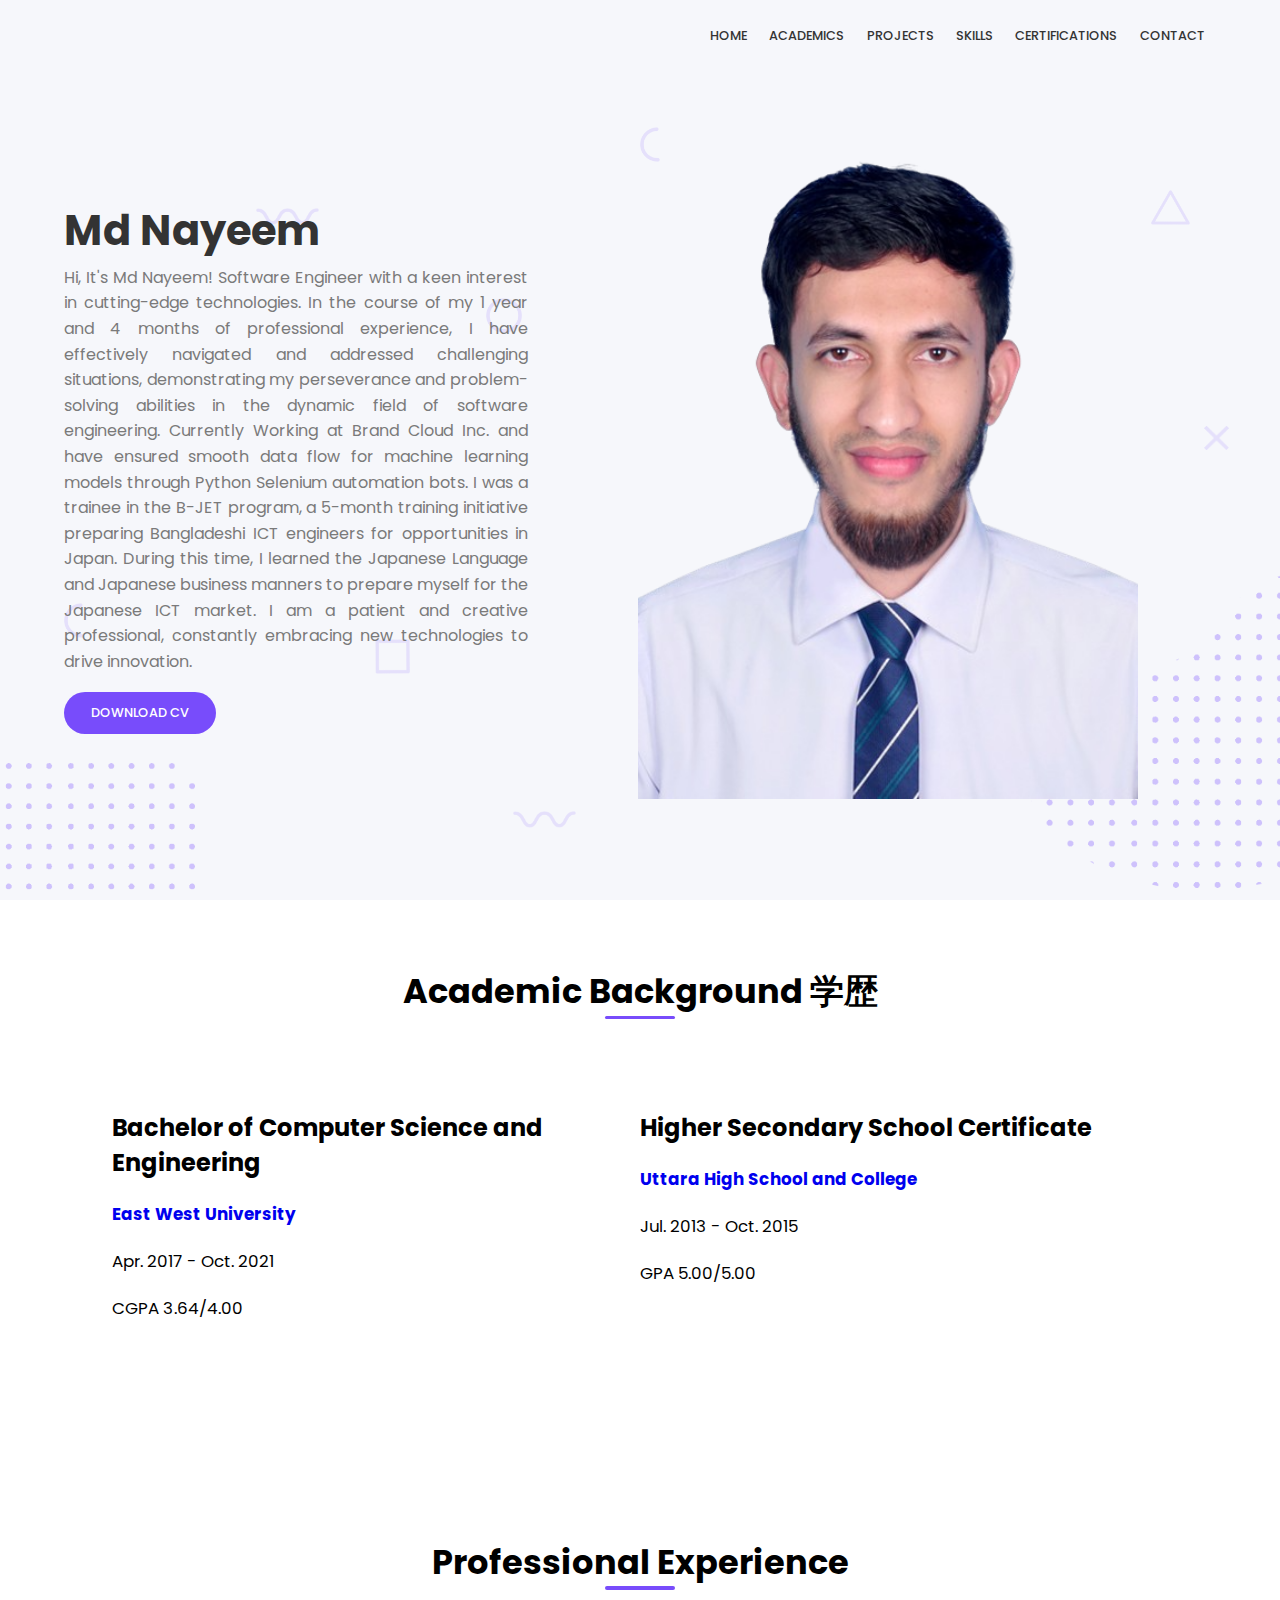
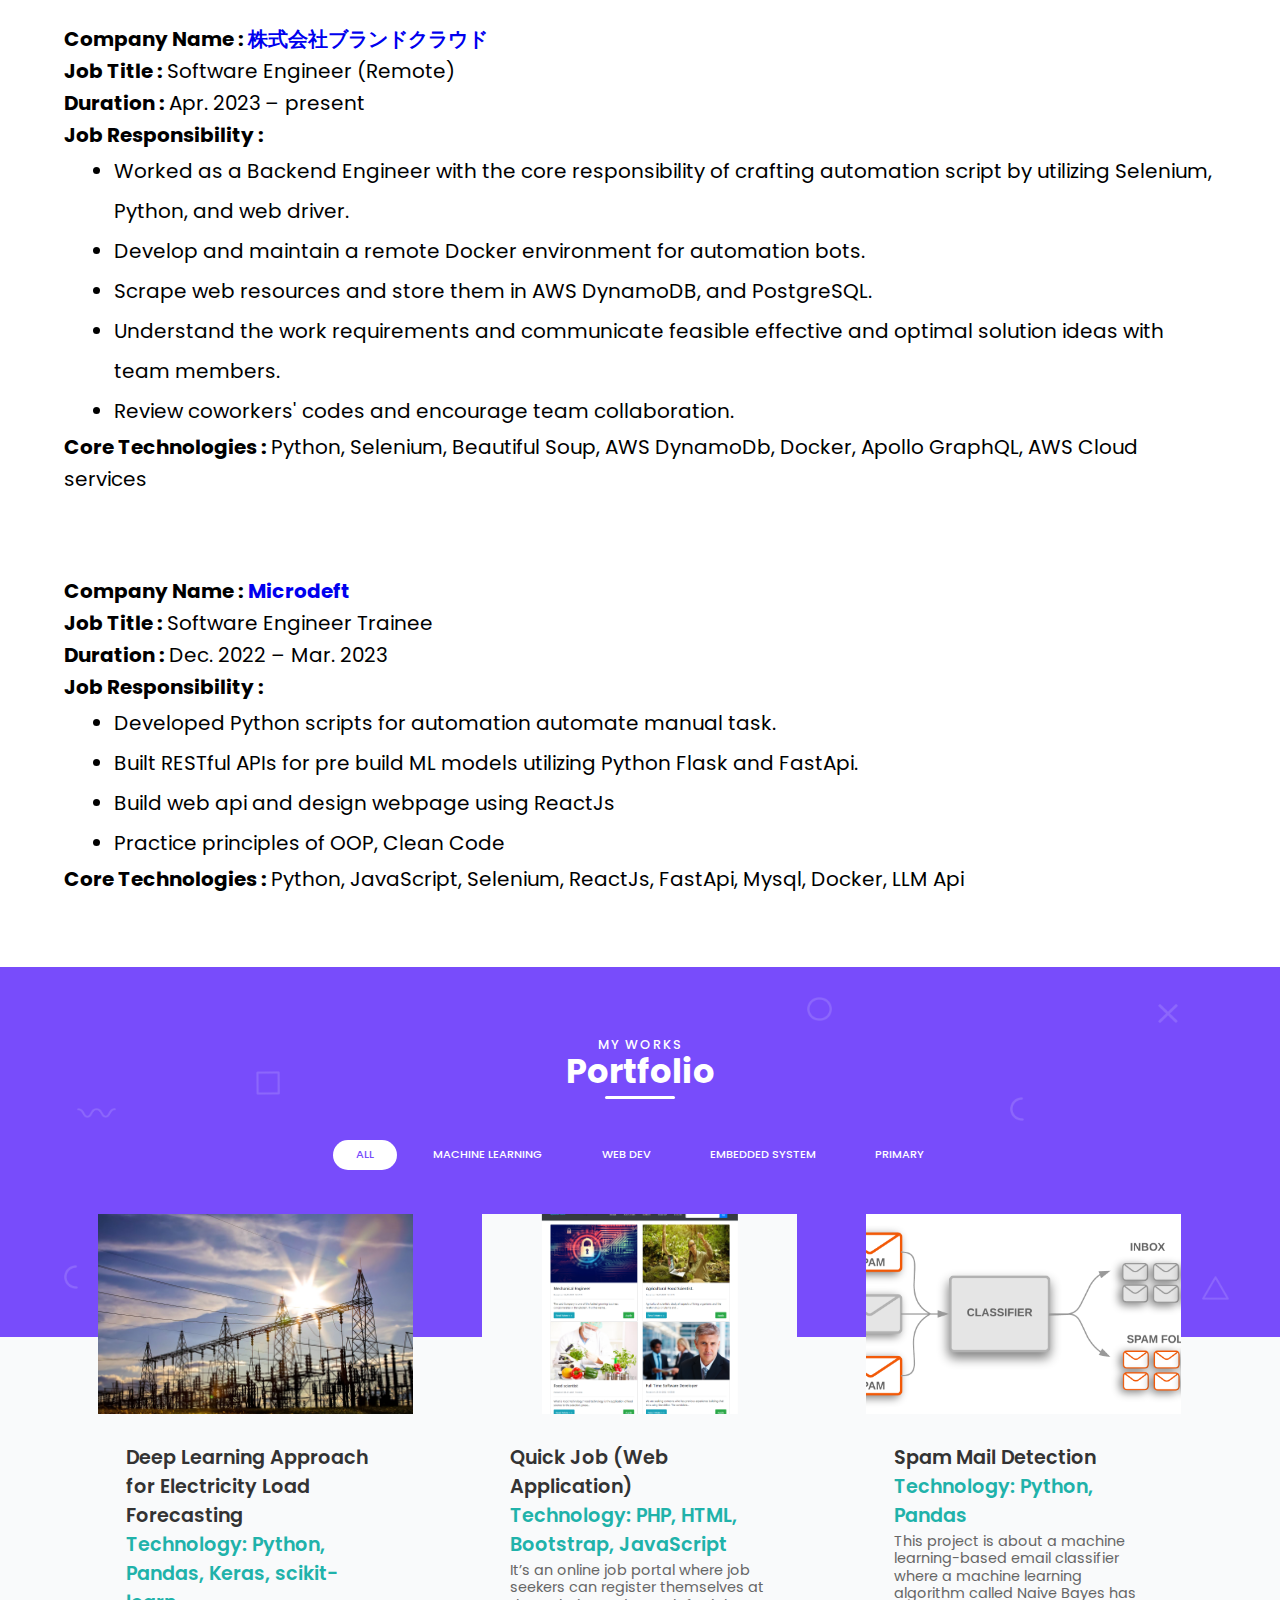
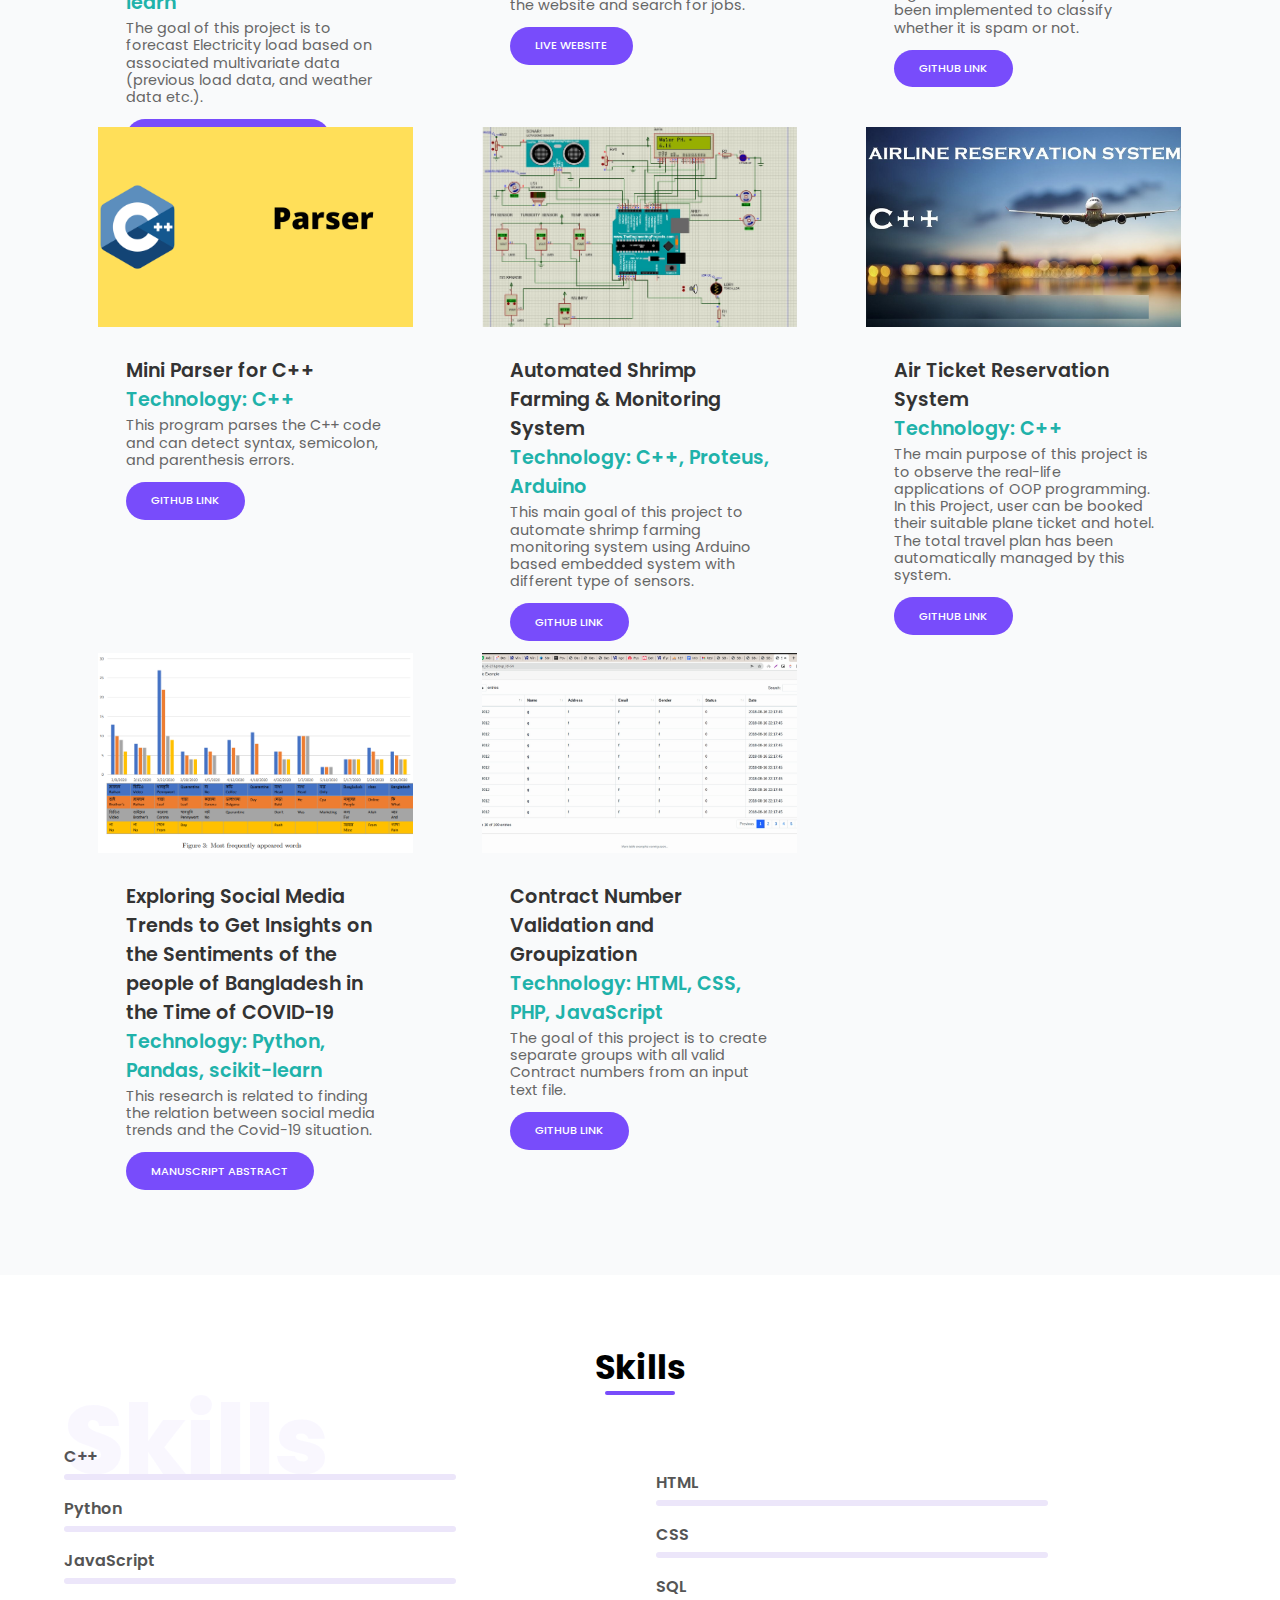
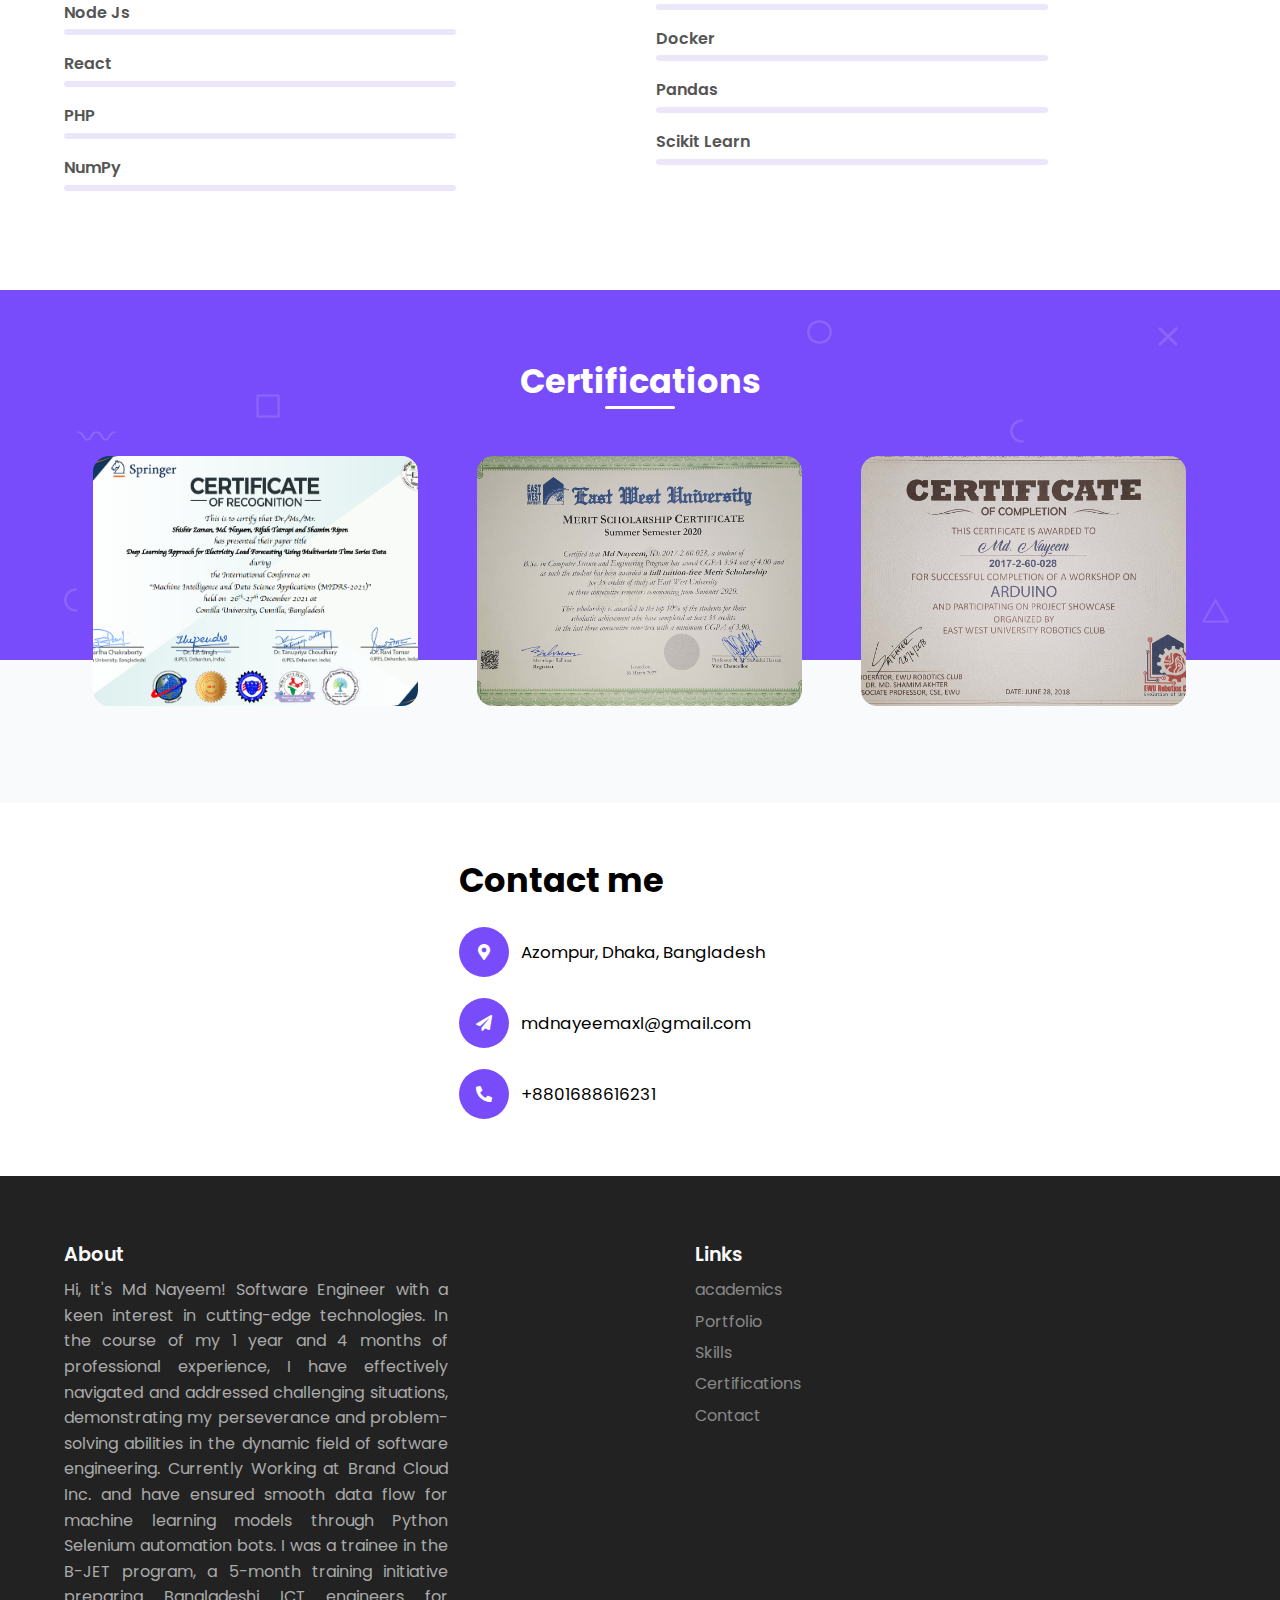
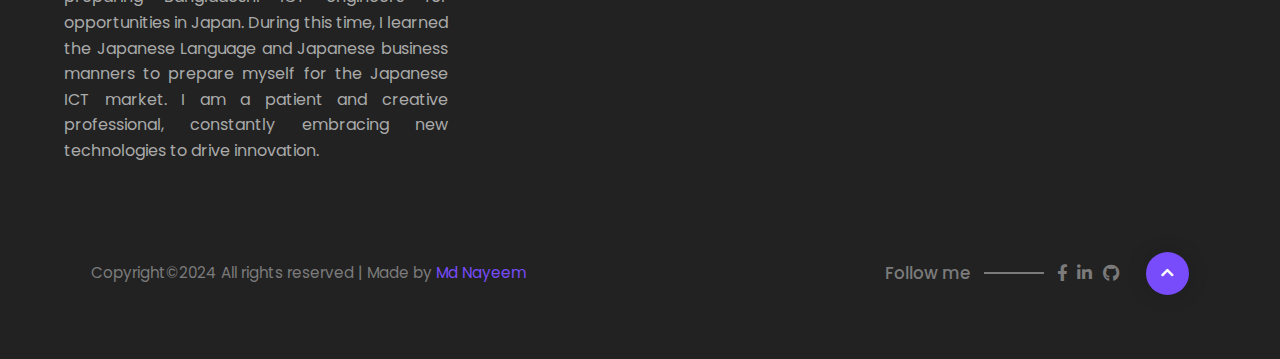
==== commit f0765ba2: "update" ====
--- a/index.html
+++ b/index.html
@@ -65,12 +65,15 @@
           <div class="column-1">
             <h1 class="header-title">Md Nayeem</h1>
             <p class="text">
-              Hi, I'm Md Nayeem! I have graduated from East West University.
-              I'm a tech enthusiast, love working on new ideas, and want to create a useful application to make life
-              easier.
-              Love to Dreaming of travel, living with the grace of the Almighty. If you ask me what are the activities
-              you enjoy the most...? Then definitely my answer will be "Learning and Travelling". Also You can call me
-              hodophile!!!
+              Hi, It's Md Nayeem! Software Engineer with a keen interest in cutting-edge technologies. In the course 
+              of my 1 year and 4 months of professional experience, I have effectively navigated and addressed 
+              challenging situations, demonstrating my perseverance and problem-solving abilities in the dynamic 
+              field of software engineering. Currently Working at Brand Cloud Inc. and have ensured smooth data 
+              flow for machine learning models through Python Selenium automation bots. I was a trainee in the B-JET program,
+               a 5-month training initiative preparing Bangladeshi ICT engineers for opportunities in 
+              Japan. During this time, I learned the Japanese Language and Japanese business manners to prepare 
+              myself for the Japanese ICT market. I am a patient and creative professional, constantly embracing new 
+              technologies to drive innovation.
             </p>
             <a href="Md Nayeem.pdf" class="btn">Download CV</a>
           </div>
@@ -83,7 +86,7 @@
       </div>
     </header>
 
-    <section class="academics section" id="academics">
+    <section class="academics section" id="academics" style="margin-bottom: 20px;">
       <div class="container">
         <div class="section-header">
           <h3 class="title">Academic Background  学歴</h3>
@@ -127,46 +130,589 @@
 
 
 
-    <section class="academics section" id="academics">
-      <section class="professional-experience section" id="experience">
-        <div class="container">
-          <div class="section-header">
-            <h3 class="title">Professional Experience</h3>
-          </div>
-      
-          <div class="experience-item" style="margin-bottom: 80px;">
-            <p><strong>Company Name :</strong>  <a href="https://brandcloud.co.jp/"><strong>   株式会社ブランドクラウド </strong> </a> </p>
-            <p><strong>Job Title :</strong>  Software Engineer (Remote)</p>
-            <p><strong>Duration :</strong>  Apr. 2023 – present</p>
-            <p><strong>Job Responsibility :</strong></p>
-            <div style = "padding-left: 50px;">
-              <ul style="list-style-type:disc;  line-height: 2;">
-                <li>Worked as a Backend Engineer with the core responsibility of crafting automation script by utilizing Selenium, Python, and web driver.</li>
-                <li>Develop and maintain a remote Docker environment for automation bots.</li>
-                <li>Scrape web resources and store them in AWS DynamoDB, and PostgreSQL.</li>
-                <li>Understand the work requirements and communicate feasible effective and optimal solution ideas with team members.</li>
-                <li>Review coworkers' codes and encourage team collaboration.</li>
-              </ul>
-            </div>
-            <p><strong>Core Technologies :</strong> Python, Selenium, Beautiful Soup, AWS DynamoDb, Docker, Apollo GraphQL, AWS Cloud services</p>
-          </div>
-
-          <div class="experience-item">
-            <p><strong>Company Name :</strong>  <a href="https://microdeft.com/"> <strong> Microdeft </strong></a> </p>
-            <p><strong>Job Title :</strong>  Software Engineer Trainee</p>
-            <p><strong>Duration :</strong>  Dec. 2022 – Mar. 2023</p>
-            <p><strong>Job Responsibility :</strong></p>
-            <div style = "padding-left: 50px;">
-              <ul style="list-style-type:disc;  line-height: 2;">
-                <li>Developed Python scripts for automation automate manual task.</li>
-                <li>Built RESTful APIs for pre build ML models utilizing Python Flask and FastApi.</li>
-                <li> Build web api and design webpage using ReactJs</li>
-                <li>Practice principles of OOP, Clean Code</li>
-              </ul>
-            </div>
-            <p><strong>Core Technologies :</strong> Python, JavaScript, Selenium, ReactJs, FastApi, Mysql, Docker, LLM Api
-            </p>
-          </div>
-        </div>
-      </section>
+
+    <section class="professional-experience section" id="experience">
+      <div class="container">
+        <div class="section-header">
+          <h3 class="title">Professional Experience</h3>
+        </div>
+    
+        <div class="experience-item" style="margin-bottom: 80px;">
+          <p><strong>Company Name :</strong>  <a href="https://brandcloud.co.jp/"><strong>   株式会社ブランドクラウド </strong> </a> </p>
+          <p><strong>Job Title :</strong>  Software Engineer (Remote)</p>
+          <p><strong>Duration :</strong>  Apr. 2023 – present</p>
+          <p><strong>Job Responsibility :</strong></p>
+          <div style = "padding-left: 50px;">
+            <ul style="list-style-type:disc;  line-height: 2;">
+              <li>Worked  as a Backend Engineer with the core responsibility of crafting automation script by utilizing Selenium, Python, and web driver.</li>
+              <li>Develop and maintain a remote Docker environment for automation bots.</li>
+              <li>Scrape web resources and store them in AWS DynamoDB, and PostgreSQL.</li>
+              <li>Understand the work requirements and communicate feasible effective and optimal solution ideas with team members.</li>
+              <li>Review coworkers' codes and encourage team collaboration.</li>
+            </ul>
+          </div>
+          <p><strong>Core Technologies :</strong> Python, Selenium, Beautiful Soup, AWS DynamoDb, Docker, Apollo GraphQL, AWS Cloud services</p>
+        </div>
+
+        <div class="experience-item">
+          <p><strong>Company Name :</strong>  <a href="https://microdeft.com/"> <strong> Microdeft </strong></a> </p>
+          <p><strong>Job Title :</strong>  Software Engineer Trainee</p>
+          <p><strong>Duration :</strong>  Dec. 2022 – Mar. 2023</p>
+          <p><strong>Job Responsibility :</strong></p>
+          <div style = "padding-left: 50px;">
+            <ul style="list-style-type:disc;  line-height: 2;">
+              <li>Developed Python scripts for automation automate manual task.</li>
+              <li>Built RESTful APIs for pre build ML models utilizing Python Flask and FastApi.</li>
+              <li> Build web api and design webpage using ReactJs</li>
+              <li>Practice principles of OOP, Clean Code</li>
+            </ul>
+          </div>
+          <p><strong>Core Technologies :</strong> Python, JavaScript, Selenium, ReactJs, FastApi, Mysql, Docker, LLM Api
+          </p>
+        </div>
+      </div>
     </section>
+
+    <section class="portfolio section" id="portfolio">
+      <div class="background-bg">
+        <div class="overlay overlay-sm">
+          <img src="./img/shapes/half-circle.png" class="shape half-circle1" alt="" />
+          <img src="./img/shapes/half-circle.png" class="shape half-circle2" alt="" />
+          <img src="./img/shapes/square.png" class="shape square" alt="" />
+          <img src="./img/shapes/wave.png" class="shape wave" alt="" />
+          <img src="./img/shapes/circle.png" class="shape circle" alt="" />
+          <img src="./img/shapes/triangle.png" class="shape triangle" alt="" />
+          <img src="./img/shapes/x.png" class="shape xshape" alt="" />
+        </div>
+      </div>
+      <div class="container">
+        <div class="section-header">
+          <h3 class="title" data-title="My works">Portfolio</h3>
+        </div>
+
+        <div class="section-body">
+          <div class="filter">
+            <button class="filter-btn active" data-filter="*">All</button>
+            <button class="filter-btn" data-filter=".ml">Machine Learning</button>
+            <button class="filter-btn" data-filter=".webdev">Web Dev</button>
+            <button class="filter-btn" data-filter=".emb">
+              Embedded system
+            </button>
+            <button class="filter-btn" data-filter=".pri">Primary</button>
+          </div>
+
+          <div class="grid">
+            <div class="grid-item ml">
+              <div class="blog-wrap">
+                <div class="blog-card">
+                  <div class="blog-image">
+                    <img src="./img/load.jpg" alt="" />
+                  </div>
+
+                  <div class="blog-content">
+
+                    <h3 class="title-sm">Deep Learning Approach for Electricity Load Forecasting </h3>
+                    <h5 class="title-sm" style="color:rgb(32, 178, 170);">Technology: Python, Pandas, Keras,
+                      scikit-learn</h5>
+                    <p class="blog-text">
+                      The goal of this project is to forecast Electricity load based on associated multivariate data
+                      (previous load data, and weather data etc.).
+                    </p>
+                    <a href="https://drive.google.com/drive/folders/1qTlSdoY19qDaO6xPj7wus8hCr2zwXtDA?usp=sharing"
+                      class="btn small">Project Overview Slides</a>
+                  </div>
+                </div>
+              </div>
+            </div>
+
+            <div class="grid-item webdev">
+              <div class="blog-wrap">
+                <div class="blog-card">
+                  <div class="blog-image">
+                    <img src="./img/web.png" alt="" />
+                  </div>
+
+                  <div class="blog-content">
+
+                    <h3 class="title-sm">Quick Job (Web Application)</h3>
+                    <h5 class="title-sm" style="color:rgb(32, 178, 170);">Technology: PHP, HTML, Bootstrap, JavaScript
+                    </h5>
+                    <p class="blog-text">
+                      It’s an online job portal where job seekers can register themselves at the website and search for
+                      jobs.
+                    </p>
+                    <a href="http://axl.epizy.com/" class="btn small">Live Website</a>
+                  </div>
+                </div>
+              </div>
+            </div>
+
+
+
+
+            <div class="grid-item ml">
+              <div class="blog-wrap">
+                <div class="blog-card">
+                  <div class="blog-image">
+                    <img src="./img/m.png" alt="" />
+                  </div>
+
+                  <div class="blog-content">
+
+                    <h3 class="title-sm">Spam Mail Detection</h3>
+                    <h5 class="title-sm" style="color:rgb(32, 178, 170);">Technology: Python, Pandas</h5>
+                    <p class="blog-text">
+                      This project is about a machine learning-based email classifier where a machine learning algorithm
+                      called Naive Bayes has been implemented to classify whether it is spam or not.
+                    </p>
+                    <a href="https://github.com/mdnayeemaxl/Automated-Spam-email-Detection" class="btn small">Github
+                      Link</a>
+                  </div>
+                </div>
+              </div>
+            </div>
+
+
+            <div class="grid-item pri">
+              <div class="blog-wrap">
+                <div class="blog-card">
+                  <div class="blog-image">
+                    <img src="./img/p.png" alt="" />
+                  </div>
+
+                  <div class="blog-content">
+
+                    <h3 class="title-sm">Mini Parser for C++</h3>
+                    <h5 class="title-sm" style="color:rgb(32, 178, 170);">Technology: C++</h5>
+
+                    <p class="blog-text">
+                      This program parses the C++ code and can detect syntax, semicolon, and parenthesis errors.
+                    </p>
+                    <a href="https://github.com/mdnayeemaxl/Mini-Parser" class="btn small">Github Link</a>
+                  </div>
+                </div>
+              </div>
+            </div>
+
+
+            <div class="grid-item emb">
+              <div class="blog-wrap">
+                <div class="blog-card">
+                  <div class="blog-image">
+                    <img src="./img/e1.JPG" alt="" />
+                  </div>
+
+                  <div class="blog-content">
+
+                    <h3 class="title-sm">Automated Shrimp Farming & Monitoring System</h3>
+                    <h5 class="title-sm" style="color:rgb(32, 178, 170);">Technology: C++, Proteus, Arduino </h5>
+                    <p class="blog-text">
+                      This main goal of this project to automate shrimp farming monitoring system using Arduino based
+                      embedded system with different type of sensors.
+                    </p>
+                    <a href="https://github.com/mdnayeemaxl/Automated-Shrimp-Farming-Monitoring-System"
+                      class="btn small">Github Link</a>
+                  </div>
+                </div>
+              </div>
+            </div>
+
+            <div class="grid-item pri">
+              <div class="blog-wrap">
+                <div class="blog-card">
+                  <div class="blog-image">
+                    <img src="./img/a.jpg" alt="" />
+                  </div>
+
+                  <div class="blog-content">
+
+                    <h3 class="title-sm">Air Ticket Reservation System</h3>
+                    <h5 class="title-sm" style="color:rgb(32, 178, 170);">Technology: C++ </h5>
+                    <p class="blog-text">
+                      The main purpose of this project is to observe the real-life applications of OOP programming. In
+                      this Project, user can be booked their suitable plane ticket and hotel. The total travel plan has
+                      been automatically managed by this system.
+                    </p>
+                    <a href="https://github.com/mdnayeemaxl/air_ticket_reservation_system" class="btn small">Github
+                      Link</a>
+                  </div>
+                </div>
+              </div>
+            </div>
+
+            <div class="grid-item ml">
+              <div class="blog-wrap">
+                <div class="blog-card">
+                  <div class="blog-image">
+                    <img src="./img/trend.png" alt="" />
+                  </div>
+
+                  <div class="blog-content">
+
+                    <h3 class="title-sm">Exploring Social Media Trends to Get Insights on the Sentiments
+                      of the people of Bangladesh in the Time of COVID-19
+                    </h3>
+                    <h5 class="title-sm" style="color:rgb(32, 178, 170);">Technology: Python, Pandas, scikit-learn </h5>
+                    <p class="blog-text">
+                      This research is related to finding the relation between social media trends and the Covid-19
+                      situation.
+                    </p>
+
+                    <a href="https://drive.google.com/file/d/1zuVW4YtMai2O0he3E6vv0qWVmNer0WX6/view?usp=sharing"
+                      class="btn small">Manuscript Abstract</a>
+                  </div>
+                </div>
+              </div>
+            </div>
+            <div class="grid-item webdev">
+              <div class="blog-wrap">
+                <div class="blog-card">
+                  <div class="blog-image">
+                    <img src="./img/c.png" alt="" />
+                  </div>
+
+                  <div class="blog-content">
+
+                    <h3 class="title-sm">Contract Number Validation and Groupization </h3>
+                    <h5 class="title-sm" style="color:rgb(32, 178, 170);">Technology: HTML, CSS, PHP, JavaScript </h5>
+                    <p class="blog-text">
+                      The goal of this project is to create separate groups with all valid Contract numbers from an
+                      input text file.
+                    </p>
+                    <a href="https://github.com/mdnayeemaxl/contract_number_validation" class="btn small">Github
+                      Link</a>
+                  </div>
+                </div>
+              </div>
+            </div>
+
+          </div>
+        </div>
+
+      </div>
+      </div>
+    </section>
+
+    <section class="about section" id="about">
+      <div class="container">
+        <div class="section-header">
+          <h3 class="title">Skills</h3>
+        </div>
+
+        <div class="section-body grid-2">
+          <div class="column-1">
+            <div class="skills">
+              <div class="skill html">
+                <h3 class="skill-title">C++</h3>
+                <div class="skill-bar">
+                  <div class="skill-progress" data-progress="75%"></div>
+                </div>
+              </div>
+              <div class="skill css">
+                <h3 class="skill-title">Python</h3>
+                <div class="skill-bar">
+                  <div class="skill-progress" data-progress="65%"></div>
+                </div>
+              </div>
+              
+               <div class="skill js">
+                <h3 class="skill-title">JavaScript</h3>
+                <div class="skill-bar">
+                  <div class="skill-progress" data-progress="80%"></div>
+                </div>
+              </div>
+              
+               <div class="skill js">
+                <h3 class="skill-title">Node Js</h3>
+                <div class="skill-bar">
+                  <div class="skill-progress" data-progress="65%"></div>
+                </div>
+              </div>
+              
+              <div class="skill js">
+                <h3 class="skill-title">React</h3>
+                <div class="skill-bar">
+                  <div class="skill-progress" data-progress="50%"></div>
+                </div>
+              </div>
+              
+              
+              
+              <div class="skill js">
+                <h3 class="skill-title">PHP</h3>
+                <div class="skill-bar">
+                  <div class="skill-progress" data-progress="60%"></div>
+                </div>
+              </div>
+
+              <div class="skill js">
+                <h3 class="skill-title">NumPy</h3>
+                <div class="skill-bar">
+                  <div class="skill-progress" data-progress="60%"></div>
+                </div>
+              </div>
+
+
+            </div>
+          </div>
+
+          <div class="column-2">
+            <div class="skills">
+              <div class="skill html">
+                <h3 class="skill-title">HTML</h3>
+                <div class="skill-bar">
+                  <div class="skill-progress" data-progress="90%"></div>
+                </div>
+              </div>
+              <div class="skill css">
+                <h3 class="skill-title">CSS</h3>
+                <div class="skill-bar">
+                  <div class="skill-progress" data-progress="70%"></div>
+                </div>
+              </div>
+
+              <div class="skill js">
+                <h3 class="skill-title">SQL</h3>
+                <div class="skill-bar">
+                  <div class="skill-progress" data-progress="70%"></div>
+                </div>
+              </div>
+              <div class="skill js">
+                <h3 class="skill-title">Docker</h3>
+                <div class="skill-bar">
+                  <div class="skill-progress" data-progress="60%"></div>
+                </div>
+              </div>
+              <div class="skill js">
+                <h3 class="skill-title">Pandas</h3>
+                <div class="skill-bar">
+                  <div class="skill-progress" data-progress="60%"></div>
+                </div>
+              </div>
+              <div class="skill js">
+                <h3 class="skill-title">Scikit Learn</h3>
+                <div class="skill-bar">
+                  <div class="skill-progress" data-progress="60%"></div>
+                </div>
+              </div>
+              
+            </div>
+          </div>
+        </div>
+      </div>
+    </section>
+
+
+    <section class="portfolio section" id="certifications">
+      <div class="background-bg">
+        <div class="overlay overlay-sm">
+          <img src="./img/shapes/half-circle.png" class="shape half-circle1" alt="" />
+          <img src="./img/shapes/half-circle.png" class="shape half-circle2" alt="" />
+          <img src="./img/shapes/square.png" class="shape square" alt="" />
+          <img src="./img/shapes/wave.png" class="shape wave" alt="" />
+          <img src="./img/shapes/circle.png" class="shape circle" alt="" />
+          <img src="./img/shapes/triangle.png" class="shape triangle" alt="" />
+          <img src="./img/shapes/x.png" class="shape xshape" alt="" />
+        </div>
+      </div>
+
+      <div class="container">
+        <div class="section-header">
+          <h3 class="title">Certifications</h3>
+        </div>
+
+        <div class="section-body">
+          <div class="grid">
+            <div class="grid-item logo-design">
+              <div class="gallery-image">
+                <img src="./img/portfolio/2.png" alt="" />
+                <div class="img-overlay">
+                  <div class="plus"></div>
+                  <div class="img-description">
+
+                    <a href="https://drive.google.com/file/d/1_dp3_I5-gxdJRXNx3j-3f7T4qFAIkY-L/view?usp=sharing"
+                      class="btn small">
+                      <h5>Author Certificate</h5>
+                    </a>
+
+                  </div>
+                </div>
+              </div>
+            </div>
+
+            <div class="grid-item logo-design">
+              <div class="gallery-image">
+                <img src="./img/portfolio/1.jpg" alt="" />
+                <div class="img-overlay">
+                  <div class="plus"></div>
+                  <div class="img-description">
+                    <a href="https://drive.google.com/file/d/1dM1cEhNtbMHfsQZfSF9eJmOFomT84cTv/view?usp=sharing"
+                      class="btn medium">
+                      <h5>Merit Scholarship</h5>
+                    </a>
+                  </div>
+                </div>
+              </div>
+            </div>
+
+            <div class="grid-item logo-design">
+              <div class="gallery-image">
+                <img src="./img/portfolio/3.jpg" alt="" />
+                <div class="img-overlay">
+                  <div class="plus"></div>
+                  <div class="img-description">
+                    <a href="https://drive.google.com/file/d/1mW-7mHT42xCRB2-eRQCJQAOdniYVhFxI/view?usp=sharing"
+                      class="btn small">
+                      <h5>Arduino Workshop</h5>
+                    </a>
+                  </div>
+                </div>
+              </div>
+            </div>
+
+          </div>
+
+        </div>
+      </div>
+    </section>
+
+
+
+    <section id="contact">
+
+      <div class="contact-boxx">
+        <div></div>
+        <div>
+          <div class=" contact-form">
+            <h3 class="title">Contact me</h3>
+            <div class="information-wrap">
+              <div class="information">
+                <div class="contact-icon">
+                  <i class="fas fa-map-marker-alt"></i>
+                </div>
+                <p class="info-text">Azompur, Dhaka, Bangladesh</p>
+              </div>
+
+              <div class="information">
+                <div class="contact-icon">
+                  <i class="fas fa-paper-plane"></i>
+                </div>
+                <p class="info-text">mdnayeemaxl@gmail.com</p>
+              </div>
+
+              <div class="information">
+                <div class="contact-icon">
+                  <i class="fas fa-phone-alt"></i>
+                </div>
+                <p class="info-text">+8801688616231</p>
+              </div>
+            </div>
+          </div>
+        </div>
+
+    </section>
+
+  </main>
+
+  <footer class="footer">
+    <div class="container">
+      <div class="grid-4">
+        <div class=" footer-about">
+          <h3 class="title-sm">About</h3>
+          <p class="text">
+            Hi, It's Md Nayeem! Software Engineer with a keen interest in cutting-edge technologies. In the course 
+            of my 1 year and 4 months of professional experience, I have effectively navigated and addressed 
+            challenging situations, demonstrating my perseverance and problem-solving abilities in the dynamic 
+            field of software engineering. Currently Working at Brand Cloud Inc. and have ensured smooth data 
+            flow for machine learning models through Python Selenium automation bots. I was a trainee in the B-JET program,
+             a 5-month training initiative preparing Bangladeshi ICT engineers for opportunities in 
+            Japan. During this time, I learned the Japanese Language and Japanese business manners to prepare 
+            myself for the Japanese ICT market. I am a patient and creative professional, constantly embracing new 
+            technologies to drive innovation.
+          </p>
+        </div>
+
+
+
+
+
+        <div class="grid-4-col footer-newstletter">
+          <h3 class="title-sm"></h3>
+          <p class="text">
+
+          </p>
+          <div class="footer-input-wrap">
+            <p class="footer-input"></p>
+            <a href=" #">
+
+            </a>
+          </div>
+        </div>
+
+        <div class="grid-4-col footer-links">
+          <h3 class="title-sm">Links</h3>
+          <ul>
+            <li>
+              <a href="#academics">academics</a>
+            </li>
+            <li>
+              <a href="#portfolio">Portfolio</a>
+            </li>
+            <li>
+              <a href="#about">Skills</a>
+            </li>
+            <li>
+              <a href="#certifications">Certifications</a>
+            </li>
+            <li>
+              <a href="#contact">Contact</a>
+            </li>
+          </ul>
+        </div>
+
+
+      </div>
+
+      <div class="bottom-footer">
+        <div class="copyright">
+          <p class="text">
+            Copyright&copy;2024 All rights reserved | Made by
+            <span>Md Nayeem</span>
+          </p>
+        </div>
+
+        <div class="followme-wrap">
+          <div class="followme">
+            <h3>Follow me</h3>
+            <span class="footer-line"></span>
+            <div class="social-media">
+              <a href="https://www.facebook.com/mdnayeem.islam.1/">
+                <i class="fab fa-facebook-f"></i>
+              </a>
+
+              <a href="https://www.linkedin.com/in/md-nayeem-946bbb167/">
+                <i class="fab fa-linkedin-in"></i>
+              </a>
+              <a href="https://github.com/mdnayeemaxl">
+                <i class="fab fa-github"></i>
+              </a>
+            </div>
+          </div>
+
+          <div class="back-btn-wrap">
+            <a href="#" class="back-btn">
+              <i class="fas fa-chevron-up"></i>
+            </a>
+          </div>
+        </div>
+      </div>
+    </div>
+  </footer>
+
+  <script src="https://cdnjs.cloudflare.com/ajax/libs/jquery/3.5.1/jquery.min.js"></script>
+  <script src="./js/isotope.pkgd.min.js"></script>
+  <script src="https://unpkg.com/swiper/swiper-bundle.min.js"></script>
+  <script src="./js/app.js"></script>
+</body>
+
+</html>
--- a/css/style.css
+++ b/css/style.css
@@ -49,7 +49,10 @@
   padding: 0 4rem;
   margin: 0 auto;
 }
-
+.professional-experience .experience-item {
+  font-size: 20px; /* Increase text size */
+  line-height: 1.6; /* Increase line spacing */
+}
 .stop-scrolling {
   height: 100%;
   overflow: hidden;
@@ -63,7 +66,8 @@
 }
 
 .text {
-  font-size: 1.25rem;
+  text-align: justify;
+  font-size: 1.1rem;
   color: var(--dark-two);
   line-height: 1.6;
 }
